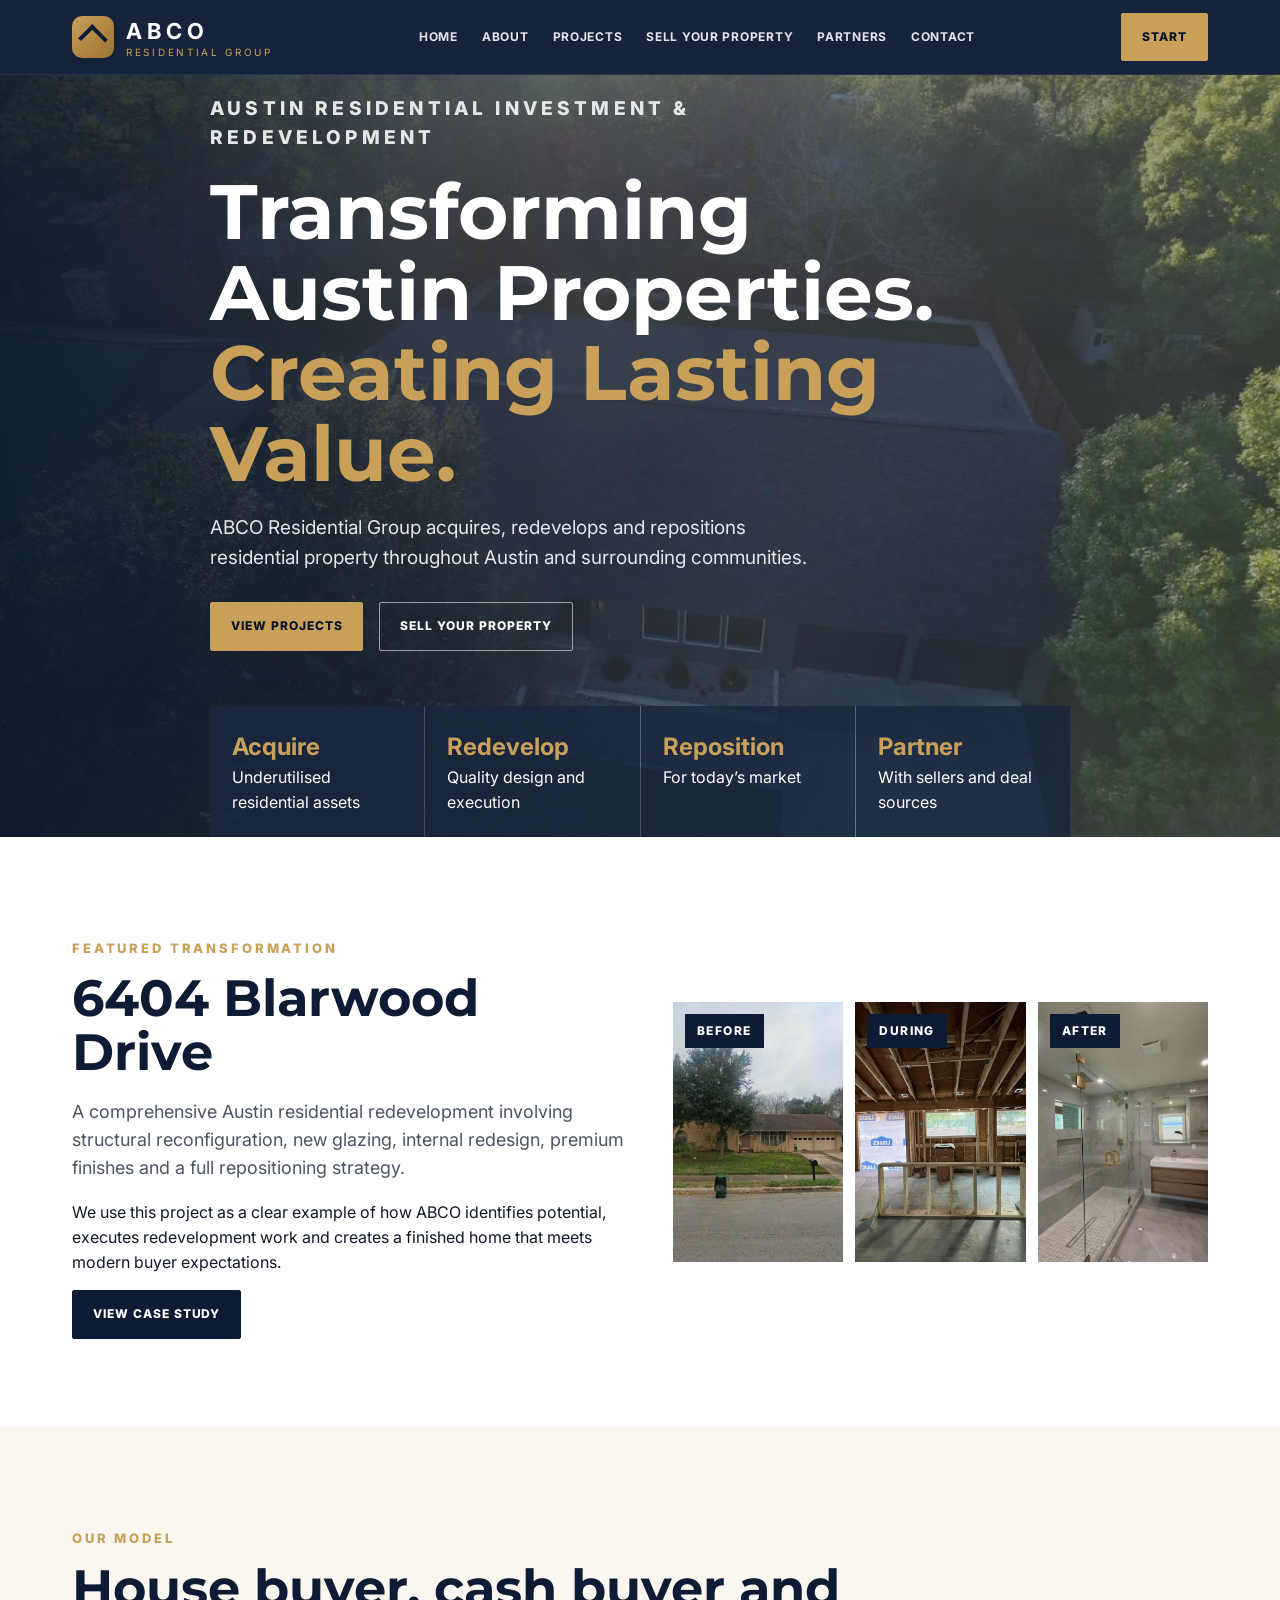
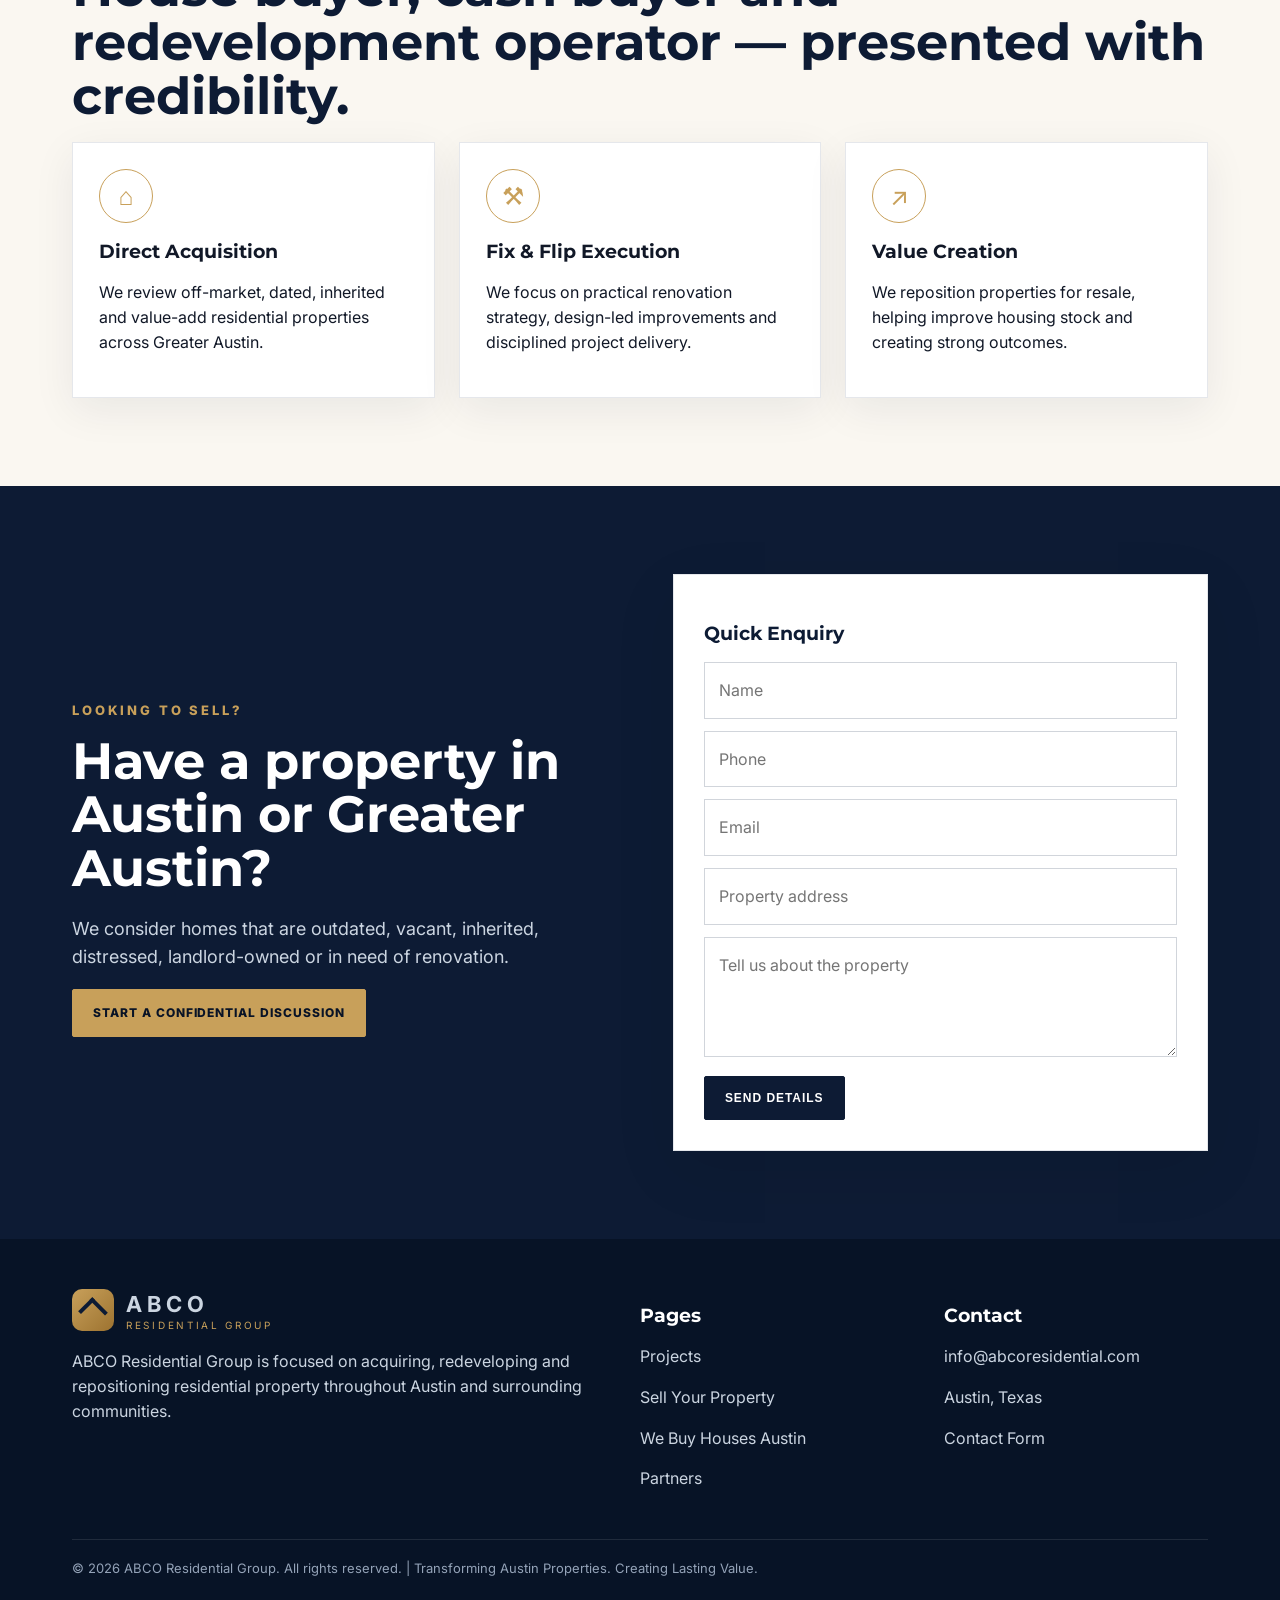
==== index.html @ 1c7a6cf3 "Initial ABCO Website Upload" ====
<!doctype html><html lang="en"><head><meta charset="utf-8"><meta name="viewport" content="width=device-width,initial-scale=1"><title>ABCO Residential Group | Austin Residential Investment & Redevelopment</title><meta name="description" content="ABCO Residential Group acquires, redevelops and repositions residential property throughout Austin and surrounding communities."><meta name="keywords" content="Austin residential redevelopment, Austin real estate investor, Austin property investment company, Austin house buyer"><link rel="canonical" href="https://abcoresidential.com/index.html"><meta property="og:title" content="ABCO Residential Group | Austin Residential Investment & Redevelopment"><meta property="og:description" content="ABCO Residential Group acquires, redevelops and repositions residential property throughout Austin and surrounding communities."><meta property="og:type" content="website"><meta property="og:url" content="https://abcoresidential.com/index.html"><meta property="og:image" content="https://abcoresidential.com/assets/images/drone-poster.jpg"><meta name="twitter:card" content="summary_large_image"><meta name="twitter:title" content="ABCO Residential Group | Austin Residential Investment & Redevelopment"><meta name="twitter:description" content="ABCO Residential Group acquires, redevelops and repositions residential property throughout Austin and surrounding communities."><meta name="theme-color" content="#0D1B34"><link rel="preconnect" href="https://fonts.googleapis.com"><link rel="preconnect" href="https://fonts.gstatic.com" crossorigin><link href="https://fonts.googleapis.com/css2?family=Inter:wght@400;500;700;800;900&family=Montserrat:wght@700;800;900&display=swap" rel="stylesheet"><link rel="stylesheet" href="styles.css"><script async src="https://www.googletagmanager.com/gtag/js?id=G-XXXXXXXXXX"></script><script>window.dataLayer=window.dataLayer||[];function gtag(){dataLayer.push(arguments);}gtag('js',new Date());gtag('config','G-XXXXXXXXXX');</script><script>!function(f,b,e,v,n,t,s){if(f.fbq)return;n=f.fbq=function(){n.callMethod?n.callMethod.apply(n,arguments):n.queue.push(arguments)};if(!f._fbq)f._fbq=n;n.push=n;n.loaded=!0;n.version='2.0';n.queue=[];t=b.createElement(e);t.async=!0;t.src=v;s=b.getElementsByTagName(e)[0];s.parentNode.insertBefore(t,s)}(window,document,'script','https://connect.facebook.net/en_US/fbevents.js');fbq('init','000000000000000');fbq('track','PageView');</script><script type="application/ld+json">{"@context":"https://schema.org","@type":"RealEstateAgent","name":"ABCO Residential Group","url":"https://abcoresidential.com","areaServed":["Austin TX","Round Rock TX","Cedar Park TX","Leander TX","Georgetown TX","Pflugerville TX"],"description":"Residential investment and redevelopment company acquiring, renovating and repositioning homes across Greater Austin.","email":"info@abcoresidential.com"}</script></head><body><header class="nav"><div class="container nav-inner"><a class="logo" href="index.html"><div class="mark"></div><div><strong>ABCO</strong><span>RESIDENTIAL GROUP</span></div></a><nav class="links"><a href="index.html">Home</a><a href="about.html">About</a><a href="projects.html">Projects</a><a href="sell-your-property.html">Sell Your Property</a><a href="partnerships.html">Partners</a><a href="contact.html">Contact</a></nav><a class="btn" href="sell-your-property.html">Start</a></div></header><main><section class="hero"><div class="container"><p class="eyebrow">Austin Residential Investment & Redevelopment</p><h1>Transforming Austin Properties. <span class="gold">Creating Lasting Value.</span></h1><p>ABCO Residential Group acquires, redevelops and repositions residential property throughout Austin and surrounding communities.</p><div class="hero-actions"><a class="btn" href="projects.html">View Projects</a><a class="btn outline" href="sell-your-property.html">Sell Your Property</a></div><div class="kpis"><div class="kpi"><b>Acquire</b><span>Underutilised residential assets</span></div><div class="kpi"><b>Redevelop</b><span>Quality design and execution</span></div><div class="kpi"><b>Reposition</b><span>For today’s market</span></div><div class="kpi"><b>Partner</b><span>With sellers and deal sources</span></div></div></div></section><section class="section"><div class="container split"><div><p class="eyebrow">Featured Transformation</p><h2 class="title">6404 Blarwood Drive</h2><p class="lead">A comprehensive Austin residential redevelopment involving structural reconfiguration, new glazing, internal redesign, premium finishes and a full repositioning strategy.</p><p>We use this project as a clear example of how ABCO identifies potential, executes redevelopment work and creates a finished home that meets modern buyer expectations.</p><a class="btn dark" href="blarwood-case-study.html">View Case Study</a></div><div class="project-strip"><div class="photo"><span class="label">Before</span><img src="assets/images/before-front.jpg" alt="6404 Blarwood Drive before redevelopment"></div><div class="photo"><span class="label">During</span><img src="assets/images/construction-open-plan.jpg" alt="Blarwood Drive during construction and internal reframing"></div><div class="photo"><span class="label">After</span><img src="assets/images/after-bathroom-main.jpg" alt="Finished luxury bathroom at Blarwood redevelopment"></div></div></div></section><section class="section alt"><div class="container"><p class="eyebrow">Our Model</p><h2 class="title">House buyer, cash buyer and redevelopment operator — presented with credibility.</h2><div class="grid-3"><div class="card"><div class="card-body"><div class="icon">⌂</div><h3>Direct Acquisition</h3><p>We review off-market, dated, inherited and value-add residential properties across Greater Austin.</p></div></div><div class="card"><div class="card-body"><div class="icon">⚒</div><h3>Fix & Flip Execution</h3><p>We focus on practical renovation strategy, design-led improvements and disciplined project delivery.</p></div></div><div class="card"><div class="card-body"><div class="icon">↗</div><h3>Value Creation</h3><p>We reposition properties for resale, helping improve housing stock and creating strong outcomes.</p></div></div></div></div></section><section class="section dark-band"><div class="container split"><div><p class="eyebrow">Looking To Sell?</p><h2 class="title">Have a property in Austin or Greater Austin?</h2><p class="lead">We consider homes that are outdated, vacant, inherited, distressed, landlord-owned or in need of renovation.</p><a class="btn" href="sell-your-property.html">Start a Confidential Discussion</a></div><div class="form"><h3 style="color:#0D1B34">Quick Enquiry</h3><form action="mailto:info@abcoresidential.com" method="post" enctype="text/plain"><input name="name" placeholder="Name"><input name="phone" placeholder="Phone"><input name="email" placeholder="Email"><input name="address" placeholder="Property address"><textarea name="details" placeholder="Tell us about the property"></textarea><button class="btn dark" type="submit">Send Details</button></form></div></div></section></main><footer class="footer"><div class="container"><div class="footer-grid"><div><a class="logo" href="index.html"><div class="mark"></div><div><strong>ABCO</strong><span>RESIDENTIAL GROUP</span></div></a><p>ABCO Residential Group is focused on acquiring, redeveloping and repositioning residential property throughout Austin and surrounding communities.</p></div><div><h3>Pages</h3><p><a href="projects.html">Projects</a></p><p><a href="sell-your-property.html">Sell Your Property</a></p><p><a href="we-buy-houses-austin.html">We Buy Houses Austin</a></p><p><a href="partnerships.html">Partners</a></p></div><div><h3>Contact</h3><p>info@abcoresidential.com</p><p>Austin, Texas</p><p><a href="contact.html">Contact Form</a></p></div></div><div class="legal">© 2026 ABCO Residential Group. All rights reserved. | Transforming Austin Properties. Creating Lasting Value.</div></div></footer></body></html>
---- styles.css ----
:root{--navy:#0D1B34;--navy2:#071326;--gold:#C8A05A;--cream:#FAF7F1;--white:#fff;--muted:#6b7280;--line:#e5e7eb;--dark:#0b1220}*{box-sizing:border-box}html{scroll-behavior:smooth}body{margin:0;font-family:Inter,Arial,sans-serif;color:#111827;background:#fff;line-height:1.55}h1,h2,h3,.brand{font-family:Montserrat,Inter,Arial,sans-serif;line-height:1.05}a{color:inherit;text-decoration:none}img,video{max-width:100%;display:block}.container{max-width:1180px;margin:0 auto;padding:0 22px}.nav{position:sticky;top:0;z-index:20;background:rgba(13,27,52,.96);backdrop-filter:blur(10px);color:white;border-bottom:1px solid rgba(255,255,255,.08)}.nav-inner{height:74px;display:flex;align-items:center;justify-content:space-between}.logo{display:flex;align-items:center;gap:12px}.mark{width:42px;height:42px;border-radius:10px;background:linear-gradient(135deg,var(--gold),#9d7330);position:relative}.mark:before{content:"";position:absolute;left:10px;right:10px;top:13px;height:16px;border-left:4px solid var(--navy);border-top:4px solid var(--navy);transform:rotate(45deg)}.logo strong{letter-spacing:5px;font-size:22px}.logo span{display:block;color:var(--gold);font-size:10px;letter-spacing:2.7px;margin-top:-3px}.links{display:flex;gap:24px;align-items:center;font-size:12px;font-weight:700;text-transform:uppercase;letter-spacing:.06em}.links a{opacity:.88}.links a:hover{color:var(--gold);opacity:1}.btn{display:inline-flex;align-items:center;justify-content:center;gap:10px;padding:14px 20px;border-radius:2px;background:var(--gold);color:#091326;font-weight:800;text-transform:uppercase;font-size:12px;letter-spacing:.08em;border:1px solid var(--gold);cursor:pointer}.btn.outline{background:transparent;color:white;border-color:rgba(255,255,255,.55)}.btn.dark{background:var(--navy);color:white;border-color:var(--navy)}.hero{min-height:700px;background:linear-gradient(90deg,rgba(7,19,38,.88),rgba(7,19,38,.35)),url('assets/images/drone-poster.jpg') center/cover no-repeat;color:white;display:flex;align-items:center}.hero h1{font-size:clamp(44px,6vw,78px);max-width:820px;margin:0}.gold{color:var(--gold)}.hero p{max-width:620px;font-size:19px;color:#e5e7eb}.hero-actions{display:flex;gap:16px;flex-wrap:wrap;margin-top:30px}.kpis{display:grid;grid-template-columns:repeat(4,1fr);gap:1px;background:rgba(255,255,255,.18);margin-top:55px;max-width:860px}.kpi{background:rgba(13,27,52,.78);padding:22px}.kpi b{display:block;font-size:24px;color:var(--gold)}.section{padding:88px 0}.section.alt{background:var(--cream)}.eyebrow{color:var(--gold);text-transform:uppercase;letter-spacing:.22em;font-weight:800;font-size:13px}.title{font-size:clamp(34px,4vw,54px);margin:12px 0 20px;color:var(--navy)}.lead{font-size:18px;color:#4b5563;max-width:760px}.grid-3{display:grid;grid-template-columns:repeat(3,1fr);gap:24px}.card{background:#fff;border:1px solid var(--line);box-shadow:0 12px 40px rgba(13,27,52,.07);border-radius:0;overflow:hidden}.card-body{padding:26px}.icon{width:54px;height:54px;border:1px solid var(--gold);border-radius:50%;display:grid;place-items:center;color:var(--gold);font-size:25px;margin-bottom:18px}.split{display:grid;grid-template-columns:1.02fr .98fr;gap:44px;align-items:center}.project-strip{display:grid;grid-template-columns:repeat(3,1fr);gap:12px}.label{position:absolute;top:12px;left:12px;background:var(--navy);color:white;padding:8px 12px;font-size:12px;font-weight:800;letter-spacing:.12em;text-transform:uppercase}.photo{position:relative;min-height:260px;background:#ddd}.photo img{width:100%;height:100%;object-fit:cover;min-height:260px}.dark-band{background:var(--navy);color:white}.dark-band .title{color:white}.dark-band .lead{color:#cbd5e1}.gallery{display:grid;grid-template-columns:repeat(4,1fr);gap:12px}.gallery img{height:210px;width:100%;object-fit:cover}.project-cards{display:grid;grid-template-columns:repeat(4,1fr);gap:18px}.small-card{background:#fff;border:1px solid var(--line);padding:22px;min-height:210px}.form{background:#fff;padding:30px;border:1px solid var(--line);box-shadow:0 20px 60px rgba(0,0,0,.08)}input,textarea,select{width:100%;padding:15px 14px;border:1px solid #d1d5db;margin-bottom:12px;font:inherit}textarea{min-height:120px}.footer{background:var(--navy2);color:white;padding:48px 0}.footer-grid{display:grid;grid-template-columns:2fr 1fr 1fr;gap:40px}.footer a,.footer p{color:#cbd5e1}.legal{border-top:1px solid rgba(255,255,255,.1);margin-top:32px;padding-top:18px;color:#94a3b8;font-size:13px}.page-hero{background:linear-gradient(90deg,rgba(7,19,38,.92),rgba(7,19,38,.55)),url('assets/images/before-front.jpg') center/cover no-repeat;color:white;padding:120px 0}.page-hero h1{font-size:clamp(42px,5vw,70px);margin:0;max-width:900px}.page-hero p{font-size:19px;max-width:700px;color:#e5e7eb}.breadcrumb{font-size:13px;color:var(--gold);text-transform:uppercase;letter-spacing:.16em;margin-bottom:18px}.timeline{border-left:2px solid var(--gold);padding-left:30px}.timeline div{margin-bottom:26px}.timeline h3{color:var(--navy);margin-bottom:6px}.notice{background:#f8fafc;border-left:4px solid var(--gold);padding:18px;color:#475569}.mobile-menu{display:none}@media(max-width:900px){.links{display:none}.mobile-menu{display:block}.hero{min-height:620px}.kpis,.grid-3,.split,.project-strip,.gallery,.project-cards,.footer-grid{grid-template-columns:1fr}.section{padding:62px 0}.gallery img{height:260px}.hero-actions{flex-direction:column}.btn{width:100%}.nav-inner{height:66px}.logo strong{font-size:18px}.logo span{font-size:9px}.mark{width:36px;height:36px}}
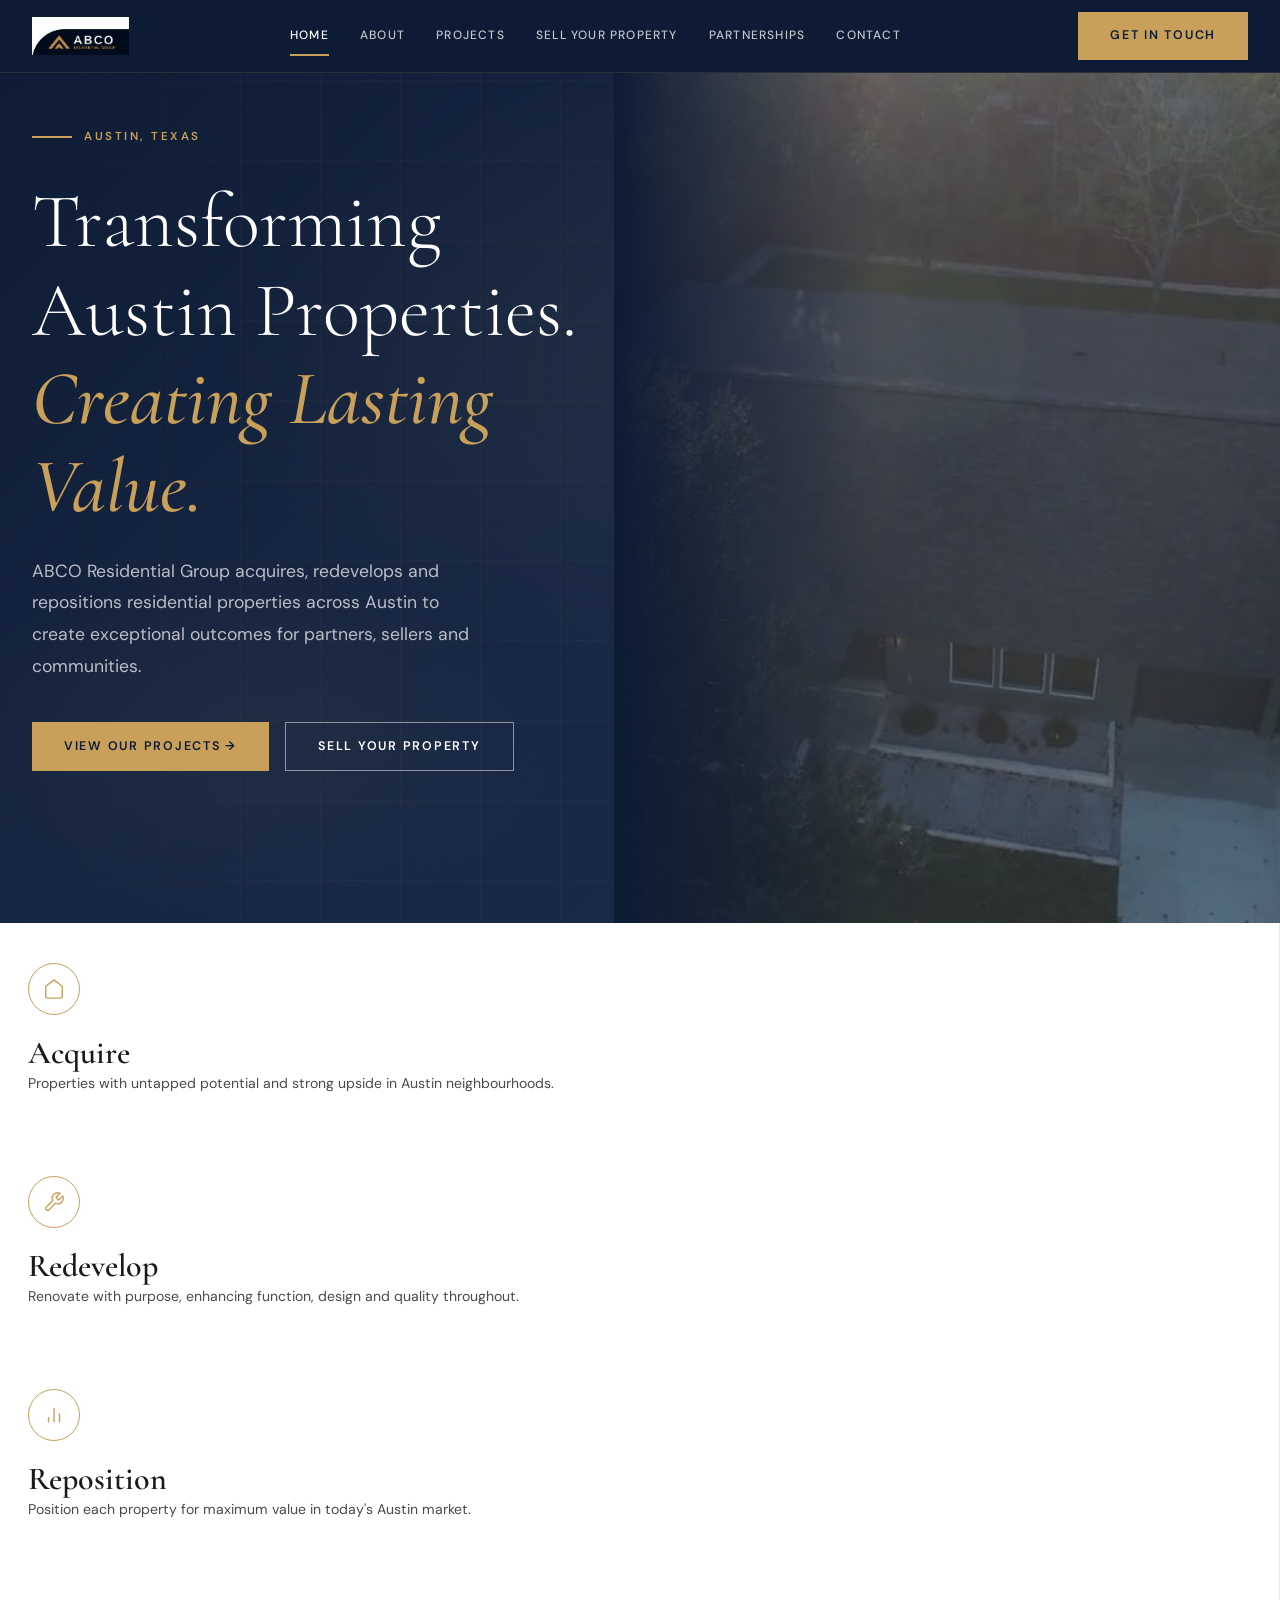
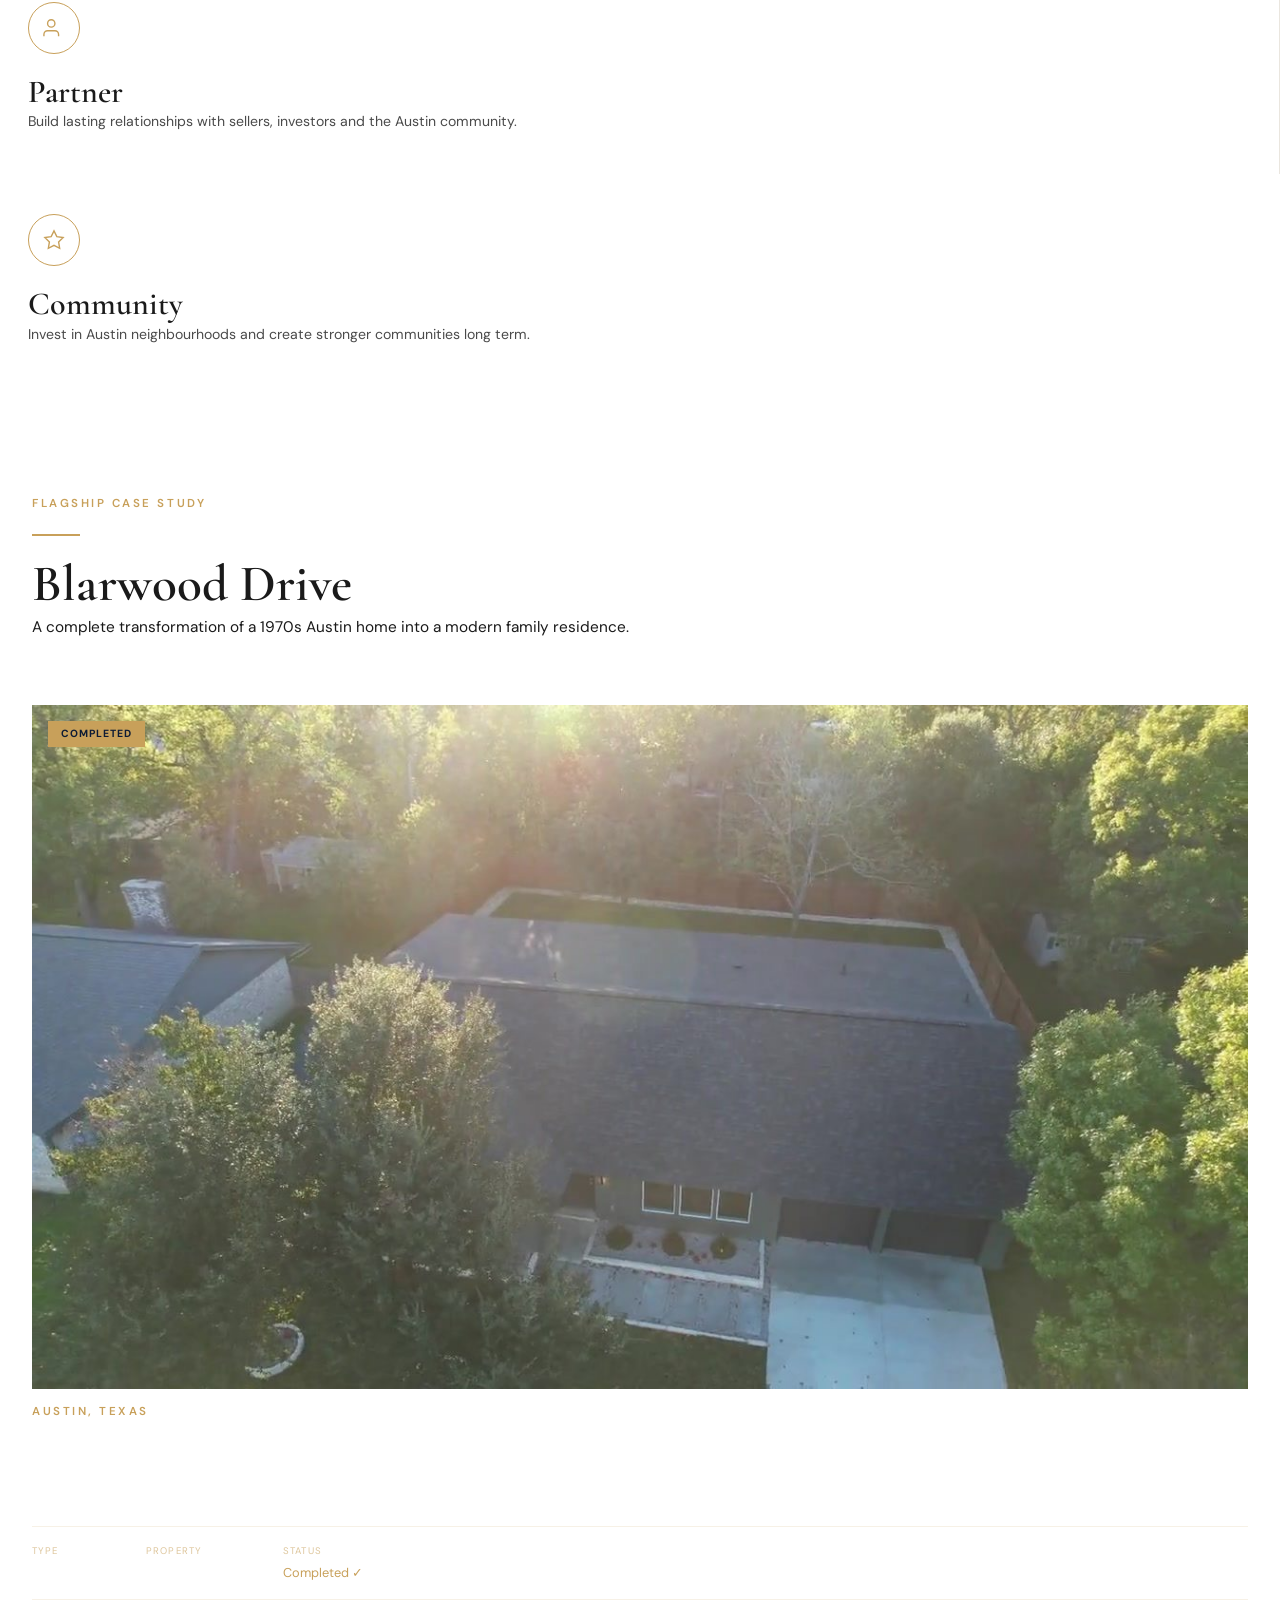
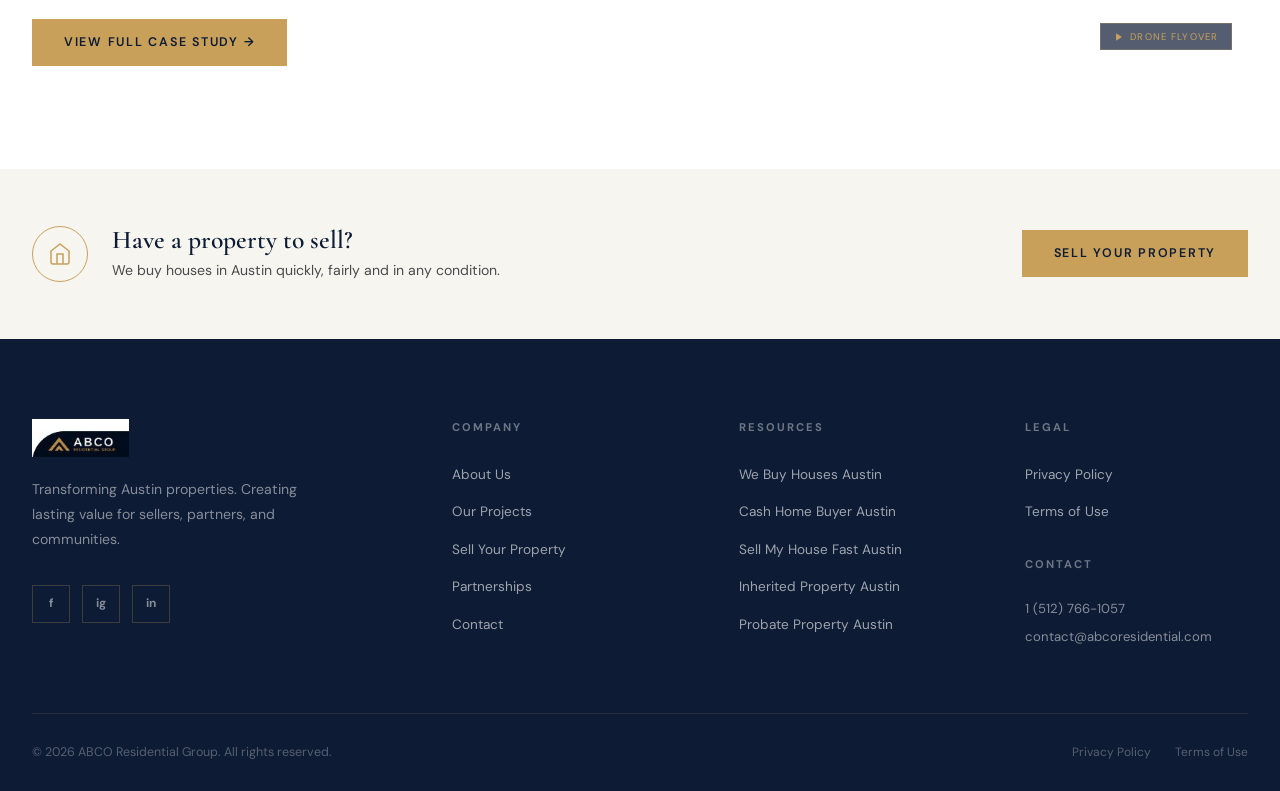
==== commit 99ade7f9: "Add files via upload" ====
--- a/index.html
+++ b/index.html
@@ -1 +1,279 @@
-<!doctype html><html lang="en"><head><meta charset="utf-8"><meta name="viewport" content="width=device-width,initial-scale=1"><title>ABCO Residential Group | Austin Residential Investment & Redevelopment</title><meta name="description" content="ABCO Residential Group acquires, redevelops and repositions residential property throughout Austin and surrounding communities."><meta name="keywords" content="Austin residential redevelopment, Austin real estate investor, Austin property investment company, Austin house buyer"><link rel="canonical" href="https://abcoresidential.com/index.html"><meta property="og:title" content="ABCO Residential Group | Austin Residential Investment & Redevelopment"><meta property="og:description" content="ABCO Residential Group acquires, redevelops and repositions residential property throughout Austin and surrounding communities."><meta property="og:type" content="website"><meta property="og:url" content="https://abcoresidential.com/index.html"><meta property="og:image" content="https://abcoresidential.com/assets/images/drone-poster.jpg"><meta name="twitter:card" content="summary_large_image"><meta name="twitter:title" content="ABCO Residential Group | Austin Residential Investment & Redevelopment"><meta name="twitter:description" content="ABCO Residential Group acquires, redevelops and repositions residential property throughout Austin and surrounding communities."><meta name="theme-color" content="#0D1B34"><link rel="preconnect" href="https://fonts.googleapis.com"><link rel="preconnect" href="https://fonts.gstatic.com" crossorigin><link href="https://fonts.googleapis.com/css2?family=Inter:wght@400;500;700;800;900&family=Montserrat:wght@700;800;900&display=swap" rel="stylesheet"><link rel="stylesheet" href="styles.css"><script async src="https://www.googletagmanager.com/gtag/js?id=G-XXXXXXXXXX"></script><script>window.dataLayer=window.dataLayer||[];function gtag(){dataLayer.push(arguments);}gtag('js',new Date());gtag('config','G-XXXXXXXXXX');</script><script>!function(f,b,e,v,n,t,s){if(f.fbq)return;n=f.fbq=function(){n.callMethod?n.callMethod.apply(n,arguments):n.queue.push(arguments)};if(!f._fbq)f._fbq=n;n.push=n;n.loaded=!0;n.version='2.0';n.queue=[];t=b.createElement(e);t.async=!0;t.src=v;s=b.getElementsByTagName(e)[0];s.parentNode.insertBefore(t,s)}(window,document,'script','https://connect.facebook.net/en_US/fbevents.js');fbq('init','000000000000000');fbq('track','PageView');</script><script type="application/ld+json">{"@context":"https://schema.org","@type":"RealEstateAgent","name":"ABCO Residential Group","url":"https://abcoresidential.com","areaServed":["Austin TX","Round Rock TX","Cedar Park TX","Leander TX","Georgetown TX","Pflugerville TX"],"description":"Residential investment and redevelopment company acquiring, renovating and repositioning homes across Greater Austin.","email":"info@abcoresidential.com"}</script></head><body><header class="nav"><div class="container nav-inner"><a class="logo" href="index.html"><div class="mark"></div><div><strong>ABCO</strong><span>RESIDENTIAL GROUP</span></div></a><nav class="links"><a href="index.html">Home</a><a href="about.html">About</a><a href="projects.html">Projects</a><a href="sell-your-property.html">Sell Your Property</a><a href="partnerships.html">Partners</a><a href="contact.html">Contact</a></nav><a class="btn" href="sell-your-property.html">Start</a></div></header><main><section class="hero"><div class="container"><p class="eyebrow">Austin Residential Investment & Redevelopment</p><h1>Transforming Austin Properties. <span class="gold">Creating Lasting Value.</span></h1><p>ABCO Residential Group acquires, redevelops and repositions residential property throughout Austin and surrounding communities.</p><div class="hero-actions"><a class="btn" href="projects.html">View Projects</a><a class="btn outline" href="sell-your-property.html">Sell Your Property</a></div><div class="kpis"><div class="kpi"><b>Acquire</b><span>Underutilised residential assets</span></div><div class="kpi"><b>Redevelop</b><span>Quality design and execution</span></div><div class="kpi"><b>Reposition</b><span>For today’s market</span></div><div class="kpi"><b>Partner</b><span>With sellers and deal sources</span></div></div></div></section><section class="section"><div class="container split"><div><p class="eyebrow">Featured Transformation</p><h2 class="title">6404 Blarwood Drive</h2><p class="lead">A comprehensive Austin residential redevelopment involving structural reconfiguration, new glazing, internal redesign, premium finishes and a full repositioning strategy.</p><p>We use this project as a clear example of how ABCO identifies potential, executes redevelopment work and creates a finished home that meets modern buyer expectations.</p><a class="btn dark" href="blarwood-case-study.html">View Case Study</a></div><div class="project-strip"><div class="photo"><span class="label">Before</span><img src="assets/images/before-front.jpg" alt="6404 Blarwood Drive before redevelopment"></div><div class="photo"><span class="label">During</span><img src="assets/images/construction-open-plan.jpg" alt="Blarwood Drive during construction and internal reframing"></div><div class="photo"><span class="label">After</span><img src="assets/images/after-bathroom-main.jpg" alt="Finished luxury bathroom at Blarwood redevelopment"></div></div></div></section><section class="section alt"><div class="container"><p class="eyebrow">Our Model</p><h2 class="title">House buyer, cash buyer and redevelopment operator — presented with credibility.</h2><div class="grid-3"><div class="card"><div class="card-body"><div class="icon">⌂</div><h3>Direct Acquisition</h3><p>We review off-market, dated, inherited and value-add residential properties across Greater Austin.</p></div></div><div class="card"><div class="card-body"><div class="icon">⚒</div><h3>Fix & Flip Execution</h3><p>We focus on practical renovation strategy, design-led improvements and disciplined project delivery.</p></div></div><div class="card"><div class="card-body"><div class="icon">↗</div><h3>Value Creation</h3><p>We reposition properties for resale, helping improve housing stock and creating strong outcomes.</p></div></div></div></div></section><section class="section dark-band"><div class="container split"><div><p class="eyebrow">Looking To Sell?</p><h2 class="title">Have a property in Austin or Greater Austin?</h2><p class="lead">We consider homes that are outdated, vacant, inherited, distressed, landlord-owned or in need of renovation.</p><a class="btn" href="sell-your-property.html">Start a Confidential Discussion</a></div><div class="form"><h3 style="color:#0D1B34">Quick Enquiry</h3><form action="mailto:info@abcoresidential.com" method="post" enctype="text/plain"><input name="name" placeholder="Name"><input name="phone" placeholder="Phone"><input name="email" placeholder="Email"><input name="address" placeholder="Property address"><textarea name="details" placeholder="Tell us about the property"></textarea><button class="btn dark" type="submit">Send Details</button></form></div></div></section></main><footer class="footer"><div class="container"><div class="footer-grid"><div><a class="logo" href="index.html"><div class="mark"></div><div><strong>ABCO</strong><span>RESIDENTIAL GROUP</span></div></a><p>ABCO Residential Group is focused on acquiring, redeveloping and repositioning residential property throughout Austin and surrounding communities.</p></div><div><h3>Pages</h3><p><a href="projects.html">Projects</a></p><p><a href="sell-your-property.html">Sell Your Property</a></p><p><a href="we-buy-houses-austin.html">We Buy Houses Austin</a></p><p><a href="partnerships.html">Partners</a></p></div><div><h3>Contact</h3><p>info@abcoresidential.com</p><p>Austin, Texas</p><p><a href="contact.html">Contact Form</a></p></div></div><div class="legal">© 2026 ABCO Residential Group. All rights reserved. | Transforming Austin Properties. Creating Lasting Value.</div></div></footer></body></html>+<!DOCTYPE html>
+<html lang="en">
+<head>
+  <meta charset="UTF-8" />
+  <meta name="viewport" content="width=device-width, initial-scale=1.0" />
+  <title>ABCO Residential Group | Transforming Austin Properties. Creating Lasting Value.</title>
+
+  <!-- Primary SEO -->
+  <meta name="description" content="ABCO Residential Group acquires, redevelops, and repositions residential properties in Austin, TX. Austin real estate investor and direct property buyer. Property enquiries reviewed promptly." />
+  <meta name="keywords" content="we buy houses Austin, sell my house fast Austin, cash home buyer Austin, Austin real estate investor, Austin property investment company, off market property Austin, Austin redevelopment company, ABCO Residential Group" />
+  <meta name="author" content="ABCO Residential Group" />
+  <meta name="robots" content="index, follow" />
+  <link rel="canonical" href="https://abcoresidential.com/" />
+
+  <!-- Geo / Local SEO -->
+  <meta name="geo.region" content="US-TX" />
+  <meta name="geo.placename" content="Austin, Texas" />
+  <meta name="geo.position" content="30.2672;-97.7431" />
+  <meta name="ICBM" content="30.2672, -97.7431" />
+  <meta name="theme-color" content="#0D1B34" />
+
+  <!-- Open Graph / Facebook -->
+  <meta property="og:type" content="website" />
+  <meta property="og:url" content="https://abcoresidential.com/" />
+  <meta property="og:title" content="ABCO Residential Group | Transforming Austin Properties. Creating Lasting Value." />
+  <meta property="og:description" content="ABCO Residential Group acquires, redevelops, and repositions residential properties in Austin, TX. Austin real estate investor and direct property buyer. Property enquiries reviewed promptly." />
+  <meta property="og:image" content="https://abcoresidential.com/assets/images/og-image.jpg" />
+  <meta property="og:image:width" content="1200" />
+  <meta property="og:image:height" content="630" />
+  <meta property="og:site_name" content="ABCO Residential Group" />
+  <meta property="og:locale" content="en_US" />
+
+  <!-- Twitter Card -->
+  <meta name="twitter:card" content="summary_large_image" />
+  <meta name="twitter:url" content="https://abcoresidential.com/" />
+  <meta name="twitter:title" content="ABCO Residential Group | Transforming Austin Properties. Creating Lasting Value." />
+  <meta name="twitter:description" content="ABCO Residential Group acquires, redevelops, and repositions residential properties in Austin, TX. Austin real estate investor and direct property buyer. Property enquiries reviewed promptly." />
+  <meta name="twitter:image" content="https://abcoresidential.com/assets/images/og-image.jpg" />
+
+  <!-- Facebook Domain Verification -->
+  <!-- <meta name="facebook-domain-verification" content="YOUR_CODE_HERE" /> -->
+
+  <!-- Google Search Console -->
+  <!-- <meta name="google-site-verification" content="YOUR_VERIFICATION_CODE" /> -->
+
+  <!-- Favicon -->
+  <link rel="icon" type="image/png" href="assets/logos/logo.png" />
+  <link rel="apple-touch-icon" href="assets/logos/logo.png" />
+
+  <!-- Google Tag Manager -->
+  <!-- ============================================================
+  <script>(function(w,d,s,l,i){w[l]=w[l]||[];w[l].push({'gtm.start':
+  new Date().getTime(),event:'gtm.js'});var f=d.getElementsByTagName(s)[0],
+  j=d.createElement(s),dl=l!='dataLayer'?'&l='+l:'';j.async=true;j.src=
+  'https://www.googletagmanager.com/gtm.js?id='+i+dl;f.parentNode.insertBefore(j,f);
+  })(window,document,'script','dataLayer','GTM-XXXXXXX');</script>
+  ============================================================ -->
+
+  <!-- Meta Pixel -->
+  <!-- ============================================================
+  <script>
+  !function(f,b,e,v,n,t,s){if(f.fbq)return;n=f.fbq=function(){n.callMethod?
+  n.callMethod.apply(n,arguments):n.queue.push(arguments)};if(!f._fbq)f._fbq=n;
+  n.push=n;n.loaded=!0;n.version='2.0';n.queue=[];t=b.createElement(e);t.async=!0;
+  t.src=v;s=b.getElementsByTagName(e)[0];s.parentNode.insertBefore(t,s)}(window,
+  document,'script','https://connect.facebook.net/en_US/fbevents.js');
+  fbq('init', 'YOUR_PIXEL_ID');
+  fbq('track', 'PageView');
+  </script>
+  <noscript><img height="1" width="1" style="display:none"
+  src="https://www.facebook.com/tr?id=YOUR_PIXEL_ID&ev=PageView&noscript=1"/></noscript>
+  ============================================================ -->
+
+  <!-- Fonts -->
+  <link rel="preconnect" href="https://fonts.googleapis.com" />
+  <link rel="preconnect" href="https://fonts.gstatic.com" crossorigin />
+  <link href="https://fonts.googleapis.com/css2?family=Cormorant+Garamond:ital,wght@0,300;0,400;0,500;0,600;0,700;1,400;1,600&family=DM+Sans:wght@300;400;500;600&display=swap" rel="stylesheet" />
+
+  <!-- Stylesheet -->
+  <link rel="stylesheet" href="assets/css/main.css" />
+</head>
+<body>
+<!-- GTM noscript -->
+<!-- ============================================================
+<noscript><iframe src="https://www.googletagmanager.com/ns.html?id=GTM-XXXXXXX"
+height="0" width="0" style="display:none;visibility:hidden"></iframe></noscript>
+============================================================ -->  <!-- Schema.org -->
+  <script type="application/ld+json">
+  {
+    "@context": "https://schema.org",
+    "@type": "RealEstateAgent",
+    "name": "ABCO Residential Group",
+    "url": "https://abcoresidential.com",
+    "logo": "https://abcoresidential.com/assets/logos/logo.png",
+    "description": "ABCO Residential Group acquires, redevelops, and repositions residential properties in Austin, TX.",
+    "address": { "@type": "PostalAddress", "addressLocality": "Austin", "addressRegion": "TX", "addressCountry": "US" },
+    "telephone": "1 (512) 766-1057",
+    "email": "contact@abcoresidential.com",
+    "areaServed": "Austin, Texas",
+    "sameAs": [
+      "https://www.facebook.com/ABCOResidentialGroup",
+      "https://www.instagram.com/ABCOResidential",
+      "https://www.linkedin.com/company/abco-residential-group"
+    ]
+  }
+  </script>
+  <!-- NAVIGATION -->
+  <nav class="nav" id="mainNav" role="navigation" aria-label="Main navigation">
+    <div class="nav-inner">
+      <a href="index.html" class="logo" aria-label="ABCO Residential Group Home">
+        <img src="assets/logos/logo.png" alt="ABCO Residential Group" style="height:38px;width:auto;display:block;" />
+      </a>
+      <div class="nav-links" role="list">
+        <a href="index.html" class="nav-link active">Home</a>
+        <a href="about.html" class="nav-link">About</a>
+        <a href="projects.html" class="nav-link">Projects</a>
+        <a href="sell-your-property.html" class="nav-link">Sell Your Property</a>
+        <a href="partnerships.html" class="nav-link">Partnerships</a>
+        <a href="contact.html" class="nav-link">Contact</a>
+      </div>
+      <a href="sell-your-property.html" class="btn btn-primary nav-cta">Get In Touch</a>
+      <button class="hamburger" id="hamburger" aria-label="Toggle menu" aria-expanded="false">
+        <span></span><span></span><span></span>
+      </button>
+    </div>
+    <div class="mobile-menu" id="mobileMenu" role="menu">
+      <a href="index.html" class="nav-link active">Home</a>
+      <a href="about.html" class="nav-link">About</a>
+      <a href="projects.html" class="nav-link">Projects</a>
+      <a href="sell-your-property.html" class="nav-link">Sell Your Property</a>
+      <a href="partnerships.html" class="nav-link">Partnerships</a>
+      <a href="contact.html" class="nav-link">Contact</a>
+      <a href="sell-your-property.html" class="btn btn-primary">Get In Touch</a>
+    </div>
+  </nav>
+  <main>
+
+    <!-- HERO -->
+    <section class="hero" aria-labelledby="hero-heading">
+      <div class="hero-bg"></div>
+      <div class="hero-grid-overlay" aria-hidden="true"></div>
+      <div class="hero-image-panel" aria-hidden="true">
+        <img src="assets/images/hero-exterior.jpg" alt="Blarwood Drive after renovation" class="hero-img" />
+      </div>
+      <div class="hero-content">
+        <div class="hero-inner">
+          <div class="hero-eyebrow"><div class="hero-eyebrow-line"></div><span class="eyebrow">Austin, Texas</span></div>
+          <h1 id="hero-heading">Transforming<br>Austin Properties.<em>Creating Lasting Value.</em></h1>
+          <p class="hero-sub">ABCO Residential Group acquires, redevelops and repositions residential properties across Austin to create exceptional outcomes for partners, sellers and communities.</p>
+          <div class="hero-actions">
+            <a href="projects.html" class="btn btn-primary">View Our Projects →</a>
+            <a href="sell-your-property.html" class="btn btn-outline">Sell Your Property</a>
+          </div>
+        </div>
+      </div>
+    </section>
+
+    <!-- PILLARS -->
+    <section class="pillars-strip" aria-label="Company pillars">
+      <div class="pillar"><div class="pillar-icon"><svg viewBox="0 0 24 24" fill="none" stroke="currentColor" stroke-width="1.5" aria-hidden="true"><path d="M3 9l9-7 9 7v11a2 2 0 0 1-2 2H5a2 2 0 0 1-2-2z"/></svg></div><h3>Acquire</h3><p>Properties with untapped potential and strong upside in Austin neighbourhoods.</p></div>
+      <div class="pillar"><div class="pillar-icon"><svg viewBox="0 0 24 24" fill="none" stroke="currentColor" stroke-width="1.5" aria-hidden="true"><path d="M14.7 6.3a1 1 0 0 0 0 1.4l1.6 1.6a1 1 0 0 0 1.4 0l3.77-3.77a6 6 0 0 1-7.94 7.94l-6.91 6.91a2.12 2.12 0 0 1-3-3l6.91-6.91a6 6 0 0 1 7.94-7.94l-3.76 3.76z"/></svg></div><h3>Redevelop</h3><p>Renovate with purpose, enhancing function, design and quality throughout.</p></div>
+      <div class="pillar"><div class="pillar-icon"><svg viewBox="0 0 24 24" fill="none" stroke="currentColor" stroke-width="1.5" aria-hidden="true"><line x1="18" y1="20" x2="18" y2="10"/><line x1="12" y1="20" x2="12" y2="4"/><line x1="6" y1="20" x2="6" y2="14"/></svg></div><h3>Reposition</h3><p>Position each property for maximum value in today's Austin market.</p></div>
+      <div class="pillar"><div class="pillar-icon"><svg viewBox="0 0 24 24" fill="none" stroke="currentColor" stroke-width="1.5" aria-hidden="true"><path d="M17 21v-2a4 4 0 0 0-4-4H5a4 4 0 0 0-4 4v2"/><circle cx="9" cy="7" r="4"/></svg></div><h3>Partner</h3><p>Build lasting relationships with sellers, investors and the Austin community.</p></div>
+      <div class="pillar"><div class="pillar-icon"><svg viewBox="0 0 24 24" fill="none" stroke="currentColor" stroke-width="1.5" aria-hidden="true"><polygon points="12 2 15.09 8.26 22 9.27 17 14.14 18.18 21.02 12 17.77 5.82 21.02 7 14.14 2 9.27 8.91 8.26 12 2"/></svg></div><h3>Community</h3><p>Invest in Austin neighbourhoods and create stronger communities long term.</p></div>
+    </section>
+
+    <!-- FLAGSHIP VIDEO SECTION -->
+    <section class="section" aria-labelledby="flagship-heading">
+      <div class="container">
+        <div class="section-header fade-in">
+          <span class="eyebrow" style="color:var(--gold)">Flagship Case Study</span>
+          <div class="divider-line"></div>
+          <h2 id="flagship-heading">Blarwood Drive</h2>
+          <p>A complete transformation of a 1970s Austin home into a modern family residence.</p>
+        </div>
+        <div class="feat-grid fade-in">
+          <div class="feat-img">
+            <video src="assets/video/blarwood-flyover.mp4" autoplay muted loop playsinline
+              poster="assets/images/hero-exterior.jpg"
+              style="width:100%;height:100%;object-fit:cover;"
+              aria-label="Blarwood Drive drone flyover"></video>
+            <div style="position:absolute;top:1rem;left:1rem;background:var(--gold);color:var(--navy);padding:0.3rem 0.8rem;font-size:0.65rem;font-weight:700;letter-spacing:0.1em;text-transform:uppercase;">Completed</div>
+            <div style="position:absolute;bottom:1rem;right:1rem;background:rgba(13,27,52,0.7);border:1px solid rgba(200,160,90,0.3);padding:0.3rem 0.8rem;display:flex;align-items:center;gap:0.4rem;">
+              <svg width="10" height="10" viewBox="0 0 24 24" fill="#C8A05A" aria-hidden="true"><polygon points="5 3 19 12 5 21 5 3"/></svg>
+              <span style="font-size:0.6rem;letter-spacing:0.12em;text-transform:uppercase;color:#C8A05A;">Drone Flyover</span>
+            </div>
+          </div>
+          <div class="feat-panel">
+            <span class="eyebrow" style="color:var(--gold)">Austin, Texas</span>
+            <h3 style="font-family:var(--ff-display);font-size:1.8rem;color:var(--white);margin:0.8rem 0;font-weight:300;">A Complete Reimagining</h3>
+            <p style="color:rgba(255,255,255,0.6);font-size:0.9rem;line-height:1.8;margin-bottom:1.2rem;">Full interior renovation, new roof, windows and HVAC, open-concept living design and premium finishes throughout every room.</p>
+            <div style="display:flex;gap:1.5rem;padding:1rem 0;border-top:1px solid rgba(200,160,90,0.15);border-bottom:1px solid rgba(200,160,90,0.15);margin-bottom:1.2rem;">
+              <div><div style="font-size:0.6rem;letter-spacing:.12em;text-transform:uppercase;color:rgba(200,160,90,0.6);margin-bottom:0.25rem;">Type</div><div style="color:var(--white);font-size:0.8rem;">Full Renovation</div></div>
+              <div><div style="font-size:0.6rem;letter-spacing:.12em;text-transform:uppercase;color:rgba(200,160,90,0.6);margin-bottom:0.25rem;">Property</div><div style="color:var(--white);font-size:0.8rem;">1970s Family Home</div></div>
+              <div><div style="font-size:0.6rem;letter-spacing:.12em;text-transform:uppercase;color:rgba(200,160,90,0.6);margin-bottom:0.25rem;">Status</div><div style="color:var(--gold);font-size:0.8rem;">Completed ✓</div></div>
+            </div>
+            <a href="blarwood-case-study.html" class="btn btn-primary" style="display:inline-block;">View Full Case Study →</a>
+          </div>
+        </div>
+      </div>
+    </section>
+
+    <!-- SELL CTA BAND -->
+    <div class="cta-band">
+      <div class="cta-band-inner">
+        <div class="cta-band-left">
+          <div class="cta-band-icon"><svg viewBox="0 0 24 24" fill="none" stroke="currentColor" aria-hidden="true"><path d="M3 9l9-7 9 7v11a2 2 0 0 1-2 2H5a2 2 0 0 1-2-2z"/><polyline points="9 22 9 12 15 12 15 22"/></svg></div>
+          <div><h3>Have a property to sell?</h3><p>We buy houses in Austin quickly, fairly and in any condition.</p></div>
+        </div>
+        <a href="sell-your-property.html" class="btn btn-primary">Sell Your Property</a>
+      </div>
+    </div>
+
+  </main>
+
+  <!-- FOOTER -->
+  <footer class="footer" role="contentinfo">
+    <div class="footer-top">
+      <div class="footer-brand">
+        <a href="index.html" class="logo" aria-label="ABCO Residential Group Home">
+          <img src="assets/logos/logo.png" alt="ABCO Residential Group" style="height:38px;width:auto;display:block;" />
+        </a>
+        <p>Transforming Austin properties. Creating lasting value for sellers, partners, and communities.</p>
+        <div class="footer-social">
+          <a href="https://www.facebook.com/ABCOResidentialGroup" class="social-btn" aria-label="Facebook" target="_blank" rel="noopener noreferrer">f</a>
+          <a href="https://www.instagram.com/ABCOResidential" class="social-btn" aria-label="Instagram" target="_blank" rel="noopener noreferrer">ig</a>
+          <a href="https://www.linkedin.com/company/abco-residential-group" class="social-btn" aria-label="LinkedIn" target="_blank" rel="noopener noreferrer">in</a>
+        </div>
+      </div>
+      <div class="footer-col">
+        <h5>Company</h5>
+        <ul>
+          <li><a href="about.html">About Us</a></li>
+          <li><a href="projects.html">Our Projects</a></li>
+          <li><a href="sell-your-property.html">Sell Your Property</a></li>
+          <li><a href="partnerships.html">Partnerships</a></li>
+          <li><a href="contact.html">Contact</a></li>
+        </ul>
+      </div>
+      <div class="footer-col">
+        <h5>Resources</h5>
+        <ul>
+          <li><a href="sell-your-property.html">We Buy Houses Austin</a></li>
+          <li><a href="sell-your-property.html">Cash Home Buyer Austin</a></li>
+          <li><a href="sell-your-property.html">Sell My House Fast Austin</a></li>
+          <li><a href="sell-your-property.html">Inherited Property Austin</a></li>
+          <li><a href="sell-your-property.html">Probate Property Austin</a></li>
+        </ul>
+      </div>
+      <div class="footer-col">
+        <h5>Legal</h5>
+        <ul>
+          <li><a href="privacy-policy.html">Privacy Policy</a></li>
+          <li><a href="terms-of-use.html">Terms of Use</a></li>
+        </ul>
+        <div style="margin-top:2rem;">
+          <h5>Contact</h5>
+          <p style="font-size:0.82rem;color:rgba(255,255,255,0.5);margin-top:0.5rem;">
+            <a href="tel:+15127661057" style="color:rgba(255,255,255,0.5);" onmouseover="this.style.color='var(--gold)'" onmouseout="this.style.color='rgba(255,255,255,0.5)'">1 (512) 766-1057</a>
+          </p>
+          <p style="font-size:0.82rem;color:rgba(255,255,255,0.5);margin-top:0.3rem;">
+            <a href="mailto:contact@abcoresidential.com" style="color:rgba(255,255,255,0.5);" onmouseover="this.style.color='var(--gold)'" onmouseout="this.style.color='rgba(255,255,255,0.5)'">contact@abcoresidential.com</a>
+          </p>
+        </div>
+      </div>
+    </div>
+    <div class="footer-bottom">
+      <p>&copy; 2026 ABCO Residential Group. All rights reserved.</p>
+      <div class="footer-legal">
+        <a href="privacy-policy.html">Privacy Policy</a>
+        <a href="terms-of-use.html">Terms of Use</a>
+      </div>
+    </div>
+  </footer>
+
+  <!-- JS -->
+  <script src="assets/js/main.js"></script>
+</body>
+</html>
--- a/assets/css/main.css
+++ b/assets/css/main.css
@@ -0,0 +1,1167 @@
+/* ============================================================
+   ABCO RESIDENTIAL GROUP — main.css
+   Version: 1.0 | June 2025
+============================================================ */
+    /* ============================================================
+       CSS CUSTOM PROPERTIES
+    ============================================================ */
+    :root {
+      --navy:      #0D1B34;
+      --navy-mid:  #162540;
+      --navy-light:#1E3053;
+      --gold:      #C8A05A;
+      --gold-light:#D4B472;
+      --gold-dark: #A8823C;
+      --white:     #FFFFFF;
+      --off-white: #F7F5F0;
+      --warm-gray: #EAE6DF;
+      --text-dark: #1A1A1A;
+      --text-mid:  #4A4A4A;
+      --text-light:#7A7A7A;
+
+      --ff-display: 'Cormorant Garamond', Georgia, serif;
+      --ff-body:    'DM Sans', system-ui, sans-serif;
+
+      --transition: 0.3s cubic-bezier(0.4, 0, 0.2, 1);
+      --shadow-sm: 0 2px 8px rgba(13,27,52,0.08);
+      --shadow-md: 0 8px 32px rgba(13,27,52,0.14);
+      --shadow-lg: 0 20px 60px rgba(13,27,52,0.22);
+    }
+
+    /* ============================================================
+       RESET & BASE
+    ============================================================ */
+    *, *::before, *::after { box-sizing: border-box; margin: 0; padding: 0; }
+    html { scroll-behavior: smooth; font-size: 16px; }
+    body {
+      font-family: var(--ff-body);
+      color: var(--text-dark);
+      background: var(--white);
+      line-height: 1.6;
+      overflow-x: hidden;
+    }
+    img { max-width: 100%; height: auto; display: block; }
+    a { text-decoration: none; color: inherit; }
+    ul { list-style: none; }
+    button { cursor: pointer; border: none; background: none; font-family: inherit; }
+
+    /* ============================================================
+       PAGE SYSTEM — show/hide
+    ============================================================ */
+    .page { display: none; }
+    .page.active { display: block; }
+
+    /* ============================================================
+       TYPOGRAPHY
+    ============================================================ */
+    h1, h2, h3, h4 { font-family: var(--ff-display); font-weight: 600; line-height: 1.15; }
+    h1 { font-size: clamp(2.8rem, 6vw, 5.5rem); }
+    h2 { font-size: clamp(2rem, 4vw, 3.4rem); }
+    h3 { font-size: clamp(1.4rem, 2.5vw, 2rem); }
+    h4 { font-size: clamp(1.1rem, 1.8vw, 1.4rem); }
+    p  { font-size: clamp(0.9rem, 1.2vw, 1.05rem); line-height: 1.75; }
+    .eyebrow {
+      font-family: var(--ff-body);
+      font-size: 0.72rem;
+      font-weight: 600;
+      letter-spacing: 0.22em;
+      text-transform: uppercase;
+      color: var(--gold);
+    }
+    .gold { color: var(--gold); }
+    .white { color: var(--white); }
+
+    /* ============================================================
+       BUTTONS
+    ============================================================ */
+    .btn {
+      display: inline-flex;
+      align-items: center;
+      gap: 0.5rem;
+      padding: 0.85rem 2rem;
+      font-family: var(--ff-body);
+      font-size: 0.78rem;
+      font-weight: 600;
+      letter-spacing: 0.14em;
+      text-transform: uppercase;
+      transition: var(--transition);
+      cursor: pointer;
+    }
+    .btn-primary {
+      background: var(--gold);
+      color: var(--navy);
+    }
+    .btn-primary:hover { background: var(--gold-light); transform: translateY(-1px); box-shadow: 0 8px 24px rgba(200,160,90,0.35); }
+    .btn-outline {
+      background: transparent;
+      color: var(--white);
+      border: 1.5px solid rgba(255,255,255,0.5);
+    }
+    .btn-outline:hover { border-color: var(--gold); color: var(--gold); }
+    .btn-outline-dark {
+      background: transparent;
+      color: var(--navy);
+      border: 1.5px solid var(--navy);
+    }
+    .btn-outline-dark:hover { background: var(--navy); color: var(--white); }
+    .btn-arrow::after { content: '→'; font-family: var(--ff-body); font-size: 1em; transition: transform 0.2s; }
+    .btn-arrow:hover::after { transform: translateX(4px); }
+
+    /* ============================================================
+       NAVIGATION
+    ============================================================ */
+    .nav {
+      position: fixed;
+      top: 0; left: 0; right: 0;
+      z-index: 1000;
+      background: var(--navy);
+      border-bottom: 1px solid rgba(200,160,90,0.15);
+      transition: var(--transition);
+    }
+    .nav.scrolled {
+      background: rgba(13,27,52,0.97);
+      backdrop-filter: blur(12px);
+      -webkit-backdrop-filter: blur(12px);
+      box-shadow: var(--shadow-md);
+    }
+    .nav-inner {
+      max-width: 1320px;
+      margin: 0 auto;
+      padding: 0 2rem;
+      display: flex;
+      align-items: center;
+      justify-content: space-between;
+      height: 72px;
+    }
+    .logo {
+      display: flex;
+      align-items: center;
+      gap: 0.75rem;
+      cursor: pointer;
+    }
+    .logo-mark {
+      width: 38px; height: 38px;
+    }
+    .logo-text { display: flex; flex-direction: column; line-height: 1; }
+    .logo-name {
+      font-family: var(--ff-display);
+      font-size: 1.4rem;
+      font-weight: 700;
+      color: var(--white);
+      letter-spacing: 0.06em;
+    }
+    .logo-sub {
+      font-size: 0.58rem;
+      font-weight: 600;
+      letter-spacing: 0.28em;
+      text-transform: uppercase;
+      color: var(--gold);
+    }
+    .nav-links {
+      display: flex;
+      align-items: center;
+      gap: 0.25rem;
+    }
+    .nav-link {
+      padding: 0.5rem 0.85rem;
+      font-size: 0.75rem;
+      font-weight: 500;
+      letter-spacing: 0.1em;
+      text-transform: uppercase;
+      color: rgba(255,255,255,0.75);
+      transition: var(--transition);
+      position: relative;
+      cursor: pointer;
+    }
+    .nav-link::after {
+      content: '';
+      position: absolute;
+      bottom: -2px; left: 50%; right: 50%;
+      height: 1.5px;
+      background: var(--gold);
+      transition: var(--transition);
+    }
+    .nav-link:hover, .nav-link.active { color: var(--white); }
+    .nav-link:hover::after, .nav-link.active::after { left: 0.85rem; right: 0.85rem; }
+    .nav-cta { margin-left: 1rem; }
+
+    /* Hamburger */
+    .hamburger {
+      display: none;
+      flex-direction: column;
+      gap: 5px;
+      padding: 0.5rem;
+      cursor: pointer;
+    }
+    .hamburger span {
+      display: block;
+      width: 24px; height: 2px;
+      background: var(--white);
+      transition: var(--transition);
+    }
+    .hamburger.open span:nth-child(1) { transform: translateY(7px) rotate(45deg); }
+    .hamburger.open span:nth-child(2) { opacity: 0; }
+    .hamburger.open span:nth-child(3) { transform: translateY(-7px) rotate(-45deg); }
+
+    /* Mobile menu */
+    .mobile-menu {
+      display: none;
+      position: fixed;
+      top: 72px; left: 0; right: 0;
+      background: var(--navy);
+      border-top: 1px solid rgba(200,160,90,0.15);
+      padding: 1.5rem 2rem 2rem;
+      z-index: 999;
+      flex-direction: column;
+      gap: 0.5rem;
+    }
+    .mobile-menu.open { display: flex; }
+    .mobile-menu .nav-link {
+      padding: 0.75rem 0;
+      font-size: 0.85rem;
+      border-bottom: 1px solid rgba(255,255,255,0.06);
+    }
+    .mobile-menu .btn { margin-top: 1rem; text-align: center; justify-content: center; }
+
+    /* ============================================================
+       HERO
+    ============================================================ */
+    .hero {
+      position: relative;
+      min-height: 100vh;
+      display: flex;
+      align-items: center;
+      overflow: hidden;
+      background: var(--navy);
+    }
+    .hero-bg {
+      position: absolute;
+      inset: 0;
+      background: linear-gradient(135deg, #0D1B34 0%, #162540 40%, #1a2e50 100%);
+    }
+    /* Geometric overlay */
+    .hero-bg::before {
+      content: '';
+      position: absolute;
+      inset: 0;
+      background:
+        radial-gradient(ellipse 80% 60% at 65% 40%, rgba(200,160,90,0.08) 0%, transparent 60%),
+        radial-gradient(ellipse 50% 40% at 20% 80%, rgba(200,160,90,0.05) 0%, transparent 50%);
+    }
+    .hero-grid-overlay {
+      position: absolute;
+      inset: 0;
+      background-image:
+        linear-gradient(rgba(200,160,90,0.04) 1px, transparent 1px),
+        linear-gradient(90deg, rgba(200,160,90,0.04) 1px, transparent 1px);
+      background-size: 80px 80px;
+      mask-image: linear-gradient(to right, transparent, black 20%, black 80%, transparent);
+    }
+    .hero-image-panel {
+      position: absolute;
+      right: 0; top: 0; bottom: 0;
+      width: 52%;
+      overflow: hidden;
+    }
+    .hero-image-panel::before {
+      content: '';
+      position: absolute;
+      inset: 0;
+      background: linear-gradient(to right, var(--navy) 0%, rgba(13,27,52,0.3) 40%, rgba(13,27,52,0.15) 100%);
+      z-index: 1;
+    }
+    .hero-img {
+      width: 100%; height: 100%;
+      object-fit: cover;
+      object-position: center;
+      filter: brightness(0.7) saturate(0.9);
+    }
+    /* Placeholder gradient for hero when no image */
+    .hero-img-placeholder {
+      width: 100%; height: 100%;
+      background: linear-gradient(145deg, #1a3060 0%, #0d2040 50%, #162535 100%);
+    }
+    .hero-content {
+      position: relative;
+      z-index: 2;
+      max-width: 1320px;
+      margin: 0 auto;
+      padding: 8rem 2rem 6rem;
+      width: 100%;
+    }
+    .hero-inner { max-width: 640px; }
+    .hero-eyebrow {
+      display: flex;
+      align-items: center;
+      gap: 0.75rem;
+      margin-bottom: 2rem;
+    }
+    .hero-eyebrow-line {
+      width: 40px; height: 1.5px;
+      background: var(--gold);
+    }
+    .hero h1 {
+      color: var(--white);
+      margin-bottom: 0.3rem;
+      font-weight: 300;
+    }
+    .hero h1 em {
+      display: block;
+      color: var(--gold);
+      font-style: italic;
+      font-weight: 500;
+    }
+    .hero-sub {
+      color: rgba(255,255,255,0.7);
+      font-size: clamp(0.95rem, 1.4vw, 1.1rem);
+      max-width: 460px;
+      margin: 1.5rem 0 2.5rem;
+      line-height: 1.8;
+    }
+    .hero-actions {
+      display: flex;
+      flex-wrap: wrap;
+      gap: 1rem;
+      margin-bottom: 3.5rem;
+    }
+    .hero-stats {
+      display: flex;
+      gap: 2.5rem;
+      padding-top: 2.5rem;
+      border-top: 1px solid rgba(200,160,90,0.2);
+    }
+    .hero-stat-value {
+      font-family: var(--ff-display);
+      font-size: 2rem;
+      font-weight: 600;
+      color: var(--gold);
+      line-height: 1;
+    }
+    .hero-stat-label {
+      font-size: 0.72rem;
+      font-weight: 500;
+      letter-spacing: 0.1em;
+      text-transform: uppercase;
+      color: rgba(255,255,255,0.5);
+      margin-top: 0.35rem;
+    }
+
+    /* Scroll indicator */
+    .scroll-indicator {
+      position: absolute;
+      bottom: 2.5rem;
+      left: 50%;
+      transform: translateX(-50%);
+      display: flex;
+      flex-direction: column;
+      align-items: center;
+      gap: 0.5rem;
+      z-index: 2;
+    }
+    .scroll-indicator span {
+      font-size: 0.65rem;
+      letter-spacing: 0.2em;
+      text-transform: uppercase;
+      color: rgba(255,255,255,0.35);
+    }
+    .scroll-line {
+      width: 1px; height: 40px;
+      background: linear-gradient(to bottom, var(--gold), transparent);
+      animation: scrollPulse 2s infinite;
+    }
+    @keyframes scrollPulse {
+      0%, 100% { opacity: 0.3; transform: scaleY(1); }
+      50% { opacity: 1; transform: scaleY(1.2); }
+    }
+
+    /* ============================================================
+       SECTION LAYOUTS
+    ============================================================ */
+    .section {
+      padding: clamp(4rem, 8vw, 8rem) 2rem;
+    }
+    .container {
+      max-width: 1320px;
+      margin: 0 auto;
+    }
+    .section-header { max-width: 680px; margin-bottom: 4rem; }
+    .section-header.center { margin: 0 auto 4rem; text-align: center; }
+    .divider-line {
+      width: 48px; height: 2px;
+      background: var(--gold);
+      margin: 1.2rem 0;
+    }
+    .divider-line.center { margin: 1.2rem auto; }
+
+    /* ============================================================
+       PILLARS / WHAT WE DO
+    ============================================================ */
+    .pillars-grid {
+      display: grid;
+      grid-template-columns: repeat(5, 1fr);
+      gap: 0;
+      border: 1px solid var(--warm-gray);
+    }
+    .pillar {
+      padding: 2.5rem 1.75rem;
+      border-right: 1px solid var(--warm-gray);
+      transition: var(--transition);
+    }
+    .pillar:last-child { border-right: none; }
+    .pillar:hover { background: var(--off-white); }
+    .pillar-icon {
+      width: 52px; height: 52px;
+      border: 1.5px solid var(--gold);
+      border-radius: 50%;
+      display: flex;
+      align-items: center;
+      justify-content: center;
+      margin-bottom: 1.25rem;
+    }
+    .pillar-icon svg { width: 22px; height: 22px; stroke: var(--gold); fill: none; stroke-width: 1.5; }
+    .pillar h4 {
+      font-family: var(--ff-body);
+      font-size: 0.72rem;
+      font-weight: 700;
+      letter-spacing: 0.15em;
+      text-transform: uppercase;
+      color: var(--navy);
+      margin-bottom: 0.75rem;
+    }
+    .pillar p { font-size: 0.88rem; color: var(--text-mid); line-height: 1.7; }
+
+    /* ============================================================
+       DARK STATS BAND
+    ============================================================ */
+    .stats-band {
+      background: var(--navy);
+      padding: 5rem 2rem;
+      position: relative;
+      overflow: hidden;
+    }
+    .stats-band::before {
+      content: '';
+      position: absolute;
+      inset: 0;
+      background: radial-gradient(ellipse 60% 80% at 80% 50%, rgba(200,160,90,0.07) 0%, transparent 60%);
+    }
+    .stats-band-inner {
+      max-width: 1320px;
+      margin: 0 auto;
+      display: grid;
+      grid-template-columns: 1.4fr 1px 1fr 1px 1fr 1px 1fr;
+      gap: 0;
+      align-items: center;
+    }
+    .stats-divider {
+      width: 1px; height: 80px;
+      background: rgba(200,160,90,0.2);
+      justify-self: center;
+    }
+    .stat-block { padding: 0 3rem; }
+    .stat-block:first-child { padding-left: 0; }
+    .stat-headline {
+      font-family: var(--ff-display);
+      font-size: clamp(1.6rem, 2vw, 2rem);
+      font-weight: 500;
+      color: var(--white);
+      line-height: 1.2;
+      margin-bottom: 0.5rem;
+    }
+    .stat-headline em { color: var(--gold); font-style: italic; display: block; }
+    .stat-headline p { color: rgba(255,255,255,0.6); font-size: 0.88rem; font-family: var(--ff-body); font-weight: 400; margin-top: 0.75rem; }
+    .stat-number {
+      font-family: var(--ff-display);
+      font-size: clamp(2.8rem, 4vw, 4rem);
+      font-weight: 600;
+      color: var(--gold);
+      line-height: 1;
+    }
+    .stat-label {
+      font-size: 0.7rem;
+      font-weight: 600;
+      letter-spacing: 0.16em;
+      text-transform: uppercase;
+      color: var(--gold);
+      margin-top: 0.3rem;
+    }
+    .stat-desc {
+      font-size: 0.82rem;
+      color: rgba(255,255,255,0.5);
+      margin-top: 0.5rem;
+    }
+
+    /* ============================================================
+       CTA BAND
+    ============================================================ */
+    .cta-band {
+      background: var(--off-white);
+      padding: 3.5rem 2rem;
+    }
+    .cta-band-inner {
+      max-width: 1320px;
+      margin: 0 auto;
+      display: flex;
+      align-items: center;
+      justify-content: space-between;
+      gap: 2rem;
+      flex-wrap: wrap;
+    }
+    .cta-band-left { display: flex; align-items: center; gap: 1.5rem; }
+    .cta-band-icon {
+      width: 56px; height: 56px;
+      border: 1.5px solid var(--gold);
+      border-radius: 50%;
+      display: flex;
+      align-items: center;
+      justify-content: center;
+      flex-shrink: 0;
+    }
+    .cta-band-icon svg { width: 24px; height: 24px; stroke: var(--gold); fill: none; stroke-width: 1.5; }
+    .cta-band-left h3 {
+      font-family: var(--ff-display);
+      font-size: 1.6rem;
+      font-weight: 600;
+      color: var(--navy);
+    }
+    .cta-band-left p { font-size: 0.88rem; color: var(--text-mid); margin-top: 0.25rem; }
+
+    /* ============================================================
+       PROJECTS PAGE
+    ============================================================ */
+    .projects-header-section {
+      background: var(--navy);
+      padding: 10rem 2rem 5rem;
+      position: relative;
+      overflow: hidden;
+    }
+    .projects-header-section::before {
+      content: '';
+      position: absolute;
+      inset: 0;
+      background-image:
+        linear-gradient(rgba(200,160,90,0.04) 1px, transparent 1px),
+        linear-gradient(90deg, rgba(200,160,90,0.04) 1px, transparent 1px);
+      background-size: 60px 60px;
+    }
+    .filter-bar {
+      display: flex;
+      gap: 0.5rem;
+      flex-wrap: wrap;
+      margin-bottom: 3rem;
+    }
+    .filter-btn {
+      padding: 0.6rem 1.4rem;
+      font-size: 0.75rem;
+      font-weight: 600;
+      letter-spacing: 0.1em;
+      text-transform: uppercase;
+      border: 1.5px solid var(--warm-gray);
+      color: var(--text-mid);
+      background: var(--white);
+      transition: var(--transition);
+      cursor: pointer;
+    }
+    .filter-btn.active, .filter-btn:hover {
+      background: var(--navy);
+      color: var(--white);
+      border-color: var(--navy);
+    }
+    .projects-grid {
+      display: grid;
+      grid-template-columns: repeat(3, 1fr);
+      gap: 2px;
+    }
+    .project-card {
+      background: var(--white);
+      overflow: hidden;
+      cursor: pointer;
+      transition: var(--transition);
+      border: 1px solid var(--warm-gray);
+    }
+    .project-card:hover { transform: translateY(-4px); box-shadow: var(--shadow-lg); }
+    .project-card-img {
+      aspect-ratio: 4/3;
+      overflow: hidden;
+      background: var(--warm-gray);
+      position: relative;
+    }
+    .project-card-img img { width: 100%; height: 100%; object-fit: cover; transition: transform 0.6s ease; }
+    .project-card:hover .project-card-img img { transform: scale(1.05); }
+    .project-status-badge {
+      position: absolute;
+      top: 1rem; right: 1rem;
+      padding: 0.3rem 0.8rem;
+      font-size: 0.65rem;
+      font-weight: 700;
+      letter-spacing: 0.12em;
+      text-transform: uppercase;
+      background: var(--navy);
+      color: var(--gold);
+    }
+    .project-card-body { padding: 1.75rem; }
+    .project-card-body h4 {
+      font-family: var(--ff-display);
+      font-size: 1.3rem;
+      color: var(--navy);
+      margin-bottom: 0.25rem;
+    }
+    .project-location {
+      font-size: 0.78rem;
+      color: var(--gold);
+      font-weight: 500;
+      letter-spacing: 0.06em;
+      margin-bottom: 0.75rem;
+    }
+    .project-card-body p { font-size: 0.88rem; color: var(--text-mid); }
+    .project-link {
+      display: inline-flex;
+      align-items: center;
+      gap: 0.4rem;
+      margin-top: 1.25rem;
+      font-size: 0.75rem;
+      font-weight: 600;
+      letter-spacing: 0.1em;
+      text-transform: uppercase;
+      color: var(--gold);
+      transition: var(--transition);
+      cursor: pointer;
+    }
+    .project-link:hover { gap: 0.7rem; }
+    .project-link::after { content: '→'; }
+
+    /* ============================================================
+       CASE STUDY — BLARWOOD
+    ============================================================ */
+    .cs-hero {
+      background: var(--navy);
+      padding: 10rem 2rem 5rem;
+      position: relative;
+    }
+    .cs-hero::before {
+      content: '';
+      position: absolute;
+      inset: 0;
+      background: radial-gradient(ellipse 50% 60% at 80% 50%, rgba(200,160,90,0.08) 0%, transparent 60%);
+    }
+    .cs-meta {
+      display: flex;
+      align-items: center;
+      justify-content: space-between;
+      margin-bottom: 1.5rem;
+      flex-wrap: wrap;
+      gap: 1rem;
+    }
+    .cs-badge {
+      padding: 0.4rem 1rem;
+      background: rgba(200,160,90,0.15);
+      border: 1px solid rgba(200,160,90,0.3);
+      font-size: 0.7rem;
+      font-weight: 600;
+      letter-spacing: 0.14em;
+      text-transform: uppercase;
+      color: var(--gold);
+    }
+
+    /* Before/During/After tabs */
+    .bda-section { background: var(--navy); padding: 0 2rem 4rem; }
+    .bda-tabs {
+      display: grid;
+      grid-template-columns: repeat(3, 1fr);
+      max-width: 1320px;
+      margin: 0 auto;
+    }
+    .bda-tab-header {
+      padding: 1.25rem 2rem;
+      text-align: center;
+      font-size: 0.75rem;
+      font-weight: 700;
+      letter-spacing: 0.18em;
+      text-transform: uppercase;
+      background: rgba(255,255,255,0.05);
+      border: 1px solid rgba(200,160,90,0.15);
+      color: rgba(255,255,255,0.5);
+      transition: var(--transition);
+    }
+    .bda-tab-header.before { background: rgba(255,255,255,0.03); }
+    .bda-tab-header.during { background: rgba(200,160,90,0.08); }
+    .bda-tab-header.after  { background: rgba(200,160,90,0.15); color: var(--gold); border-color: var(--gold); }
+
+    .bda-image-row {
+      display: grid;
+      grid-template-columns: repeat(3, 1fr);
+      max-width: 1320px;
+      margin: 0 auto;
+      gap: 2px;
+    }
+    .bda-image {
+      aspect-ratio: 4/3;
+      overflow: hidden;
+      background: var(--navy-light);
+      position: relative;
+    }
+    .bda-image img { width: 100%; height: 100%; object-fit: cover; }
+    .bda-image-placeholder {
+      width: 100%; height: 100%;
+      display: flex;
+      align-items: center;
+      justify-content: center;
+      flex-direction: column;
+      gap: 0.5rem;
+    }
+    .bda-image-placeholder svg { width: 40px; height: 40px; stroke: rgba(200,160,90,0.3); fill: none; }
+    .bda-image-placeholder span { font-size: 0.7rem; color: rgba(200,160,90,0.3); letter-spacing: 0.1em; text-transform: uppercase; }
+
+    /* CS detail grid */
+    .cs-detail-grid {
+      display: grid;
+      grid-template-columns: 1fr 1fr 0.8fr;
+      gap: 2px;
+      max-width: 1320px;
+      margin: 4rem auto 0;
+    }
+    .cs-detail-panel {
+      padding: 2.5rem;
+      background: var(--off-white);
+    }
+    .cs-detail-panel.dark {
+      background: var(--navy);
+      color: var(--white);
+    }
+    .cs-detail-panel h4 {
+      font-family: var(--ff-body);
+      font-size: 0.7rem;
+      font-weight: 700;
+      letter-spacing: 0.18em;
+      text-transform: uppercase;
+      color: var(--gold);
+      margin-bottom: 1rem;
+    }
+    .cs-detail-panel h3 {
+      font-family: var(--ff-display);
+      font-size: 1.6rem;
+      margin-bottom: 1rem;
+    }
+    .cs-detail-panel.dark h3 { color: var(--white); }
+    .cs-bullet-list { display: flex; flex-direction: column; gap: 0.6rem; margin-top: 1rem; }
+    .cs-bullet {
+      display: flex;
+      align-items: flex-start;
+      gap: 0.6rem;
+      font-size: 0.85rem;
+    }
+    .cs-bullet-icon {
+      width: 18px; height: 18px;
+      flex-shrink: 0;
+      margin-top: 0.1rem;
+    }
+    .cs-bullet-icon.check svg { stroke: var(--gold); }
+    .result-badges { display: flex; flex-direction: column; gap: 0.75rem; margin-top: 1.25rem; }
+    .result-badge {
+      display: flex;
+      align-items: center;
+      gap: 0.75rem;
+      padding: 0.75rem 1rem;
+      background: rgba(200,160,90,0.1);
+      border-left: 3px solid var(--gold);
+      font-size: 0.85rem;
+      font-weight: 500;
+      color: var(--white);
+    }
+    .result-badge svg { width: 16px; height: 16px; stroke: var(--gold); fill: none; flex-shrink: 0; }
+
+    /* ============================================================
+       SELL YOUR PROPERTY
+    ============================================================ */
+    .syp-layout {
+      display: grid;
+      grid-template-columns: 1fr 480px;
+      gap: 5rem;
+      align-items: start;
+    }
+    .benefits-list { display: flex; flex-direction: column; gap: 2rem; margin-top: 2.5rem; }
+    .benefit-item { display: flex; gap: 1.25rem; align-items: flex-start; }
+    .benefit-icon {
+      width: 44px; height: 44px;
+      border: 1.5px solid var(--gold);
+      border-radius: 50%;
+      display: flex;
+      align-items: center;
+      justify-content: center;
+      flex-shrink: 0;
+    }
+    .benefit-icon svg { width: 18px; height: 18px; stroke: var(--gold); fill: none; stroke-width: 1.5; }
+    .benefit-item h4 {
+      font-family: var(--ff-body);
+      font-size: 0.88rem;
+      font-weight: 600;
+      color: var(--navy);
+      margin-bottom: 0.25rem;
+    }
+    .benefit-item p { font-size: 0.85rem; color: var(--text-mid); }
+
+    /* Form card */
+    .form-card {
+      background: var(--navy);
+      padding: 2.75rem;
+      position: sticky;
+      top: 100px;
+    }
+    .form-card h3 {
+      font-family: var(--ff-display);
+      font-size: 1.5rem;
+      color: var(--white);
+      margin-bottom: 0.5rem;
+    }
+    .form-card > p { font-size: 0.85rem; color: rgba(255,255,255,0.6); margin-bottom: 2rem; }
+    .form-group { margin-bottom: 1.25rem; }
+    .form-row { display: grid; grid-template-columns: 1fr 1fr; gap: 1rem; }
+    .form-group label {
+      display: block;
+      font-size: 0.72rem;
+      font-weight: 600;
+      letter-spacing: 0.1em;
+      text-transform: uppercase;
+      color: rgba(255,255,255,0.5);
+      margin-bottom: 0.4rem;
+    }
+    .form-group input,
+    .form-group select,
+    .form-group textarea {
+      width: 100%;
+      padding: 0.85rem 1rem;
+      background: rgba(255,255,255,0.06);
+      border: 1px solid rgba(255,255,255,0.12);
+      color: var(--white);
+      font-family: var(--ff-body);
+      font-size: 0.88rem;
+      transition: var(--transition);
+      outline: none;
+      appearance: none;
+    }
+    .form-group input:focus,
+    .form-group select:focus,
+    .form-group textarea:focus {
+      border-color: var(--gold);
+      background: rgba(200,160,90,0.06);
+    }
+    .form-group input::placeholder,
+    .form-group textarea::placeholder { color: rgba(255,255,255,0.25); }
+    .form-group select option { background: var(--navy); color: var(--white); }
+    .form-group textarea { resize: none; }
+    .form-submit {
+      width: 100%;
+      padding: 1rem;
+      background: var(--gold);
+      color: var(--navy);
+      font-family: var(--ff-body);
+      font-size: 0.78rem;
+      font-weight: 700;
+      letter-spacing: 0.16em;
+      text-transform: uppercase;
+      border: none;
+      cursor: pointer;
+      transition: var(--transition);
+      margin-top: 0.5rem;
+    }
+    .form-submit:hover { background: var(--gold-light); }
+    .phone-bar {
+      background: var(--navy);
+      padding: 1.75rem 2rem;
+      margin-top: 2px;
+    }
+    .phone-bar-inner {
+      max-width: 1320px;
+      margin: 0 auto;
+      display: flex;
+      align-items: center;
+      gap: 1.25rem;
+    }
+    .phone-bar-icon { width: 44px; height: 44px; border: 1.5px solid rgba(200,160,90,0.3); border-radius: 50%; display: flex; align-items: center; justify-content: center; }
+    .phone-bar-icon svg { width: 18px; height: 18px; stroke: var(--gold); fill: none; }
+    .phone-bar p { font-size: 0.85rem; color: rgba(255,255,255,0.6); }
+    .phone-bar a { color: var(--white); font-weight: 600; font-size: 1rem; }
+    .phone-bar a:hover { color: var(--gold); }
+
+    /* ============================================================
+       PARTNERSHIPS
+    ============================================================ */
+    .partnership-cards {
+      display: grid;
+      grid-template-columns: repeat(3, 1fr);
+      gap: 2px;
+      margin-top: 4rem;
+    }
+    .partnership-card {
+      padding: 3rem 2.5rem;
+      background: var(--off-white);
+      border-top: 3px solid transparent;
+      transition: var(--transition);
+      cursor: pointer;
+    }
+    .partnership-card:hover {
+      background: var(--white);
+      border-top-color: var(--gold);
+      box-shadow: var(--shadow-md);
+      transform: translateY(-4px);
+    }
+    .partnership-card-icon {
+      width: 60px; height: 60px;
+      border: 1.5px solid var(--gold);
+      border-radius: 50%;
+      display: flex;
+      align-items: center;
+      justify-content: center;
+      margin-bottom: 1.75rem;
+    }
+    .partnership-card-icon svg { width: 26px; height: 26px; stroke: var(--gold); fill: none; stroke-width: 1.5; }
+    .partnership-card h3 { color: var(--navy); margin-bottom: 1rem; }
+    .partnership-card p { font-size: 0.88rem; color: var(--text-mid); line-height: 1.8; }
+    .partnership-learn {
+      display: inline-flex;
+      align-items: center;
+      gap: 0.4rem;
+      margin-top: 1.5rem;
+      font-size: 0.75rem;
+      font-weight: 600;
+      letter-spacing: 0.1em;
+      text-transform: uppercase;
+      color: var(--gold);
+    }
+    .partnership-learn::after { content: '→'; transition: transform 0.2s; }
+    .partnership-card:hover .partnership-learn::after { transform: translateX(4px); }
+
+    /* ============================================================
+       CONTACT
+    ============================================================ */
+    .contact-layout {
+      display: grid;
+      grid-template-columns: 1fr 1.4fr;
+      gap: 5rem;
+      align-items: start;
+    }
+    .contact-info { display: flex; flex-direction: column; gap: 2rem; margin-top: 2rem; }
+    .contact-info-item { display: flex; gap: 1rem; align-items: flex-start; }
+    .contact-info-icon {
+      width: 44px; height: 44px;
+      background: var(--off-white);
+      display: flex; align-items: center; justify-content: center;
+      flex-shrink: 0;
+    }
+    .contact-info-icon svg { width: 18px; height: 18px; stroke: var(--gold); fill: none; }
+    .contact-info-item h4 { font-size: 0.72rem; font-weight: 700; letter-spacing: 0.1em; text-transform: uppercase; color: var(--text-light); margin-bottom: 0.3rem; }
+    .contact-info-item p, .contact-info-item a { font-size: 0.92rem; color: var(--navy); font-weight: 500; }
+    .contact-info-item a:hover { color: var(--gold); }
+    .contact-form-card {
+      background: var(--off-white);
+      padding: 3rem;
+    }
+    .contact-form-card h3 { font-family: var(--ff-display); font-size: 2rem; color: var(--navy); margin-bottom: 0.5rem; }
+    .contact-form-card > p { font-size: 0.88rem; color: var(--text-mid); margin-bottom: 2rem; }
+    .contact-form-group { margin-bottom: 1.25rem; }
+    .contact-form-group label { display: block; font-size: 0.72rem; font-weight: 600; letter-spacing: 0.1em; text-transform: uppercase; color: var(--text-mid); margin-bottom: 0.4rem; }
+    .contact-form-group input,
+    .contact-form-group textarea {
+      width: 100%;
+      padding: 0.9rem 1rem;
+      background: var(--white);
+      border: 1px solid var(--warm-gray);
+      color: var(--navy);
+      font-family: var(--ff-body);
+      font-size: 0.88rem;
+      outline: none;
+      transition: var(--transition);
+    }
+    .contact-form-group input:focus,
+    .contact-form-group textarea:focus { border-color: var(--gold); }
+    .contact-form-group input::placeholder,
+    .contact-form-group textarea::placeholder { color: var(--text-light); }
+    .contact-form-group textarea { resize: none; }
+
+    /* Map placeholder */
+    .map-section {
+      background: var(--warm-gray);
+      height: 300px;
+      display: flex;
+      align-items: center;
+      justify-content: center;
+      position: relative;
+      overflow: hidden;
+    }
+    .map-overlay {
+      text-align: center;
+      z-index: 1;
+    }
+    .map-overlay span { display: block; font-size: 0.75rem; letter-spacing: 0.1em; text-transform: uppercase; color: var(--text-mid); }
+    .map-overlay p { font-family: var(--ff-display); font-size: 1.5rem; color: var(--navy); margin-top: 0.25rem; }
+
+    /* ============================================================
+       FOOTER
+    ============================================================ */
+    .footer {
+      background: var(--navy);
+      padding: 5rem 2rem 0;
+    }
+    .footer-top {
+      max-width: 1320px;
+      margin: 0 auto;
+      display: grid;
+      grid-template-columns: 1.6fr 1fr 1fr 1fr;
+      gap: 4rem;
+      padding-bottom: 4rem;
+      border-bottom: 1px solid rgba(200,160,90,0.12);
+    }
+    .footer-brand p {
+      font-size: 0.88rem;
+      color: rgba(255,255,255,0.5);
+      max-width: 280px;
+      margin: 1.25rem 0 2rem;
+      line-height: 1.8;
+    }
+    .footer-social { display: flex; gap: 0.75rem; }
+    .social-btn {
+      width: 38px; height: 38px;
+      border: 1px solid rgba(200,160,90,0.25);
+      display: flex; align-items: center; justify-content: center;
+      color: rgba(255,255,255,0.5);
+      font-size: 0.75rem;
+      font-weight: 700;
+      transition: var(--transition);
+      cursor: pointer;
+    }
+    .social-btn:hover { border-color: var(--gold); color: var(--gold); }
+    .footer-col h5 {
+      font-family: var(--ff-body);
+      font-size: 0.7rem;
+      font-weight: 700;
+      letter-spacing: 0.18em;
+      text-transform: uppercase;
+      color: rgba(255,255,255,0.4);
+      margin-bottom: 1.5rem;
+    }
+    .footer-col ul { display: flex; flex-direction: column; gap: 0.75rem; }
+    .footer-col ul li a, .footer-col ul li button {
+      font-size: 0.85rem;
+      color: rgba(255,255,255,0.6);
+      background: none;
+      border: none;
+      cursor: pointer;
+      transition: var(--transition);
+      text-align: left;
+      font-family: var(--ff-body);
+    }
+    .footer-col ul li a:hover, .footer-col ul li button:hover { color: var(--gold); }
+    .footer-bottom {
+      max-width: 1320px;
+      margin: 0 auto;
+      padding: 1.75rem 0;
+      display: flex;
+      align-items: center;
+      justify-content: space-between;
+      gap: 1rem;
+      flex-wrap: wrap;
+    }
+    .footer-bottom p { font-size: 0.78rem; color: rgba(255,255,255,0.3); }
+    .footer-legal { display: flex; gap: 1.5rem; }
+    .footer-legal a { font-size: 0.75rem; color: rgba(255,255,255,0.3); transition: var(--transition); }
+    .footer-legal a:hover { color: var(--gold); }
+
+    /* ============================================================
+       ABOUT PAGE
+    ============================================================ */
+    .about-header { background: var(--navy); padding: 10rem 2rem 5rem; position: relative; overflow: hidden; }
+    .about-header::before {
+      content: '';
+      position: absolute;
+      inset: 0;
+      background-image: linear-gradient(rgba(200,160,90,0.04) 1px, transparent 1px),
+        linear-gradient(90deg, rgba(200,160,90,0.04) 1px, transparent 1px);
+      background-size: 60px 60px;
+    }
+    .about-values {
+      display: grid;
+      grid-template-columns: repeat(3, 1fr);
+      gap: 2px;
+      margin-top: 4rem;
+    }
+    .value-card {
+      padding: 3rem 2.5rem;
+      background: var(--off-white);
+    }
+    .value-card:hover { background: var(--white); }
+    .value-number {
+      font-family: var(--ff-display);
+      font-size: 4rem;
+      font-weight: 300;
+      color: rgba(200,160,90,0.2);
+      line-height: 1;
+      margin-bottom: 0.5rem;
+    }
+    .value-card h3 { color: var(--navy); margin-bottom: 1rem; }
+    .value-card p { font-size: 0.88rem; color: var(--text-mid); line-height: 1.8; }
+
+    /* ============================================================
+       ANIMATIONS
+    ============================================================ */
+    .fade-in {
+      opacity: 0;
+      transform: translateY(20px);
+      transition: opacity 0.7s ease, transform 0.7s ease;
+    }
+    .fade-in.visible {
+      opacity: 1;
+      transform: translateY(0);
+    }
+
+    /* ============================================================
+       RESPONSIVE
+    ============================================================ */
+    @media (max-width: 1100px) {
+      .stats-band-inner { grid-template-columns: 1fr; gap: 2rem; }
+      .stats-divider { display: none; }
+      .stat-block { padding: 0; }
+      .pillars-grid { grid-template-columns: repeat(3, 1fr); }
+      .cs-detail-grid { grid-template-columns: 1fr 1fr; }
+      .projects-grid { grid-template-columns: repeat(2, 1fr); }
+      .syp-layout { grid-template-columns: 1fr; }
+      .form-card { position: static; }
+      .contact-layout { grid-template-columns: 1fr; }
+      .footer-top { grid-template-columns: 1fr 1fr; gap: 2.5rem; }
+    }
+    @media (max-width: 768px) {
+      .nav-links, .nav-cta { display: none; }
+      .hamburger { display: flex; }
+      .hero-image-panel { width: 100%; opacity: 0.3; }
+      .hero-stats { gap: 1.5rem; flex-wrap: wrap; }
+      .pillars-grid { grid-template-columns: 1fr 1fr; }
+      .pillar { border-right: 1px solid var(--warm-gray); }
+      .pillar:nth-child(2n) { border-right: none; }
+      .bda-image-row { grid-template-columns: 1fr; }
+      .bda-tabs { grid-template-columns: 1fr; }
+      .cs-detail-grid { grid-template-columns: 1fr; }
+      .partnership-cards { grid-template-columns: 1fr; }
+      .projects-grid { grid-template-columns: 1fr; }
+      .about-values { grid-template-columns: 1fr; }
+      .footer-top { grid-template-columns: 1fr; gap: 2rem; }
+      .cta-band-inner { flex-direction: column; text-align: center; }
+      .cta-band-left { flex-direction: column; text-align: center; }
+      .form-row { grid-template-columns: 1fr; }
+    }
+    @media (max-width: 480px) {
+      .pillars-grid { grid-template-columns: 1fr; }
+      .pillar { border-right: none; border-bottom: 1px solid var(--warm-gray); }
+      h1 { font-size: 2.4rem; }
+    }
+
+    /* Success message */
+    .form-success {
+      display: none;
+      padding: 1.25rem;
+      background: rgba(200,160,90,0.1);
+      border: 1px solid rgba(200,160,90,0.3);
+      color: var(--gold);
+      font-size: 0.88rem;
+      text-align: center;
+      margin-top: 1rem;
+    }
+    .form-success.show { display: block; }
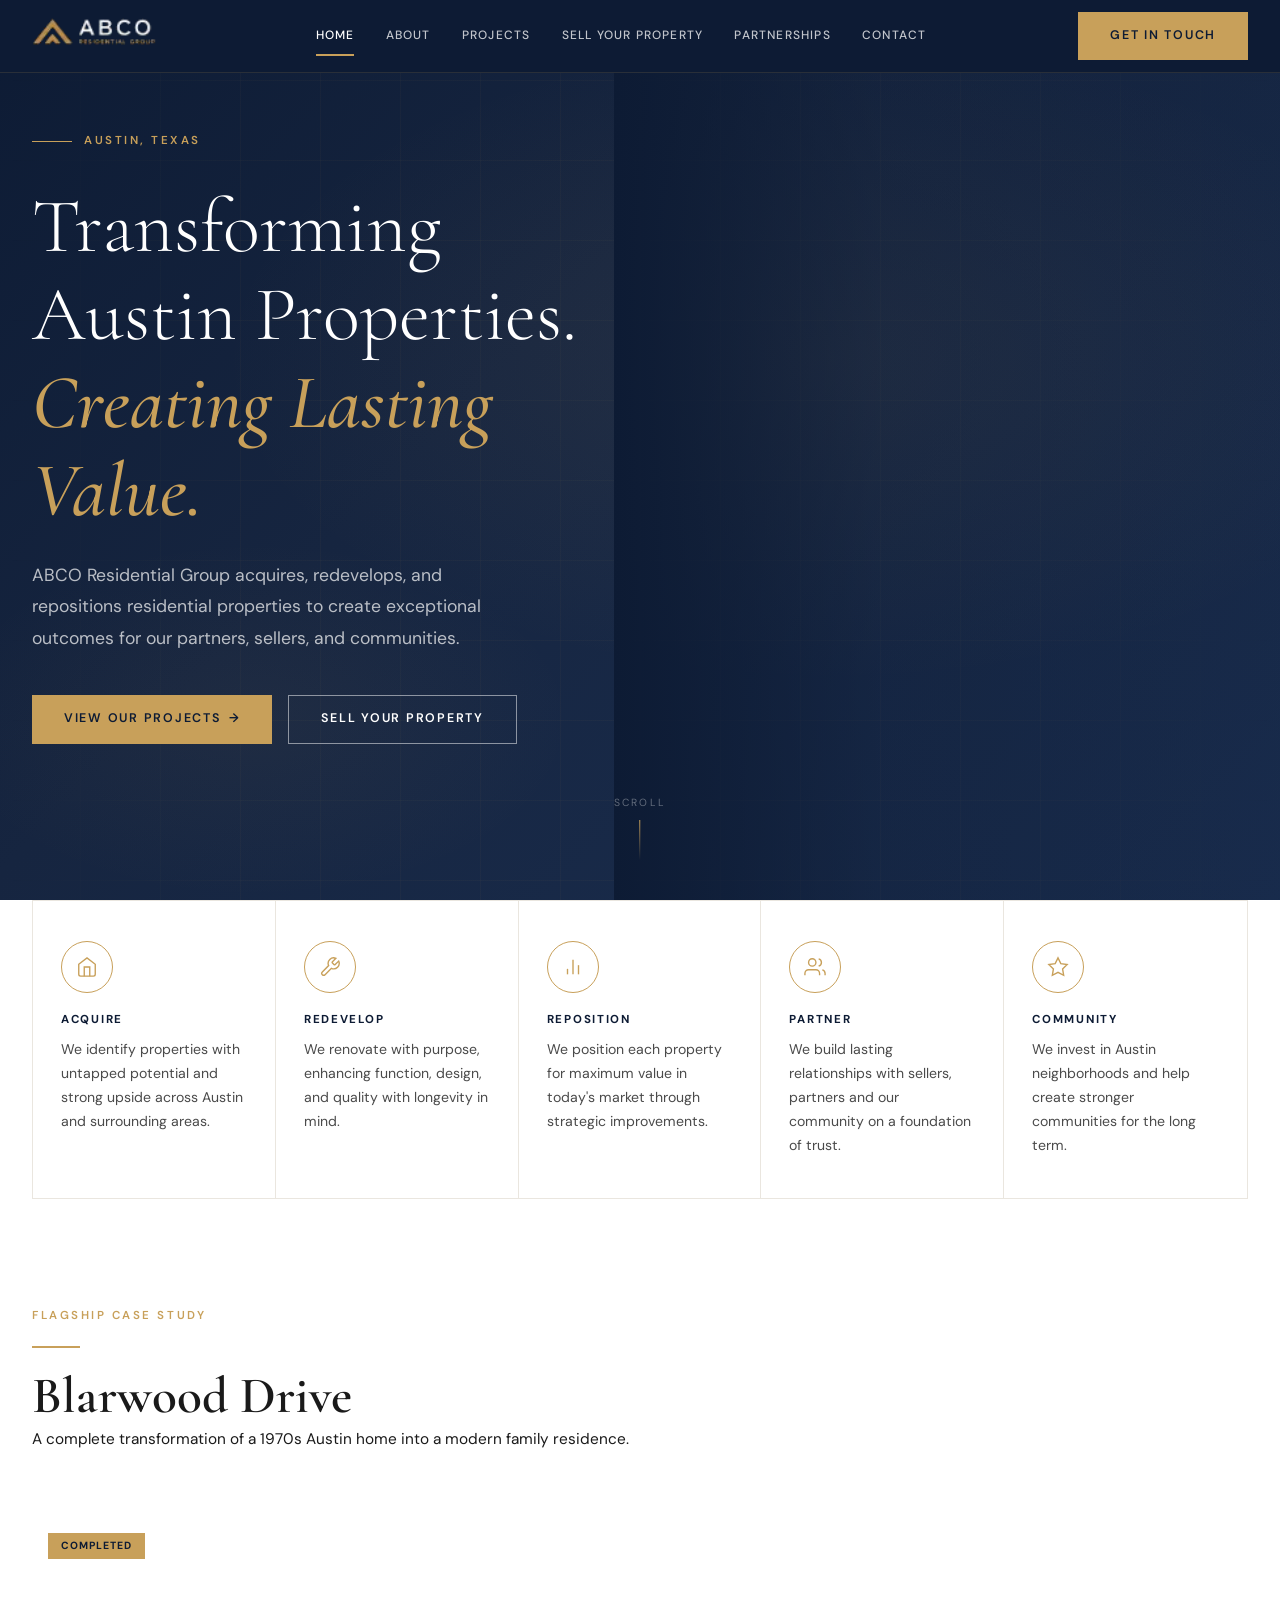
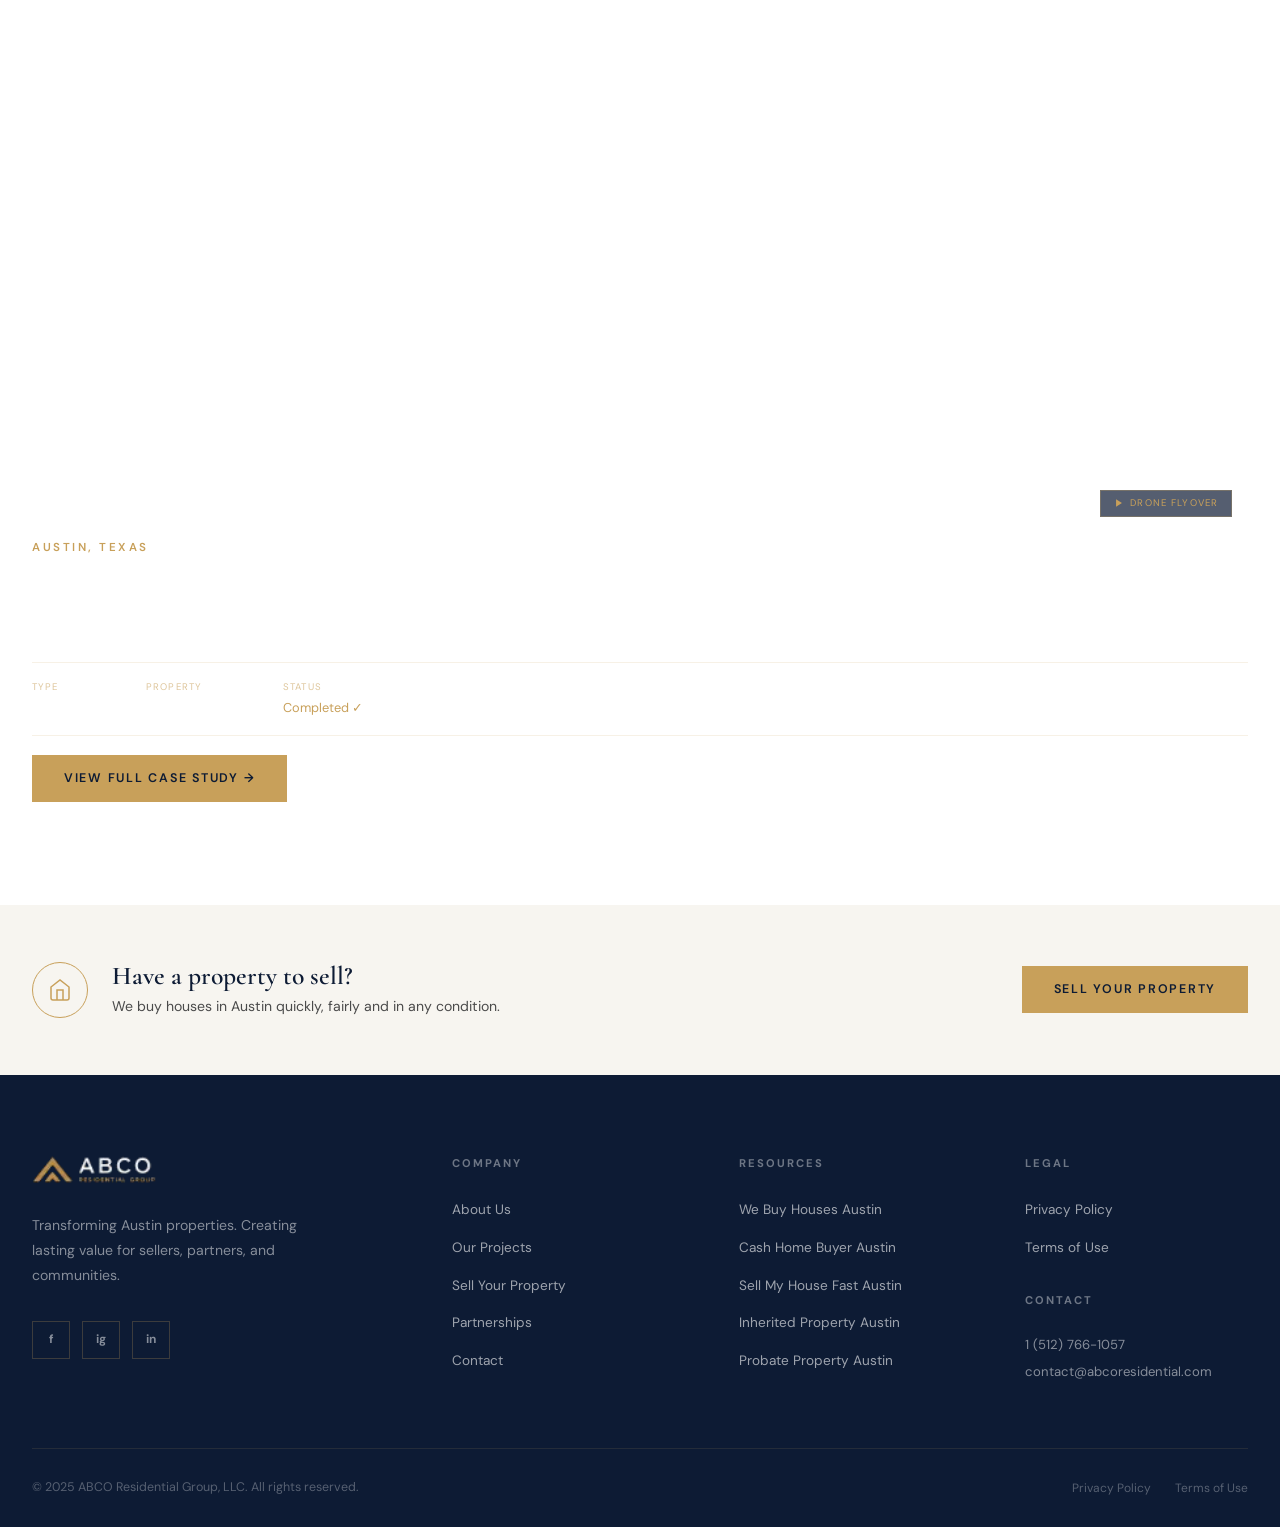
==== commit ddfe15b5: "Add files via upload Website final hopefully" ====
--- a/index.html
+++ b/index.html
@@ -4,87 +4,49 @@
   <meta charset="UTF-8" />
   <meta name="viewport" content="width=device-width, initial-scale=1.0" />
   <title>ABCO Residential Group | Transforming Austin Properties. Creating Lasting Value.</title>
-
-  <!-- Primary SEO -->
-  <meta name="description" content="ABCO Residential Group acquires, redevelops, and repositions residential properties in Austin, TX. Austin real estate investor and direct property buyer. Property enquiries reviewed promptly." />
+  <meta name="description" content="ABCO Residential Group acquires, redevelops, and repositions residential properties in Austin, TX. Austin real estate investor and direct property buyer. Cash offers within 24 hours." />
   <meta name="keywords" content="we buy houses Austin, sell my house fast Austin, cash home buyer Austin, Austin real estate investor, Austin property investment company, off market property Austin, Austin redevelopment company, ABCO Residential Group" />
   <meta name="author" content="ABCO Residential Group" />
   <meta name="robots" content="index, follow" />
   <link rel="canonical" href="https://abcoresidential.com/" />
-
-  <!-- Geo / Local SEO -->
   <meta name="geo.region" content="US-TX" />
   <meta name="geo.placename" content="Austin, Texas" />
   <meta name="geo.position" content="30.2672;-97.7431" />
   <meta name="ICBM" content="30.2672, -97.7431" />
   <meta name="theme-color" content="#0D1B34" />
-
-  <!-- Open Graph / Facebook -->
   <meta property="og:type" content="website" />
   <meta property="og:url" content="https://abcoresidential.com/" />
   <meta property="og:title" content="ABCO Residential Group | Transforming Austin Properties. Creating Lasting Value." />
-  <meta property="og:description" content="ABCO Residential Group acquires, redevelops, and repositions residential properties in Austin, TX. Austin real estate investor and direct property buyer. Property enquiries reviewed promptly." />
+  <meta property="og:description" content="ABCO Residential Group acquires, redevelops, and repositions residential properties in Austin, TX. Austin real estate investor and direct property buyer. Cash offers within 24 hours." />
   <meta property="og:image" content="https://abcoresidential.com/assets/images/og-image.jpg" />
   <meta property="og:image:width" content="1200" />
   <meta property="og:image:height" content="630" />
   <meta property="og:site_name" content="ABCO Residential Group" />
   <meta property="og:locale" content="en_US" />
-
-  <!-- Twitter Card -->
   <meta name="twitter:card" content="summary_large_image" />
   <meta name="twitter:url" content="https://abcoresidential.com/" />
   <meta name="twitter:title" content="ABCO Residential Group | Transforming Austin Properties. Creating Lasting Value." />
-  <meta name="twitter:description" content="ABCO Residential Group acquires, redevelops, and repositions residential properties in Austin, TX. Austin real estate investor and direct property buyer. Property enquiries reviewed promptly." />
+  <meta name="twitter:description" content="ABCO Residential Group acquires, redevelops, and repositions residential properties in Austin, TX. Austin real estate investor and direct property buyer. Cash offers within 24 hours." />
   <meta name="twitter:image" content="https://abcoresidential.com/assets/images/og-image.jpg" />
-
-  <!-- Facebook Domain Verification -->
   <!-- <meta name="facebook-domain-verification" content="YOUR_CODE_HERE" /> -->
-
-  <!-- Google Search Console -->
   <!-- <meta name="google-site-verification" content="YOUR_VERIFICATION_CODE" /> -->
-
-  <!-- Favicon -->
   <link rel="icon" type="image/png" href="assets/logos/logo.png" />
   <link rel="apple-touch-icon" href="assets/logos/logo.png" />
-
-  <!-- Google Tag Manager -->
-  <!-- ============================================================
-  <script>(function(w,d,s,l,i){w[l]=w[l]||[];w[l].push({'gtm.start':
-  new Date().getTime(),event:'gtm.js'});var f=d.getElementsByTagName(s)[0],
-  j=d.createElement(s),dl=l!='dataLayer'?'&l='+l:'';j.async=true;j.src=
-  'https://www.googletagmanager.com/gtm.js?id='+i+dl;f.parentNode.insertBefore(j,f);
-  })(window,document,'script','dataLayer','GTM-XXXXXXX');</script>
-  ============================================================ -->
-
-  <!-- Meta Pixel -->
-  <!-- ============================================================
-  <script>
-  !function(f,b,e,v,n,t,s){if(f.fbq)return;n=f.fbq=function(){n.callMethod?
-  n.callMethod.apply(n,arguments):n.queue.push(arguments)};if(!f._fbq)f._fbq=n;
-  n.push=n;n.loaded=!0;n.version='2.0';n.queue=[];t=b.createElement(e);t.async=!0;
-  t.src=v;s=b.getElementsByTagName(e)[0];s.parentNode.insertBefore(t,s)}(window,
-  document,'script','https://connect.facebook.net/en_US/fbevents.js');
-  fbq('init', 'YOUR_PIXEL_ID');
-  fbq('track', 'PageView');
-  </script>
-  <noscript><img height="1" width="1" style="display:none"
-  src="https://www.facebook.com/tr?id=YOUR_PIXEL_ID&ev=PageView&noscript=1"/></noscript>
-  ============================================================ -->
-
-  <!-- Fonts -->
+  <!-- GTM: replace GTM-XXXXXXX and remove comment wrappers to activate
+  <script>(function(w,d,s,l,i){w[l]=w[l]||[];w[l].push({'gtm.start':new Date().getTime(),event:'gtm.js'});var f=d.getElementsByTagName(s)[0],j=d.createElement(s),dl=l!='dataLayer'?'&l='+l:'';j.async=true;j.src='https://www.googletagmanager.com/gtm.js?id='+i+dl;f.parentNode.insertBefore(j,f);})(window,document,'script','dataLayer','GTM-XXXXXXX');</script>
+  -->
+  <!-- Meta Pixel: replace YOUR_PIXEL_ID and remove comment wrappers to activate
+  <script>!function(f,b,e,v,n,t,s){if(f.fbq)return;n=f.fbq=function(){n.callMethod?n.callMethod.apply(n,arguments):n.queue.push(arguments)};if(!f._fbq)f._fbq=n;n.push=n;n.loaded=!0;n.version='2.0';n.queue=[];t=b.createElement(e);t.async=!0;t.src=v;s=b.getElementsByTagName(e)[0];s.parentNode.insertBefore(t,s)}(window,document,'script','https://connect.facebook.net/en_US/fbevents.js');fbq('init','YOUR_PIXEL_ID');fbq('track','PageView');</script>
+  -->
   <link rel="preconnect" href="https://fonts.googleapis.com" />
   <link rel="preconnect" href="https://fonts.gstatic.com" crossorigin />
   <link href="https://fonts.googleapis.com/css2?family=Cormorant+Garamond:ital,wght@0,300;0,400;0,500;0,600;0,700;1,400;1,600&family=DM+Sans:wght@300;400;500;600&display=swap" rel="stylesheet" />
-
-  <!-- Stylesheet -->
   <link rel="stylesheet" href="assets/css/main.css" />
 </head>
 <body>
-<!-- GTM noscript -->
-<!-- ============================================================
-<noscript><iframe src="https://www.googletagmanager.com/ns.html?id=GTM-XXXXXXX"
-height="0" width="0" style="display:none;visibility:hidden"></iframe></noscript>
-============================================================ -->  <!-- Schema.org -->
+<!-- GTM noscript: replace GTM-XXXXXXX and remove comment wrappers to activate
+<noscript><iframe src="https://www.googletagmanager.com/ns.html?id=GTM-XXXXXXX" height="0" width="0" style="display:none;visibility:hidden"></iframe></noscript>
+-->
   <script type="application/ld+json">
   {
     "@context": "https://schema.org",
@@ -104,7 +66,7 @@
     ]
   }
   </script>
-  <!-- NAVIGATION -->
+
   <nav class="nav" id="mainNav" role="navigation" aria-label="Main navigation">
     <div class="nav-inner">
       <a href="index.html" class="logo" aria-label="ABCO Residential Group Home">
@@ -130,51 +92,89 @@
       <a href="sell-your-property.html" class="nav-link">Sell Your Property</a>
       <a href="partnerships.html" class="nav-link">Partnerships</a>
       <a href="contact.html" class="nav-link">Contact</a>
-      <a href="sell-your-property.html" class="btn btn-primary">Get In Touch</a>
+      <a href="sell-your-property.html" class="btn btn-primary" style="margin-top:1rem;">Get In Touch</a>
     </div>
   </nav>
   <main>
 
-    <!-- HERO -->
-    <section class="hero" aria-labelledby="hero-heading">
+    <section class="hero" aria-label="Hero section">
       <div class="hero-bg"></div>
       <div class="hero-grid-overlay" aria-hidden="true"></div>
       <div class="hero-image-panel" aria-hidden="true">
-        <img src="assets/images/hero-exterior.jpg" alt="Blarwood Drive after renovation" class="hero-img" />
+        <img src="assets/images/hero-exterior.jpg" alt="Blarwood Drive after renovation — exterior" class="hero-img" />
       </div>
       <div class="hero-content">
         <div class="hero-inner">
-          <div class="hero-eyebrow"><div class="hero-eyebrow-line"></div><span class="eyebrow">Austin, Texas</span></div>
-          <h1 id="hero-heading">Transforming<br>Austin Properties.<em>Creating Lasting Value.</em></h1>
-          <p class="hero-sub">ABCO Residential Group acquires, redevelops and repositions residential properties across Austin to create exceptional outcomes for partners, sellers and communities.</p>
+          <div class="hero-eyebrow">
+            <div class="hero-eyebrow-line"></div>
+            <span class="eyebrow">Austin, Texas</span>
+          </div>
+          <h1>Transforming<br>Austin Properties.
+            <em>Creating Lasting Value.</em>
+          </h1>
+          <p class="hero-sub">ABCO Residential Group acquires, redevelops, and repositions residential properties to create exceptional outcomes for our partners, sellers, and communities.</p>
           <div class="hero-actions">
-            <a href="projects.html" class="btn btn-primary">View Our Projects →</a>
+            <a href="projects.html" class="btn btn-primary btn-arrow">View Our Projects</a>
             <a href="sell-your-property.html" class="btn btn-outline">Sell Your Property</a>
           </div>
         </div>
       </div>
+      <div class="scroll-indicator" aria-hidden="true">
+        <span>Scroll</span>
+        <div class="scroll-line"></div>
+      </div>
     </section>
 
-    <!-- PILLARS -->
-    <section class="pillars-strip" aria-label="Company pillars">
-      <div class="pillar"><div class="pillar-icon"><svg viewBox="0 0 24 24" fill="none" stroke="currentColor" stroke-width="1.5" aria-hidden="true"><path d="M3 9l9-7 9 7v11a2 2 0 0 1-2 2H5a2 2 0 0 1-2-2z"/></svg></div><h3>Acquire</h3><p>Properties with untapped potential and strong upside in Austin neighbourhoods.</p></div>
-      <div class="pillar"><div class="pillar-icon"><svg viewBox="0 0 24 24" fill="none" stroke="currentColor" stroke-width="1.5" aria-hidden="true"><path d="M14.7 6.3a1 1 0 0 0 0 1.4l1.6 1.6a1 1 0 0 0 1.4 0l3.77-3.77a6 6 0 0 1-7.94 7.94l-6.91 6.91a2.12 2.12 0 0 1-3-3l6.91-6.91a6 6 0 0 1 7.94-7.94l-3.76 3.76z"/></svg></div><h3>Redevelop</h3><p>Renovate with purpose, enhancing function, design and quality throughout.</p></div>
-      <div class="pillar"><div class="pillar-icon"><svg viewBox="0 0 24 24" fill="none" stroke="currentColor" stroke-width="1.5" aria-hidden="true"><line x1="18" y1="20" x2="18" y2="10"/><line x1="12" y1="20" x2="12" y2="4"/><line x1="6" y1="20" x2="6" y2="14"/></svg></div><h3>Reposition</h3><p>Position each property for maximum value in today's Austin market.</p></div>
-      <div class="pillar"><div class="pillar-icon"><svg viewBox="0 0 24 24" fill="none" stroke="currentColor" stroke-width="1.5" aria-hidden="true"><path d="M17 21v-2a4 4 0 0 0-4-4H5a4 4 0 0 0-4 4v2"/><circle cx="9" cy="7" r="4"/></svg></div><h3>Partner</h3><p>Build lasting relationships with sellers, investors and the Austin community.</p></div>
-      <div class="pillar"><div class="pillar-icon"><svg viewBox="0 0 24 24" fill="none" stroke="currentColor" stroke-width="1.5" aria-hidden="true"><polygon points="12 2 15.09 8.26 22 9.27 17 14.14 18.18 21.02 12 17.77 5.82 21.02 7 14.14 2 9.27 8.91 8.26 12 2"/></svg></div><h3>Community</h3><p>Invest in Austin neighbourhoods and create stronger communities long term.</p></div>
+    <section class="section" style="padding-top: 0; padding-bottom: 0;" aria-label="Our approach">
+      <div class="pillars-grid" role="list">
+        <div class="pillar fade-in" role="listitem">
+          <div class="pillar-icon">
+            <svg viewBox="0 0 24 24" aria-hidden="true"><path d="M3 9l9-7 9 7v11a2 2 0 0 1-2 2H5a2 2 0 0 1-2-2z"/><polyline points="9 22 9 12 15 12 15 22"/></svg>
+          </div>
+          <h4>Acquire</h4>
+          <p>We identify properties with untapped potential and strong upside across Austin and surrounding areas.</p>
+        </div>
+        <div class="pillar fade-in" role="listitem">
+          <div class="pillar-icon">
+            <svg viewBox="0 0 24 24" aria-hidden="true"><path d="M14.7 6.3a1 1 0 0 0 0 1.4l1.6 1.6a1 1 0 0 0 1.4 0l3.77-3.77a6 6 0 0 1-7.94 7.94l-6.91 6.91a2.12 2.12 0 0 1-3-3l6.91-6.91a6 6 0 0 1 7.94-7.94l-3.76 3.76z"/></svg>
+          </div>
+          <h4>Redevelop</h4>
+          <p>We renovate with purpose, enhancing function, design, and quality with longevity in mind.</p>
+        </div>
+        <div class="pillar fade-in" role="listitem">
+          <div class="pillar-icon">
+            <svg viewBox="0 0 24 24" aria-hidden="true"><line x1="18" y1="20" x2="18" y2="10"/><line x1="12" y1="20" x2="12" y2="4"/><line x1="6" y1="20" x2="6" y2="14"/></svg>
+          </div>
+          <h4>Reposition</h4>
+          <p>We position each property for maximum value in today's market through strategic improvements.</p>
+        </div>
+        <div class="pillar fade-in" role="listitem">
+          <div class="pillar-icon">
+            <svg viewBox="0 0 24 24" aria-hidden="true"><path d="M17 21v-2a4 4 0 0 0-4-4H5a4 4 0 0 0-4 4v2"/><circle cx="9" cy="7" r="4"/><path d="M23 21v-2a4 4 0 0 0-3-3.87"/><path d="M16 3.13a4 4 0 0 1 0 7.75"/></svg>
+          </div>
+          <h4>Partner</h4>
+          <p>We build lasting relationships with sellers, partners and our community on a foundation of trust.</p>
+        </div>
+        <div class="pillar fade-in" role="listitem">
+          <div class="pillar-icon">
+            <svg viewBox="0 0 24 24" aria-hidden="true"><polygon points="12 2 15.09 8.26 22 9.27 17 14.14 18.18 21.02 12 17.77 5.82 21.02 7 14.14 2 9.27 8.91 8.26 12 2"/></svg>
+          </div>
+          <h4>Community</h4>
+          <p>We invest in Austin neighborhoods and help create stronger communities for the long term.</p>
+        </div>
+      </div>
     </section>
 
-    <!-- FLAGSHIP VIDEO SECTION -->
-    <section class="section" aria-labelledby="flagship-heading">
+    <section class="section" aria-labelledby="featured-heading">
       <div class="container">
-        <div class="section-header fade-in">
-          <span class="eyebrow" style="color:var(--gold)">Flagship Case Study</span>
+        <div class="section-header">
+          <span class="eyebrow">Flagship Case Study</span>
           <div class="divider-line"></div>
-          <h2 id="flagship-heading">Blarwood Drive</h2>
+          <h2 id="featured-heading">Blarwood Drive</h2>
           <p>A complete transformation of a 1970s Austin home into a modern family residence.</p>
         </div>
         <div class="feat-grid fade-in">
-          <div class="feat-img">
+          <div class="feat-img" style="position:relative;">
             <video src="assets/video/blarwood-flyover.mp4" autoplay muted loop playsinline
               poster="assets/images/hero-exterior.jpg"
               style="width:100%;height:100%;object-fit:cover;"
@@ -200,20 +200,21 @@
       </div>
     </section>
 
-    <!-- SELL CTA BAND -->
     <div class="cta-band">
       <div class="cta-band-inner">
         <div class="cta-band-left">
-          <div class="cta-band-icon"><svg viewBox="0 0 24 24" fill="none" stroke="currentColor" aria-hidden="true"><path d="M3 9l9-7 9 7v11a2 2 0 0 1-2 2H5a2 2 0 0 1-2-2z"/><polyline points="9 22 9 12 15 12 15 22"/></svg></div>
-          <div><h3>Have a property to sell?</h3><p>We buy houses in Austin quickly, fairly and in any condition.</p></div>
+          <div class="cta-band-icon">
+            <svg viewBox="0 0 24 24" fill="none" stroke="currentColor" aria-hidden="true"><path d="M3 9l9-7 9 7v11a2 2 0 0 1-2 2H5a2 2 0 0 1-2-2z"/><polyline points="9 22 9 12 15 12 15 22"/></svg>
+          </div>
+          <div>
+            <h3>Have a property to sell?</h3>
+            <p>We buy houses in Austin quickly, fairly and in any condition.</p>
+          </div>
         </div>
         <a href="sell-your-property.html" class="btn btn-primary">Sell Your Property</a>
       </div>
     </div>
-
   </main>
-
-  <!-- FOOTER -->
   <footer class="footer" role="contentinfo">
     <div class="footer-top">
       <div class="footer-brand">
@@ -250,8 +251,8 @@
       <div class="footer-col">
         <h5>Legal</h5>
         <ul>
-          <li><a href="privacy-policy.html">Privacy Policy</a></li>
-          <li><a href="terms-of-use.html">Terms of Use</a></li>
+          <li><a href="#">Privacy Policy</a></li>
+          <li><a href="#">Terms of Use</a></li>
         </ul>
         <div style="margin-top:2rem;">
           <h5>Contact</h5>
@@ -265,15 +266,13 @@
       </div>
     </div>
     <div class="footer-bottom">
-      <p>&copy; 2026 ABCO Residential Group. All rights reserved.</p>
+      <p>&copy; 2025 ABCO Residential Group, LLC. All rights reserved.</p>
       <div class="footer-legal">
-        <a href="privacy-policy.html">Privacy Policy</a>
-        <a href="terms-of-use.html">Terms of Use</a>
+        <a href="#">Privacy Policy</a>
+        <a href="#">Terms of Use</a>
       </div>
     </div>
   </footer>
-
-  <!-- JS -->
   <script src="assets/js/main.js"></script>
 </body>
 </html>
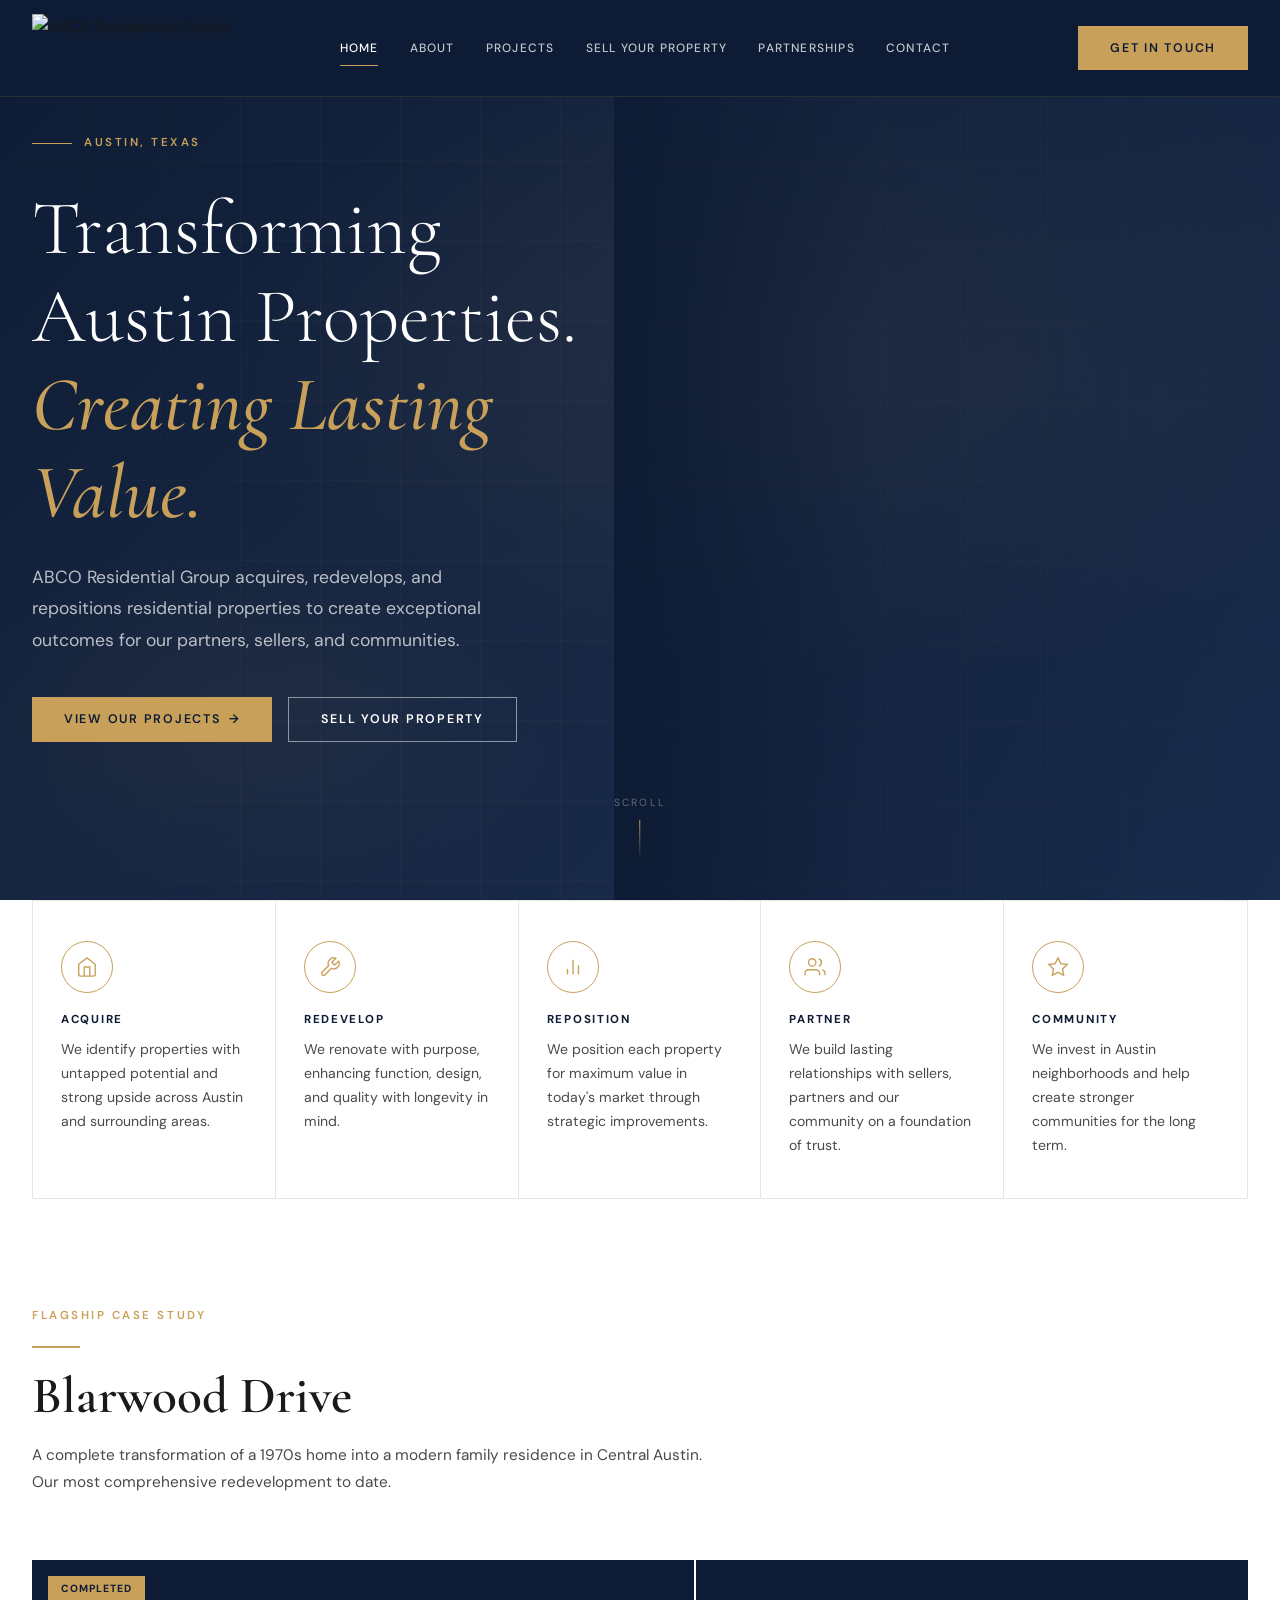
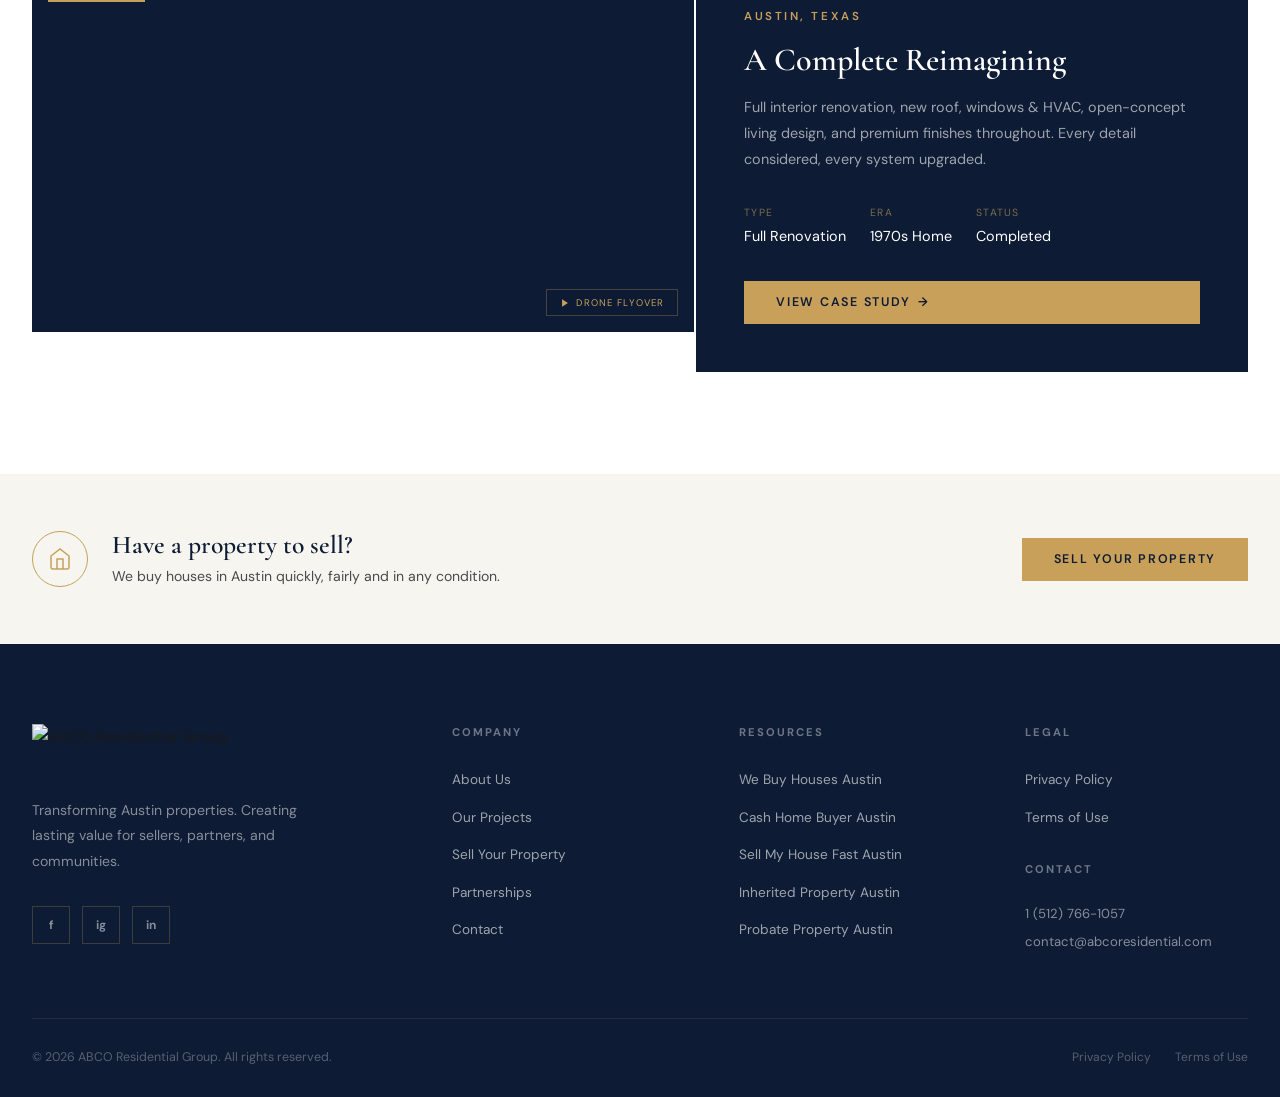
==== commit 5bdbf1ef: "Add files via upload" ====
--- a/index.html
+++ b/index.html
@@ -4,58 +4,50 @@
   <meta charset="UTF-8" />
   <meta name="viewport" content="width=device-width, initial-scale=1.0" />
   <title>ABCO Residential Group | Transforming Austin Properties. Creating Lasting Value.</title>
-  <meta name="description" content="ABCO Residential Group acquires, redevelops, and repositions residential properties in Austin, TX. Austin real estate investor and direct property buyer. Cash offers within 24 hours." />
-  <meta name="keywords" content="we buy houses Austin, sell my house fast Austin, cash home buyer Austin, Austin real estate investor, Austin property investment company, off market property Austin, Austin redevelopment company, ABCO Residential Group" />
+
+  <!-- Primary SEO Meta Tags -->
+  <meta name="description" content="ABCO Residential Group acquires, redevelops, and repositions residential properties in Austin, TX. We buy houses fast, fair and hassle-free. Cash offers within 24 hours." />
+  <meta name="keywords" content="we buy houses Austin, sell my house fast Austin, cash home buyer Austin, Austin real estate investment, residential redevelopment Austin, inherited property Austin, probate property Austin, sell house as-is Austin, ABCO Residential Group" />
   <meta name="author" content="ABCO Residential Group" />
   <meta name="robots" content="index, follow" />
   <link rel="canonical" href="https://abcoresidential.com/" />
-  <meta name="geo.region" content="US-TX" />
-  <meta name="geo.placename" content="Austin, Texas" />
-  <meta name="geo.position" content="30.2672;-97.7431" />
-  <meta name="ICBM" content="30.2672, -97.7431" />
-  <meta name="theme-color" content="#0D1B34" />
+
+  <!-- Open Graph / Facebook -->
   <meta property="og:type" content="website" />
   <meta property="og:url" content="https://abcoresidential.com/" />
-  <meta property="og:title" content="ABCO Residential Group | Transforming Austin Properties. Creating Lasting Value." />
-  <meta property="og:description" content="ABCO Residential Group acquires, redevelops, and repositions residential properties in Austin, TX. Austin real estate investor and direct property buyer. Cash offers within 24 hours." />
-  <meta property="og:image" content="https://abcoresidential.com/assets/images/og-image.jpg" />
+  <meta property="og:title" content="ABCO Residential Group | Transforming Austin Properties" />
+  <meta property="og:description" content="We acquire, redevelop, and reposition residential properties in Austin. Sell your house fast — cash offers within 24 hours." />
+  <meta property="og:image" content="https://abcoresidential.com/images/og-image.jpg" />
   <meta property="og:image:width" content="1200" />
   <meta property="og:image:height" content="630" />
   <meta property="og:site_name" content="ABCO Residential Group" />
   <meta property="og:locale" content="en_US" />
+
+  <!-- Twitter Card -->
   <meta name="twitter:card" content="summary_large_image" />
   <meta name="twitter:url" content="https://abcoresidential.com/" />
-  <meta name="twitter:title" content="ABCO Residential Group | Transforming Austin Properties. Creating Lasting Value." />
-  <meta name="twitter:description" content="ABCO Residential Group acquires, redevelops, and repositions residential properties in Austin, TX. Austin real estate investor and direct property buyer. Cash offers within 24 hours." />
-  <meta name="twitter:image" content="https://abcoresidential.com/assets/images/og-image.jpg" />
+  <meta name="twitter:title" content="ABCO Residential Group | Transforming Austin Properties" />
+  <meta name="twitter:description" content="We acquire, redevelop, and reposition residential properties in Austin. Cash offers within 24 hours." />
+  <meta name="twitter:image" content="https://abcoresidential.com/images/og-image.jpg" />
+
+  <!-- Facebook Domain Verification (replace with your actual code) -->
   <!-- <meta name="facebook-domain-verification" content="YOUR_CODE_HERE" /> -->
-  <!-- <meta name="google-site-verification" content="YOUR_VERIFICATION_CODE" /> -->
-  <link rel="icon" type="image/png" href="assets/logos/logo.png" />
-  <link rel="apple-touch-icon" href="assets/logos/logo.png" />
-  <!-- GTM: replace GTM-XXXXXXX and remove comment wrappers to activate
-  <script>(function(w,d,s,l,i){w[l]=w[l]||[];w[l].push({'gtm.start':new Date().getTime(),event:'gtm.js'});var f=d.getElementsByTagName(s)[0],j=d.createElement(s),dl=l!='dataLayer'?'&l='+l:'';j.async=true;j.src='https://www.googletagmanager.com/gtm.js?id='+i+dl;f.parentNode.insertBefore(j,f);})(window,document,'script','dataLayer','GTM-XXXXXXX');</script>
-  -->
-  <!-- Meta Pixel: replace YOUR_PIXEL_ID and remove comment wrappers to activate
-  <script>!function(f,b,e,v,n,t,s){if(f.fbq)return;n=f.fbq=function(){n.callMethod?n.callMethod.apply(n,arguments):n.queue.push(arguments)};if(!f._fbq)f._fbq=n;n.push=n;n.loaded=!0;n.version='2.0';n.queue=[];t=b.createElement(e);t.async=!0;t.src=v;s=b.getElementsByTagName(e)[0];s.parentNode.insertBefore(t,s)}(window,document,'script','https://connect.facebook.net/en_US/fbevents.js');fbq('init','YOUR_PIXEL_ID');fbq('track','PageView');</script>
-  -->
-  <link rel="preconnect" href="https://fonts.googleapis.com" />
-  <link rel="preconnect" href="https://fonts.gstatic.com" crossorigin />
-  <link href="https://fonts.googleapis.com/css2?family=Cormorant+Garamond:ital,wght@0,300;0,400;0,500;0,600;0,700;1,400;1,600&family=DM+Sans:wght@300;400;500;600&display=swap" rel="stylesheet" />
-  <link rel="stylesheet" href="assets/css/main.css" />
-</head>
-<body>
-<!-- GTM noscript: replace GTM-XXXXXXX and remove comment wrappers to activate
-<noscript><iframe src="https://www.googletagmanager.com/ns.html?id=GTM-XXXXXXX" height="0" width="0" style="display:none;visibility:hidden"></iframe></noscript>
--->
+
+  <!-- Structured Data / Schema.org -->
   <script type="application/ld+json">
   {
     "@context": "https://schema.org",
     "@type": "RealEstateAgent",
     "name": "ABCO Residential Group",
     "url": "https://abcoresidential.com",
-    "logo": "https://abcoresidential.com/assets/logos/logo.png",
-    "description": "ABCO Residential Group acquires, redevelops, and repositions residential properties in Austin, TX.",
-    "address": { "@type": "PostalAddress", "addressLocality": "Austin", "addressRegion": "TX", "addressCountry": "US" },
+    "logo": "https://abcoresidential.com/images/logo.png",
+    "description": "ABCO Residential Group acquires, redevelops, and repositions residential properties in Austin, TX to create exceptional outcomes for partners, sellers, and communities.",
+    "address": {
+      "@type": "PostalAddress",
+      "addressLocality": "Austin",
+      "addressRegion": "TX",
+      "addressCountry": "US"
+    },
     "telephone": "1 (512) 766-1057",
     "email": "contact@abcoresidential.com",
     "areaServed": "Austin, Texas",
@@ -67,41 +59,1266 @@
   }
   </script>
 
+  <!-- Favicon -->
+  <link rel="icon" type="image/png" href="images/logo.png" />
+  <link rel="apple-touch-icon" href="images/logo.png" />
+
+  <!-- Additional SEO -->
+  <meta name="geo.region" content="US-TX" />
+  <meta name="geo.placename" content="Austin, Texas" />
+  <meta name="geo.position" content="30.2672;-97.7431" />
+  <meta name="ICBM" content="30.2672, -97.7431" />
+  <meta name="theme-color" content="#0D1B34" />
+
+  <!-- Google Tag Manager — replace GTM-XXXXXXX with your real ID -->
+  <!-- ============================================================
+  <script>(function(w,d,s,l,i){w[l]=w[l]||[];w[l].push({'gtm.start':
+  new Date().getTime(),event:'gtm.js'});var f=d.getElementsByTagName(s)[0],
+  j=d.createElement(s),dl=l!='dataLayer'?'&l='+l:'';j.async=true;j.src=
+  'https://www.googletagmanager.com/gtm.js?id='+i+dl;f.parentNode.insertBefore(j,f);
+  })(window,document,'script','dataLayer','GTM-XXXXXXX');</script>
+  ============================================================ -->
+
+  <!-- Meta Pixel — replace YOUR_PIXEL_ID with your real Pixel ID -->
+  <!-- ============================================================
+  <script>
+  !function(f,b,e,v,n,t,s){if(f.fbq)return;n=f.fbq=function(){n.callMethod?
+  n.callMethod.apply(n,arguments):n.queue.push(arguments)};if(!f._fbq)f._fbq=n;
+  n.push=n;n.loaded=!0;n.version='2.0';n.queue=[];t=b.createElement(e);t.async=!0;
+  t.src=v;s=b.getElementsByTagName(e)[0];s.parentNode.insertBefore(t,s)}(window,
+  document,'script','https://connect.facebook.net/en_US/fbevents.js');
+  fbq('init', 'YOUR_PIXEL_ID');
+  fbq('track', 'PageView');
+  </script>
+  <noscript><img height="1" width="1" style="display:none"
+  src="https://www.facebook.com/tr?id=YOUR_PIXEL_ID&ev=PageView&noscript=1"/></noscript>
+  ============================================================ -->
+
+  <!-- Google Search Console verification — replace content with your real code -->
+  <!-- <meta name="google-site-verification" content="YOUR_VERIFICATION_CODE" /> -->
+
+  <!-- Fonts -->
+  <link rel="preconnect" href="https://fonts.googleapis.com" />
+  <link rel="preconnect" href="https://fonts.gstatic.com" crossorigin />
+  <link href="https://fonts.googleapis.com/css2?family=Cormorant+Garamond:ital,wght@0,300;0,400;0,500;0,600;0,700;1,400;1,600&family=DM+Sans:wght@300;400;500;600&display=swap" rel="stylesheet" />
+
+  <style>
+    /* ============================================================
+       CSS CUSTOM PROPERTIES
+    ============================================================ */
+    :root {
+      --navy:      #0D1B34;
+      --navy-mid:  #162540;
+      --navy-light:#1E3053;
+      --gold:      #C8A05A;
+      --gold-light:#D4B472;
+      --gold-dark: #A8823C;
+      --white:     #FFFFFF;
+      --off-white: #F7F5F0;
+      --warm-gray: #EAE6DF;
+      --text-dark: #1A1A1A;
+      --text-mid:  #4A4A4A;
+      --text-light:#7A7A7A;
+
+      --ff-display: 'Cormorant Garamond', Georgia, serif;
+      --ff-body:    'DM Sans', system-ui, sans-serif;
+
+      --transition: 0.3s cubic-bezier(0.4, 0, 0.2, 1);
+      --shadow-sm: 0 2px 8px rgba(13,27,52,0.08);
+      --shadow-md: 0 8px 32px rgba(13,27,52,0.14);
+      --shadow-lg: 0 20px 60px rgba(13,27,52,0.22);
+    }
+
+    /* ============================================================
+       RESET & BASE
+    ============================================================ */
+    *, *::before, *::after { box-sizing: border-box; margin: 0; padding: 0; }
+    html { scroll-behavior: smooth; font-size: 16px; }
+    body {
+      font-family: var(--ff-body);
+      color: var(--text-dark);
+      background: var(--white);
+      line-height: 1.6;
+      overflow-x: hidden;
+    }
+    img { max-width: 100%; height: auto; display: block; }
+    a { text-decoration: none; color: inherit; }
+    ul { list-style: none; }
+    button { cursor: pointer; border: none; background: none; font-family: inherit; }
+
+    /* ============================================================
+       PAGE SYSTEM — show/hide
+    ============================================================ */
+    .page { display: none; }
+    .page.active { display: block; }
+
+    /* ============================================================
+       TYPOGRAPHY
+    ============================================================ */
+    h1, h2, h3, h4 { font-family: var(--ff-display); font-weight: 600; line-height: 1.15; }
+    h1 { font-size: clamp(2.8rem, 6vw, 5.5rem); }
+    h2 { font-size: clamp(2rem, 4vw, 3.4rem); }
+    h3 { font-size: clamp(1.4rem, 2.5vw, 2rem); }
+    h4 { font-size: clamp(1.1rem, 1.8vw, 1.4rem); }
+    p  { font-size: clamp(0.9rem, 1.2vw, 1.05rem); line-height: 1.75; }
+    .eyebrow {
+      font-family: var(--ff-body);
+      font-size: 0.72rem;
+      font-weight: 600;
+      letter-spacing: 0.22em;
+      text-transform: uppercase;
+      color: var(--gold);
+    }
+    .gold { color: var(--gold); }
+    .white { color: var(--white); }
+
+    /* ============================================================
+       BUTTONS
+    ============================================================ */
+    .btn {
+      display: inline-flex;
+      align-items: center;
+      gap: 0.5rem;
+      padding: 0.85rem 2rem;
+      font-family: var(--ff-body);
+      font-size: 0.78rem;
+      font-weight: 600;
+      letter-spacing: 0.14em;
+      text-transform: uppercase;
+      transition: var(--transition);
+      cursor: pointer;
+    }
+    .btn-primary {
+      background: var(--gold);
+      color: var(--navy);
+    }
+    .btn-primary:hover { background: var(--gold-light); transform: translateY(-1px); box-shadow: 0 8px 24px rgba(200,160,90,0.35); }
+    .btn-outline {
+      background: transparent;
+      color: var(--white);
+      border: 1.5px solid rgba(255,255,255,0.5);
+    }
+    .btn-outline:hover { border-color: var(--gold); color: var(--gold); }
+    .btn-outline-dark {
+      background: transparent;
+      color: var(--navy);
+      border: 1.5px solid var(--navy);
+    }
+    .btn-outline-dark:hover { background: var(--navy); color: var(--white); }
+    .btn-arrow::after { content: '→'; font-family: var(--ff-body); font-size: 1em; transition: transform 0.2s; }
+    .btn-arrow:hover::after { transform: translateX(4px); }
+
+    /* ============================================================
+       NAVIGATION
+    ============================================================ */
+    .nav {
+      position: fixed;
+      top: 0; left: 0; right: 0;
+      z-index: 1000;
+      background: var(--navy);
+      border-bottom: 1px solid rgba(200,160,90,0.15);
+      transition: var(--transition);
+    }
+    .nav.scrolled {
+      background: rgba(13,27,52,0.97);
+      backdrop-filter: blur(12px);
+      -webkit-backdrop-filter: blur(12px);
+      box-shadow: var(--shadow-md);
+    }
+    .nav-inner {
+      max-width: 1320px;
+      margin: 0 auto;
+      padding: 0 2rem;
+      display: flex;
+      align-items: center;
+      justify-content: space-between;
+      height: 96px;
+    }
+    .logo {
+      display: flex;
+      align-items: center;
+      gap: 0.75rem;
+      cursor: pointer;
+    }
+    .logo-mark {
+      width: 38px; height: 38px;
+    }
+    .logo-text { display: flex; flex-direction: column; line-height: 1; }
+    .logo-name {
+      font-family: var(--ff-display);
+      font-size: 1.4rem;
+      font-weight: 700;
+      color: var(--white);
+      letter-spacing: 0.06em;
+    }
+    .logo-sub {
+      font-size: 0.58rem;
+      font-weight: 600;
+      letter-spacing: 0.28em;
+      text-transform: uppercase;
+      color: var(--gold);
+    }
+    .nav-links {
+      display: flex;
+      align-items: center;
+      gap: 0.25rem;
+    }
+    .nav-link {
+      padding: 0.5rem 0.85rem;
+      font-size: 0.75rem;
+      font-weight: 500;
+      letter-spacing: 0.1em;
+      text-transform: uppercase;
+      color: rgba(255,255,255,0.75);
+      transition: var(--transition);
+      position: relative;
+      cursor: pointer;
+    }
+    .nav-link::after {
+      content: '';
+      position: absolute;
+      bottom: -2px; left: 50%; right: 50%;
+      height: 1.5px;
+      background: var(--gold);
+      transition: var(--transition);
+    }
+    .nav-link:hover, .nav-link.active { color: var(--white); }
+    .nav-link:hover::after, .nav-link.active::after { left: 0.85rem; right: 0.85rem; }
+    .nav-cta { margin-left: 1rem; }
+
+    /* Hamburger */
+    .hamburger {
+      display: none;
+      flex-direction: column;
+      gap: 5px;
+      padding: 0.5rem;
+      cursor: pointer;
+    }
+    .hamburger span {
+      display: block;
+      width: 24px; height: 2px;
+      background: var(--white);
+      transition: var(--transition);
+    }
+    .hamburger.open span:nth-child(1) { transform: translateY(7px) rotate(45deg); }
+    .hamburger.open span:nth-child(2) { opacity: 0; }
+    .hamburger.open span:nth-child(3) { transform: translateY(-7px) rotate(-45deg); }
+
+    /* Mobile menu */
+    .mobile-menu {
+      display: none;
+      position: fixed;
+      top: 96px; left: 0; right: 0;
+      background: var(--navy);
+      border-top: 1px solid rgba(200,160,90,0.15);
+      padding: 1.5rem 2rem 2rem;
+      z-index: 999;
+      flex-direction: column;
+      gap: 0.5rem;
+    }
+    .mobile-menu.open { display: flex; }
+    .mobile-menu .nav-link {
+      padding: 0.75rem 0;
+      font-size: 0.85rem;
+      border-bottom: 1px solid rgba(255,255,255,0.06);
+    }
+    .mobile-menu .btn { margin-top: 1rem; text-align: center; justify-content: center; }
+
+    /* ============================================================
+       HERO
+    ============================================================ */
+    .hero {
+      position: relative;
+      min-height: 100vh;
+      display: flex;
+      align-items: center;
+      overflow: hidden;
+      background: var(--navy);
+    }
+    .hero-bg {
+      position: absolute;
+      inset: 0;
+      background: linear-gradient(135deg, #0D1B34 0%, #162540 40%, #1a2e50 100%);
+    }
+    /* Geometric overlay */
+    .hero-bg::before {
+      content: '';
+      position: absolute;
+      inset: 0;
+      background:
+        radial-gradient(ellipse 80% 60% at 65% 40%, rgba(200,160,90,0.08) 0%, transparent 60%),
+        radial-gradient(ellipse 50% 40% at 20% 80%, rgba(200,160,90,0.05) 0%, transparent 50%);
+    }
+    .hero-grid-overlay {
+      position: absolute;
+      inset: 0;
+      background-image:
+        linear-gradient(rgba(200,160,90,0.04) 1px, transparent 1px),
+        linear-gradient(90deg, rgba(200,160,90,0.04) 1px, transparent 1px);
+      background-size: 80px 80px;
+      mask-image: linear-gradient(to right, transparent, black 20%, black 80%, transparent);
+    }
+    .hero-image-panel {
+      position: absolute;
+      right: 0; top: 0; bottom: 0;
+      width: 52%;
+      overflow: hidden;
+    }
+    .hero-image-panel::before {
+      content: '';
+      position: absolute;
+      inset: 0;
+      background: linear-gradient(to right, var(--navy) 0%, rgba(13,27,52,0.3) 40%, rgba(13,27,52,0.15) 100%);
+      z-index: 1;
+    }
+    .hero-img {
+      width: 100%; height: 100%;
+      object-fit: cover;
+      object-position: center;
+      filter: brightness(0.7) saturate(0.9);
+    }
+    /* Placeholder gradient for hero when no image */
+    .hero-img-placeholder {
+      width: 100%; height: 100%;
+      background: linear-gradient(145deg, #1a3060 0%, #0d2040 50%, #162535 100%);
+    }
+    .hero-content {
+      position: relative;
+      z-index: 2;
+      max-width: 1320px;
+      margin: 0 auto;
+      padding: 8rem 2rem 6rem;
+      width: 100%;
+    }
+    .hero-inner { max-width: 640px; }
+    .hero-eyebrow {
+      display: flex;
+      align-items: center;
+      gap: 0.75rem;
+      margin-bottom: 2rem;
+    }
+    .hero-eyebrow-line {
+      width: 40px; height: 1.5px;
+      background: var(--gold);
+    }
+    .hero h1 {
+      color: var(--white);
+      margin-bottom: 0.3rem;
+      font-weight: 300;
+    }
+    .hero h1 em {
+      display: block;
+      color: var(--gold);
+      font-style: italic;
+      font-weight: 500;
+    }
+    .hero-sub {
+      color: rgba(255,255,255,0.7);
+      font-size: clamp(0.95rem, 1.4vw, 1.1rem);
+      max-width: 460px;
+      margin: 1.5rem 0 2.5rem;
+      line-height: 1.8;
+    }
+    .hero-actions {
+      display: flex;
+      flex-wrap: wrap;
+      gap: 1rem;
+      margin-bottom: 3.5rem;
+    }
+    .hero-stats {
+      display: flex;
+      gap: 2.5rem;
+      padding-top: 2.5rem;
+      border-top: 1px solid rgba(200,160,90,0.2);
+    }
+    .hero-stat-value {
+      font-family: var(--ff-display);
+      font-size: 2rem;
+      font-weight: 600;
+      color: var(--gold);
+      line-height: 1;
+    }
+    .hero-stat-label {
+      font-size: 0.72rem;
+      font-weight: 500;
+      letter-spacing: 0.1em;
+      text-transform: uppercase;
+      color: rgba(255,255,255,0.5);
+      margin-top: 0.35rem;
+    }
+
+    /* Scroll indicator */
+    .scroll-indicator {
+      position: absolute;
+      bottom: 2.5rem;
+      left: 50%;
+      transform: translateX(-50%);
+      display: flex;
+      flex-direction: column;
+      align-items: center;
+      gap: 0.5rem;
+      z-index: 2;
+    }
+    .scroll-indicator span {
+      font-size: 0.65rem;
+      letter-spacing: 0.2em;
+      text-transform: uppercase;
+      color: rgba(255,255,255,0.35);
+    }
+    .scroll-line {
+      width: 1px; height: 40px;
+      background: linear-gradient(to bottom, var(--gold), transparent);
+      animation: scrollPulse 2s infinite;
+    }
+    @keyframes scrollPulse {
+      0%, 100% { opacity: 0.3; transform: scaleY(1); }
+      50% { opacity: 1; transform: scaleY(1.2); }
+    }
+
+    /* ============================================================
+       SECTION LAYOUTS
+    ============================================================ */
+    .section {
+      padding: clamp(4rem, 8vw, 8rem) 2rem;
+    }
+    .container {
+      max-width: 1320px;
+      margin: 0 auto;
+    }
+    .section-header { max-width: 680px; margin-bottom: 4rem; }
+    .section-header.center { margin: 0 auto 4rem; text-align: center; }
+    .divider-line {
+      width: 48px; height: 2px;
+      background: var(--gold);
+      margin: 1.2rem 0;
+    }
+    .divider-line.center { margin: 1.2rem auto; }
+
+    /* ============================================================
+       PILLARS / WHAT WE DO
+    ============================================================ */
+    .pillars-grid {
+      display: grid;
+      grid-template-columns: repeat(5, 1fr);
+      gap: 0;
+      border: 1px solid var(--warm-gray);
+    }
+    .pillar {
+      padding: 2.5rem 1.75rem;
+      border-right: 1px solid var(--warm-gray);
+      transition: var(--transition);
+    }
+    .pillar:last-child { border-right: none; }
+    .pillar:hover { background: var(--off-white); }
+    .pillar-icon {
+      width: 52px; height: 52px;
+      border: 1.5px solid var(--gold);
+      border-radius: 50%;
+      display: flex;
+      align-items: center;
+      justify-content: center;
+      margin-bottom: 1.25rem;
+    }
+    .pillar-icon svg { width: 22px; height: 22px; stroke: var(--gold); fill: none; stroke-width: 1.5; }
+    .pillar h4 {
+      font-family: var(--ff-body);
+      font-size: 0.72rem;
+      font-weight: 700;
+      letter-spacing: 0.15em;
+      text-transform: uppercase;
+      color: var(--navy);
+      margin-bottom: 0.75rem;
+    }
+    .pillar p { font-size: 0.88rem; color: var(--text-mid); line-height: 1.7; }
+
+    /* ============================================================
+       DARK STATS BAND
+    ============================================================ */
+    .stats-band {
+      background: var(--navy);
+      padding: 5rem 2rem;
+      position: relative;
+      overflow: hidden;
+    }
+    .stats-band::before {
+      content: '';
+      position: absolute;
+      inset: 0;
+      background: radial-gradient(ellipse 60% 80% at 80% 50%, rgba(200,160,90,0.07) 0%, transparent 60%);
+    }
+    .stats-band-inner {
+      max-width: 1320px;
+      margin: 0 auto;
+      display: grid;
+      grid-template-columns: 1.4fr 1px 1fr 1px 1fr 1px 1fr;
+      gap: 0;
+      align-items: center;
+    }
+    .stats-divider {
+      width: 1px; height: 80px;
+      background: rgba(200,160,90,0.2);
+      justify-self: center;
+    }
+    .stat-block { padding: 0 3rem; }
+    .stat-block:first-child { padding-left: 0; }
+    .stat-headline {
+      font-family: var(--ff-display);
+      font-size: clamp(1.6rem, 2vw, 2rem);
+      font-weight: 500;
+      color: var(--white);
+      line-height: 1.2;
+      margin-bottom: 0.5rem;
+    }
+    .stat-headline em { color: var(--gold); font-style: italic; display: block; }
+    .stat-headline p { color: rgba(255,255,255,0.6); font-size: 0.88rem; font-family: var(--ff-body); font-weight: 400; margin-top: 0.75rem; }
+    .stat-number {
+      font-family: var(--ff-display);
+      font-size: clamp(2.8rem, 4vw, 4rem);
+      font-weight: 600;
+      color: var(--gold);
+      line-height: 1;
+    }
+    .stat-label {
+      font-size: 0.7rem;
+      font-weight: 600;
+      letter-spacing: 0.16em;
+      text-transform: uppercase;
+      color: var(--gold);
+      margin-top: 0.3rem;
+    }
+    .stat-desc {
+      font-size: 0.82rem;
+      color: rgba(255,255,255,0.5);
+      margin-top: 0.5rem;
+    }
+
+    /* ============================================================
+       CTA BAND
+    ============================================================ */
+    .cta-band {
+      background: var(--off-white);
+      padding: 3.5rem 2rem;
+    }
+    .cta-band-inner {
+      max-width: 1320px;
+      margin: 0 auto;
+      display: flex;
+      align-items: center;
+      justify-content: space-between;
+      gap: 2rem;
+      flex-wrap: wrap;
+    }
+    .cta-band-left { display: flex; align-items: center; gap: 1.5rem; }
+    .cta-band-icon {
+      width: 56px; height: 56px;
+      border: 1.5px solid var(--gold);
+      border-radius: 50%;
+      display: flex;
+      align-items: center;
+      justify-content: center;
+      flex-shrink: 0;
+    }
+    .cta-band-icon svg { width: 24px; height: 24px; stroke: var(--gold); fill: none; stroke-width: 1.5; }
+    .cta-band-left h3 {
+      font-family: var(--ff-display);
+      font-size: 1.6rem;
+      font-weight: 600;
+      color: var(--navy);
+    }
+    .cta-band-left p { font-size: 0.88rem; color: var(--text-mid); margin-top: 0.25rem; }
+
+    /* ============================================================
+       PROJECTS PAGE
+    ============================================================ */
+    .projects-header-section {
+      background: var(--navy);
+      padding: 10rem 2rem 5rem;
+      position: relative;
+      overflow: hidden;
+    }
+    .projects-header-section::before {
+      content: '';
+      position: absolute;
+      inset: 0;
+      background-image:
+        linear-gradient(rgba(200,160,90,0.04) 1px, transparent 1px),
+        linear-gradient(90deg, rgba(200,160,90,0.04) 1px, transparent 1px);
+      background-size: 60px 60px;
+    }
+    .filter-bar {
+      display: flex;
+      gap: 0.5rem;
+      flex-wrap: wrap;
+      margin-bottom: 3rem;
+    }
+    .filter-btn {
+      padding: 0.6rem 1.4rem;
+      font-size: 0.75rem;
+      font-weight: 600;
+      letter-spacing: 0.1em;
+      text-transform: uppercase;
+      border: 1.5px solid var(--warm-gray);
+      color: var(--text-mid);
+      background: var(--white);
+      transition: var(--transition);
+      cursor: pointer;
+    }
+    .filter-btn.active, .filter-btn:hover {
+      background: var(--navy);
+      color: var(--white);
+      border-color: var(--navy);
+    }
+    .projects-grid {
+      display: grid;
+      grid-template-columns: repeat(3, 1fr);
+      gap: 2px;
+    }
+    .project-card {
+      background: var(--white);
+      overflow: hidden;
+      cursor: pointer;
+      transition: var(--transition);
+      border: 1px solid var(--warm-gray);
+    }
+    .project-card:hover { transform: translateY(-4px); box-shadow: var(--shadow-lg); }
+    .project-card-img {
+      aspect-ratio: 4/3;
+      overflow: hidden;
+      background: var(--warm-gray);
+      position: relative;
+    }
+    .project-card-img img { width: 100%; height: 100%; object-fit: cover; transition: transform 0.6s ease; }
+    .project-card:hover .project-card-img img { transform: scale(1.05); }
+    .project-status-badge {
+      position: absolute;
+      top: 1rem; right: 1rem;
+      padding: 0.3rem 0.8rem;
+      font-size: 0.65rem;
+      font-weight: 700;
+      letter-spacing: 0.12em;
+      text-transform: uppercase;
+      background: var(--navy);
+      color: var(--gold);
+    }
+    .project-card-body { padding: 1.75rem; }
+    .project-card-body h4 {
+      font-family: var(--ff-display);
+      font-size: 1.3rem;
+      color: var(--navy);
+      margin-bottom: 0.25rem;
+    }
+    .project-location {
+      font-size: 0.78rem;
+      color: var(--gold);
+      font-weight: 500;
+      letter-spacing: 0.06em;
+      margin-bottom: 0.75rem;
+    }
+    .project-card-body p { font-size: 0.88rem; color: var(--text-mid); }
+    .project-link {
+      display: inline-flex;
+      align-items: center;
+      gap: 0.4rem;
+      margin-top: 1.25rem;
+      font-size: 0.75rem;
+      font-weight: 600;
+      letter-spacing: 0.1em;
+      text-transform: uppercase;
+      color: var(--gold);
+      transition: var(--transition);
+      cursor: pointer;
+    }
+    .project-link:hover { gap: 0.7rem; }
+    .project-link::after { content: '→'; }
+
+    /* ============================================================
+       CASE STUDY — BLARWOOD
+    ============================================================ */
+    .cs-hero {
+      background: var(--navy);
+      padding: 10rem 2rem 5rem;
+      position: relative;
+    }
+    .cs-hero::before {
+      content: '';
+      position: absolute;
+      inset: 0;
+      background: radial-gradient(ellipse 50% 60% at 80% 50%, rgba(200,160,90,0.08) 0%, transparent 60%);
+    }
+    .cs-meta {
+      display: flex;
+      align-items: center;
+      justify-content: space-between;
+      margin-bottom: 1.5rem;
+      flex-wrap: wrap;
+      gap: 1rem;
+    }
+    .cs-badge {
+      padding: 0.4rem 1rem;
+      background: rgba(200,160,90,0.15);
+      border: 1px solid rgba(200,160,90,0.3);
+      font-size: 0.7rem;
+      font-weight: 600;
+      letter-spacing: 0.14em;
+      text-transform: uppercase;
+      color: var(--gold);
+    }
+
+    /* Before/During/After tabs */
+    .bda-section { background: var(--navy); padding: 0 2rem 4rem; }
+    .bda-tabs {
+      display: grid;
+      grid-template-columns: repeat(3, 1fr);
+      max-width: 1320px;
+      margin: 0 auto;
+    }
+    .bda-tab-header {
+      padding: 1.25rem 2rem;
+      text-align: center;
+      font-size: 0.75rem;
+      font-weight: 700;
+      letter-spacing: 0.18em;
+      text-transform: uppercase;
+      background: rgba(255,255,255,0.05);
+      border: 1px solid rgba(200,160,90,0.15);
+      color: rgba(255,255,255,0.5);
+      transition: var(--transition);
+    }
+    .bda-tab-header.before { background: rgba(255,255,255,0.03); }
+    .bda-tab-header.during { background: rgba(200,160,90,0.08); }
+    .bda-tab-header.after  { background: rgba(200,160,90,0.15); color: var(--gold); border-color: var(--gold); }
+
+    .bda-image-row {
+      display: grid;
+      grid-template-columns: repeat(3, 1fr);
+      max-width: 1320px;
+      margin: 0 auto;
+      gap: 2px;
+    }
+    .bda-image {
+      aspect-ratio: 4/3;
+      overflow: hidden;
+      background: var(--navy-light);
+      position: relative;
+    }
+    .bda-image img { width: 100%; height: 100%; object-fit: cover; }
+    .bda-image-placeholder {
+      width: 100%; height: 100%;
+      display: flex;
+      align-items: center;
+      justify-content: center;
+      flex-direction: column;
+      gap: 0.5rem;
+    }
+    .bda-image-placeholder svg { width: 40px; height: 40px; stroke: rgba(200,160,90,0.3); fill: none; }
+    .bda-image-placeholder span { font-size: 0.7rem; color: rgba(200,160,90,0.3); letter-spacing: 0.1em; text-transform: uppercase; }
+
+    /* CS detail grid */
+    .cs-detail-grid {
+      display: grid;
+      grid-template-columns: 1fr 1fr 0.8fr;
+      gap: 2px;
+      max-width: 1320px;
+      margin: 4rem auto 0;
+    }
+    .cs-detail-panel {
+      padding: 2.5rem;
+      background: var(--off-white);
+    }
+    .cs-detail-panel.dark {
+      background: var(--navy);
+      color: var(--white);
+    }
+    .cs-detail-panel h4 {
+      font-family: var(--ff-body);
+      font-size: 0.7rem;
+      font-weight: 700;
+      letter-spacing: 0.18em;
+      text-transform: uppercase;
+      color: var(--gold);
+      margin-bottom: 1rem;
+    }
+    .cs-detail-panel h3 {
+      font-family: var(--ff-display);
+      font-size: 1.6rem;
+      margin-bottom: 1rem;
+    }
+    .cs-detail-panel.dark h3 { color: var(--white); }
+    .cs-bullet-list { display: flex; flex-direction: column; gap: 0.6rem; margin-top: 1rem; }
+    .cs-bullet {
+      display: flex;
+      align-items: flex-start;
+      gap: 0.6rem;
+      font-size: 0.85rem;
+    }
+    .cs-bullet-icon {
+      width: 18px; height: 18px;
+      flex-shrink: 0;
+      margin-top: 0.1rem;
+    }
+    .cs-bullet-icon.check svg { stroke: var(--gold); }
+    .result-badges { display: flex; flex-direction: column; gap: 0.75rem; margin-top: 1.25rem; }
+    .result-badge {
+      display: flex;
+      align-items: center;
+      gap: 0.75rem;
+      padding: 0.75rem 1rem;
+      background: rgba(200,160,90,0.1);
+      border-left: 3px solid var(--gold);
+      font-size: 0.85rem;
+      font-weight: 500;
+      color: var(--white);
+    }
+    .result-badge svg { width: 16px; height: 16px; stroke: var(--gold); fill: none; flex-shrink: 0; }
+
+    /* ============================================================
+       SELL YOUR PROPERTY
+    ============================================================ */
+    .syp-layout {
+      display: grid;
+      grid-template-columns: 1fr 480px;
+      gap: 5rem;
+      align-items: start;
+    }
+    .benefits-list { display: flex; flex-direction: column; gap: 2rem; margin-top: 2.5rem; }
+    .benefit-item { display: flex; gap: 1.25rem; align-items: flex-start; }
+    .benefit-icon {
+      width: 44px; height: 44px;
+      border: 1.5px solid var(--gold);
+      border-radius: 50%;
+      display: flex;
+      align-items: center;
+      justify-content: center;
+      flex-shrink: 0;
+    }
+    .benefit-icon svg { width: 18px; height: 18px; stroke: var(--gold); fill: none; stroke-width: 1.5; }
+    .benefit-item h4 {
+      font-family: var(--ff-body);
+      font-size: 0.88rem;
+      font-weight: 600;
+      color: var(--navy);
+      margin-bottom: 0.25rem;
+    }
+    .benefit-item p { font-size: 0.85rem; color: var(--text-mid); }
+
+    /* Form card */
+    .form-card {
+      background: var(--navy);
+      padding: 2.75rem;
+      position: sticky;
+      top: 100px;
+    }
+    .form-card h3 {
+      font-family: var(--ff-display);
+      font-size: 1.5rem;
+      color: var(--white);
+      margin-bottom: 0.5rem;
+    }
+    .form-card > p { font-size: 0.85rem; color: rgba(255,255,255,0.6); margin-bottom: 2rem; }
+    .form-group { margin-bottom: 1.25rem; }
+    .form-row { display: grid; grid-template-columns: 1fr 1fr; gap: 1rem; }
+    .form-group label {
+      display: block;
+      font-size: 0.72rem;
+      font-weight: 600;
+      letter-spacing: 0.1em;
+      text-transform: uppercase;
+      color: rgba(255,255,255,0.5);
+      margin-bottom: 0.4rem;
+    }
+    .form-group input,
+    .form-group select,
+    .form-group textarea {
+      width: 100%;
+      padding: 0.85rem 1rem;
+      background: rgba(255,255,255,0.06);
+      border: 1px solid rgba(255,255,255,0.12);
+      color: var(--white);
+      font-family: var(--ff-body);
+      font-size: 0.88rem;
+      transition: var(--transition);
+      outline: none;
+      appearance: none;
+    }
+    .form-group input:focus,
+    .form-group select:focus,
+    .form-group textarea:focus {
+      border-color: var(--gold);
+      background: rgba(200,160,90,0.06);
+    }
+    .form-group input::placeholder,
+    .form-group textarea::placeholder { color: rgba(255,255,255,0.25); }
+    .form-group select option { background: var(--navy); color: var(--white); }
+    .form-group textarea { resize: none; }
+    .form-submit {
+      width: 100%;
+      padding: 1rem;
+      background: var(--gold);
+      color: var(--navy);
+      font-family: var(--ff-body);
+      font-size: 0.78rem;
+      font-weight: 700;
+      letter-spacing: 0.16em;
+      text-transform: uppercase;
+      border: none;
+      cursor: pointer;
+      transition: var(--transition);
+      margin-top: 0.5rem;
+    }
+    .form-submit:hover { background: var(--gold-light); }
+    .phone-bar {
+      background: var(--navy);
+      padding: 1.75rem 2rem;
+      margin-top: 2px;
+    }
+    .phone-bar-inner {
+      max-width: 1320px;
+      margin: 0 auto;
+      display: flex;
+      align-items: center;
+      gap: 1.25rem;
+    }
+    .phone-bar-icon { width: 44px; height: 44px; border: 1.5px solid rgba(200,160,90,0.3); border-radius: 50%; display: flex; align-items: center; justify-content: center; }
+    .phone-bar-icon svg { width: 18px; height: 18px; stroke: var(--gold); fill: none; }
+    .phone-bar p { font-size: 0.85rem; color: rgba(255,255,255,0.6); }
+    .phone-bar a { color: var(--white); font-weight: 600; font-size: 1rem; }
+    .phone-bar a:hover { color: var(--gold); }
+
+    /* ============================================================
+       PARTNERSHIPS
+    ============================================================ */
+    .partnership-cards {
+      display: grid;
+      grid-template-columns: repeat(3, 1fr);
+      gap: 2px;
+      margin-top: 4rem;
+    }
+    .partnership-card {
+      padding: 3rem 2.5rem;
+      background: var(--off-white);
+      border-top: 3px solid transparent;
+      transition: var(--transition);
+      cursor: pointer;
+    }
+    .partnership-card:hover {
+      background: var(--white);
+      border-top-color: var(--gold);
+      box-shadow: var(--shadow-md);
+      transform: translateY(-4px);
+    }
+    .partnership-card-icon {
+      width: 60px; height: 60px;
+      border: 1.5px solid var(--gold);
+      border-radius: 50%;
+      display: flex;
+      align-items: center;
+      justify-content: center;
+      margin-bottom: 1.75rem;
+    }
+    .partnership-card-icon svg { width: 26px; height: 26px; stroke: var(--gold); fill: none; stroke-width: 1.5; }
+    .partnership-card h3 { color: var(--navy); margin-bottom: 1rem; }
+    .partnership-card p { font-size: 0.88rem; color: var(--text-mid); line-height: 1.8; }
+    .partnership-learn {
+      display: inline-flex;
+      align-items: center;
+      gap: 0.4rem;
+      margin-top: 1.5rem;
+      font-size: 0.75rem;
+      font-weight: 600;
+      letter-spacing: 0.1em;
+      text-transform: uppercase;
+      color: var(--gold);
+    }
+    .partnership-learn::after { content: '→'; transition: transform 0.2s; }
+    .partnership-card:hover .partnership-learn::after { transform: translateX(4px); }
+
+    /* ============================================================
+       CONTACT
+    ============================================================ */
+    .contact-layout {
+      display: grid;
+      grid-template-columns: 1fr 1.4fr;
+      gap: 5rem;
+      align-items: start;
+    }
+    .contact-info { display: flex; flex-direction: column; gap: 2rem; margin-top: 2rem; }
+    .contact-info-item { display: flex; gap: 1rem; align-items: flex-start; }
+    .contact-info-icon {
+      width: 44px; height: 44px;
+      background: var(--off-white);
+      display: flex; align-items: center; justify-content: center;
+      flex-shrink: 0;
+    }
+    .contact-info-icon svg { width: 18px; height: 18px; stroke: var(--gold); fill: none; }
+    .contact-info-item h4 { font-size: 0.72rem; font-weight: 700; letter-spacing: 0.1em; text-transform: uppercase; color: var(--text-light); margin-bottom: 0.3rem; }
+    .contact-info-item p, .contact-info-item a { font-size: 0.92rem; color: var(--navy); font-weight: 500; }
+    .contact-info-item a:hover { color: var(--gold); }
+    .contact-form-card {
+      background: var(--off-white);
+      padding: 3rem;
+    }
+    .contact-form-card h3 { font-family: var(--ff-display); font-size: 2rem; color: var(--navy); margin-bottom: 0.5rem; }
+    .contact-form-card > p { font-size: 0.88rem; color: var(--text-mid); margin-bottom: 2rem; }
+    .contact-form-group { margin-bottom: 1.25rem; }
+    .contact-form-group label { display: block; font-size: 0.72rem; font-weight: 600; letter-spacing: 0.1em; text-transform: uppercase; color: var(--text-mid); margin-bottom: 0.4rem; }
+    .contact-form-group input,
+    .contact-form-group textarea {
+      width: 100%;
+      padding: 0.9rem 1rem;
+      background: var(--white);
+      border: 1px solid var(--warm-gray);
+      color: var(--navy);
+      font-family: var(--ff-body);
+      font-size: 0.88rem;
+      outline: none;
+      transition: var(--transition);
+    }
+    .contact-form-group input:focus,
+    .contact-form-group textarea:focus { border-color: var(--gold); }
+    .contact-form-group input::placeholder,
+    .contact-form-group textarea::placeholder { color: var(--text-light); }
+    .contact-form-group textarea { resize: none; }
+
+    /* Map placeholder */
+    .map-section {
+      background: var(--warm-gray);
+      height: 300px;
+      display: flex;
+      align-items: center;
+      justify-content: center;
+      position: relative;
+      overflow: hidden;
+    }
+    .map-overlay {
+      text-align: center;
+      z-index: 1;
+    }
+    .map-overlay span { display: block; font-size: 0.75rem; letter-spacing: 0.1em; text-transform: uppercase; color: var(--text-mid); }
+    .map-overlay p { font-family: var(--ff-display); font-size: 1.5rem; color: var(--navy); margin-top: 0.25rem; }
+
+    /* ============================================================
+       FOOTER
+    ============================================================ */
+    .footer {
+      background: var(--navy);
+      padding: 5rem 2rem 0;
+    }
+    .footer-top {
+      max-width: 1320px;
+      margin: 0 auto;
+      display: grid;
+      grid-template-columns: 1.6fr 1fr 1fr 1fr;
+      gap: 4rem;
+      padding-bottom: 4rem;
+      border-bottom: 1px solid rgba(200,160,90,0.12);
+    }
+    .footer-brand p {
+      font-size: 0.88rem;
+      color: rgba(255,255,255,0.5);
+      max-width: 280px;
+      margin: 1.25rem 0 2rem;
+      line-height: 1.8;
+    }
+    .footer-social { display: flex; gap: 0.75rem; }
+    .social-btn {
+      width: 38px; height: 38px;
+      border: 1px solid rgba(200,160,90,0.25);
+      display: flex; align-items: center; justify-content: center;
+      color: rgba(255,255,255,0.5);
+      font-size: 0.75rem;
+      font-weight: 700;
+      transition: var(--transition);
+      cursor: pointer;
+    }
+    .social-btn:hover { border-color: var(--gold); color: var(--gold); }
+    .footer-col h5 {
+      font-family: var(--ff-body);
+      font-size: 0.7rem;
+      font-weight: 700;
+      letter-spacing: 0.18em;
+      text-transform: uppercase;
+      color: rgba(255,255,255,0.4);
+      margin-bottom: 1.5rem;
+    }
+    .footer-col ul { display: flex; flex-direction: column; gap: 0.75rem; }
+    .footer-col ul li a, .footer-col ul li button {
+      font-size: 0.85rem;
+      color: rgba(255,255,255,0.6);
+      background: none;
+      border: none;
+      cursor: pointer;
+      transition: var(--transition);
+      text-align: left;
+      font-family: var(--ff-body);
+    }
+    .footer-col ul li a:hover, .footer-col ul li button:hover { color: var(--gold); }
+    .footer-bottom {
+      max-width: 1320px;
+      margin: 0 auto;
+      padding: 1.75rem 0;
+      display: flex;
+      align-items: center;
+      justify-content: space-between;
+      gap: 1rem;
+      flex-wrap: wrap;
+    }
+    .footer-bottom p { font-size: 0.78rem; color: rgba(255,255,255,0.3); }
+    .footer-legal { display: flex; gap: 1.5rem; }
+    .footer-legal a { font-size: 0.75rem; color: rgba(255,255,255,0.3); transition: var(--transition); }
+    .footer-legal a:hover { color: var(--gold); }
+
+    /* ============================================================
+       ABOUT PAGE
+    ============================================================ */
+    .about-header { background: var(--navy); padding: 10rem 2rem 5rem; position: relative; overflow: hidden; }
+    .about-header::before {
+      content: '';
+      position: absolute;
+      inset: 0;
+      background-image: linear-gradient(rgba(200,160,90,0.04) 1px, transparent 1px),
+        linear-gradient(90deg, rgba(200,160,90,0.04) 1px, transparent 1px);
+      background-size: 60px 60px;
+    }
+    .about-values {
+      display: grid;
+      grid-template-columns: repeat(3, 1fr);
+      gap: 2px;
+      margin-top: 4rem;
+    }
+    .value-card {
+      padding: 3rem 2.5rem;
+      background: var(--off-white);
+    }
+    .value-card:hover { background: var(--white); }
+    .value-number {
+      font-family: var(--ff-display);
+      font-size: 4rem;
+      font-weight: 300;
+      color: rgba(200,160,90,0.2);
+      line-height: 1;
+      margin-bottom: 0.5rem;
+    }
+    .value-card h3 { color: var(--navy); margin-bottom: 1rem; }
+    .value-card p { font-size: 0.88rem; color: var(--text-mid); line-height: 1.8; }
+
+    /* ============================================================
+       ANIMATIONS
+    ============================================================ */
+    .fade-in {
+      opacity: 0;
+      transform: translateY(20px);
+      transition: opacity 0.7s ease, transform 0.7s ease;
+    }
+    .fade-in.visible {
+      opacity: 1;
+      transform: translateY(0);
+    }
+
+    /* ============================================================
+       RESPONSIVE
+    ============================================================ */
+    @media (max-width: 1100px) {
+      .stats-band-inner { grid-template-columns: 1fr; gap: 2rem; }
+      .stats-divider { display: none; }
+      .stat-block { padding: 0; }
+      .pillars-grid { grid-template-columns: repeat(3, 1fr); }
+      .cs-detail-grid { grid-template-columns: 1fr 1fr; }
+      .projects-grid { grid-template-columns: repeat(2, 1fr); }
+      .syp-layout { grid-template-columns: 1fr; }
+      .form-card { position: static; }
+      .contact-layout { grid-template-columns: 1fr; }
+      .footer-top { grid-template-columns: 1fr 1fr; gap: 2.5rem; }
+    }
+    @media (max-width: 768px) {
+      .nav-links, .nav-cta { display: none; }
+      .hamburger { display: flex; }
+      .hero-image-panel { width: 100%; opacity: 0.3; }
+      .hero-stats { gap: 1.5rem; flex-wrap: wrap; }
+      .pillars-grid { grid-template-columns: 1fr 1fr; }
+      .pillar { border-right: 1px solid var(--warm-gray); }
+      .pillar:nth-child(2n) { border-right: none; }
+      .bda-image-row { grid-template-columns: 1fr; }
+      .bda-tabs { grid-template-columns: 1fr; }
+      .cs-detail-grid { grid-template-columns: 1fr; }
+      .partnership-cards { grid-template-columns: 1fr; }
+      .projects-grid { grid-template-columns: 1fr; }
+      .about-values { grid-template-columns: 1fr; }
+      .footer-top { grid-template-columns: 1fr; gap: 2rem; }
+      .cta-band-inner { flex-direction: column; text-align: center; }
+      .cta-band-left { flex-direction: column; text-align: center; }
+      .form-row { grid-template-columns: 1fr; }
+    }
+    @media (max-width: 480px) {
+      .pillars-grid { grid-template-columns: 1fr; }
+      .pillar { border-right: none; border-bottom: 1px solid var(--warm-gray); }
+      h1 { font-size: 2.4rem; }
+    }
+
+    /* Success message */
+    .form-success {
+      display: none;
+      padding: 1.25rem;
+      background: rgba(200,160,90,0.1);
+      border: 1px solid rgba(200,160,90,0.3);
+      color: var(--gold);
+      font-size: 0.88rem;
+      text-align: center;
+      margin-top: 1rem;
+    }
+    .form-success.show { display: block; }
+  </style>
+</head>
+<body>
+<!-- Google Tag Manager (noscript) — replace GTM-XXXXXXX with your real ID -->
+<!-- ============================================================
+<noscript><iframe src="https://www.googletagmanager.com/ns.html?id=GTM-XXXXXXX"
+height="0" width="0" style="display:none;visibility:hidden"></iframe></noscript>
+============================================================ -->
+
+  <!-- ============================================================
+       NAVIGATION
+  ============================================================ -->
   <nav class="nav" id="mainNav" role="navigation" aria-label="Main navigation">
     <div class="nav-inner">
-      <a href="index.html" class="logo" aria-label="ABCO Residential Group Home">
-        <img src="assets/logos/logo.png" alt="ABCO Residential Group" style="height:38px;width:auto;display:block;" />
-      </a>
+      <div class="logo" onclick="showPage('home')" role="button" aria-label="ABCO Residential Group Home">
+        <img src="images/logo.png" alt="ABCO Residential Group" style="height:68px;width:auto;display:block;" />
+      </div>
       <div class="nav-links" role="list">
-        <a href="index.html" class="nav-link active">Home</a>
-        <a href="about.html" class="nav-link">About</a>
-        <a href="projects.html" class="nav-link">Projects</a>
-        <a href="sell-your-property.html" class="nav-link">Sell Your Property</a>
-        <a href="partnerships.html" class="nav-link">Partnerships</a>
-        <a href="contact.html" class="nav-link">Contact</a>
-      </div>
-      <a href="sell-your-property.html" class="btn btn-primary nav-cta">Get In Touch</a>
+        <button class="nav-link active" onclick="showPage('home')" role="listitem">Home</button>
+        <button class="nav-link" onclick="showPage('about')" role="listitem">About</button>
+        <button class="nav-link" onclick="showPage('projects')" role="listitem">Projects</button>
+        <button class="nav-link" onclick="showPage('sell')" role="listitem">Sell Your Property</button>
+        <button class="nav-link" onclick="showPage('partnerships')" role="listitem">Partnerships</button>
+        <button class="nav-link" onclick="showPage('contact')" role="listitem">Contact</button>
+      </div>
+      <button class="btn btn-primary nav-cta" onclick="showPage('sell')" aria-label="Get in touch about selling your property">Get In Touch</button>
       <button class="hamburger" id="hamburger" aria-label="Toggle menu" aria-expanded="false">
         <span></span><span></span><span></span>
       </button>
     </div>
     <div class="mobile-menu" id="mobileMenu" role="menu">
-      <a href="index.html" class="nav-link active">Home</a>
-      <a href="about.html" class="nav-link">About</a>
-      <a href="projects.html" class="nav-link">Projects</a>
-      <a href="sell-your-property.html" class="nav-link">Sell Your Property</a>
-      <a href="partnerships.html" class="nav-link">Partnerships</a>
-      <a href="contact.html" class="nav-link">Contact</a>
-      <a href="sell-your-property.html" class="btn btn-primary" style="margin-top:1rem;">Get In Touch</a>
+      <button class="nav-link" onclick="showPage('home');closeMobileMenu()" role="menuitem">Home</button>
+      <button class="nav-link" onclick="showPage('about');closeMobileMenu()" role="menuitem">About</button>
+      <button class="nav-link" onclick="showPage('projects');closeMobileMenu()" role="menuitem">Projects</button>
+      <button class="nav-link" onclick="showPage('sell');closeMobileMenu()" role="menuitem">Sell Your Property</button>
+      <button class="nav-link" onclick="showPage('partnerships');closeMobileMenu()" role="menuitem">Partnerships</button>
+      <button class="nav-link" onclick="showPage('contact');closeMobileMenu()" role="menuitem">Contact</button>
+      <button class="btn btn-primary" onclick="showPage('sell');closeMobileMenu()">Get In Touch</button>
     </div>
   </nav>
+
+  <!-- ============================================================
+       HOME PAGE
+  ============================================================ -->
   <main>
-
+  <div id="page-home" class="page active">
+
+    <!-- HERO -->
     <section class="hero" aria-label="Hero section">
       <div class="hero-bg"></div>
       <div class="hero-grid-overlay" aria-hidden="true"></div>
       <div class="hero-image-panel" aria-hidden="true">
-        <img src="assets/images/hero-exterior.jpg" alt="Blarwood Drive after renovation — exterior" class="hero-img" />
+        <img src="images/hero-exterior.jpg" alt="Blarwood Drive after renovation — exterior" class="hero-img" />
       </div>
       <div class="hero-content">
         <div class="hero-inner">
@@ -114,9 +1331,10 @@
           </h1>
           <p class="hero-sub">ABCO Residential Group acquires, redevelops, and repositions residential properties to create exceptional outcomes for our partners, sellers, and communities.</p>
           <div class="hero-actions">
-            <a href="projects.html" class="btn btn-primary btn-arrow">View Our Projects</a>
-            <a href="sell-your-property.html" class="btn btn-outline">Sell Your Property</a>
-          </div>
+            <button class="btn btn-primary btn-arrow" onclick="showPage('projects')">View Our Projects</button>
+            <button class="btn btn-outline" onclick="showPage('sell')">Sell Your Property</button>
+          </div>
+
         </div>
       </div>
       <div class="scroll-indicator" aria-hidden="true">
@@ -125,6 +1343,7 @@
       </div>
     </section>
 
+    <!-- PILLARS -->
     <section class="section" style="padding-top: 0; padding-bottom: 0;" aria-label="Our approach">
       <div class="pillars-grid" role="list">
         <div class="pillar fade-in" role="listitem">
@@ -165,37 +1384,251 @@
       </div>
     </section>
 
+
+
+    <!-- FEATURED PROJECT PREVIEW -->
     <section class="section" aria-labelledby="featured-heading">
       <div class="container">
         <div class="section-header">
           <span class="eyebrow">Flagship Case Study</span>
           <div class="divider-line"></div>
           <h2 id="featured-heading">Blarwood Drive</h2>
-          <p>A complete transformation of a 1970s Austin home into a modern family residence.</p>
-        </div>
-        <div class="feat-grid fade-in">
-          <div class="feat-img" style="position:relative;">
-            <video src="assets/video/blarwood-flyover.mp4" autoplay muted loop playsinline
-              poster="assets/images/hero-exterior.jpg"
+          <p style="color:var(--text-mid); margin-top:1rem;">A complete transformation of a 1970s home into a modern family residence in Central Austin. Our most comprehensive redevelopment to date.</p>
+        </div>
+        <div style="display:grid; grid-template-columns:1.2fr 1fr; gap:2px; cursor:pointer;" onclick="showPage('blarwood')">
+          <div style="background:var(--navy); aspect-ratio:16/9; position:relative; overflow:hidden;">
+            <video
+              src="images/blarwood-flyover.mp4"
+              autoplay
+              muted
+              loop
+              playsinline
+              poster="images/hero-exterior.jpg"
               style="width:100%;height:100%;object-fit:cover;"
-              aria-label="Blarwood Drive drone flyover"></video>
+              aria-label="Blarwood Drive drone flyover video"
+            ></video>
+            <div style="position:absolute;inset:0;background:linear-gradient(to right, rgba(13,27,52,0.15), transparent);pointer-events:none;"></div>
             <div style="position:absolute;top:1rem;left:1rem;background:var(--gold);color:var(--navy);padding:0.3rem 0.8rem;font-size:0.65rem;font-weight:700;letter-spacing:0.1em;text-transform:uppercase;">Completed</div>
             <div style="position:absolute;bottom:1rem;right:1rem;background:rgba(13,27,52,0.7);border:1px solid rgba(200,160,90,0.3);padding:0.3rem 0.8rem;display:flex;align-items:center;gap:0.4rem;">
               <svg width="10" height="10" viewBox="0 0 24 24" fill="#C8A05A" aria-hidden="true"><polygon points="5 3 19 12 5 21 5 3"/></svg>
               <span style="font-size:0.6rem;letter-spacing:0.12em;text-transform:uppercase;color:#C8A05A;">Drone Flyover</span>
             </div>
           </div>
-          <div class="feat-panel">
-            <span class="eyebrow" style="color:var(--gold)">Austin, Texas</span>
-            <h3 style="font-family:var(--ff-display);font-size:1.8rem;color:var(--white);margin:0.8rem 0;font-weight:300;">A Complete Reimagining</h3>
-            <p style="color:rgba(255,255,255,0.6);font-size:0.9rem;line-height:1.8;margin-bottom:1.2rem;">Full interior renovation, new roof, windows and HVAC, open-concept living design and premium finishes throughout every room.</p>
-            <div style="display:flex;gap:1.5rem;padding:1rem 0;border-top:1px solid rgba(200,160,90,0.15);border-bottom:1px solid rgba(200,160,90,0.15);margin-bottom:1.2rem;">
-              <div><div style="font-size:0.6rem;letter-spacing:.12em;text-transform:uppercase;color:rgba(200,160,90,0.6);margin-bottom:0.25rem;">Type</div><div style="color:var(--white);font-size:0.8rem;">Full Renovation</div></div>
-              <div><div style="font-size:0.6rem;letter-spacing:.12em;text-transform:uppercase;color:rgba(200,160,90,0.6);margin-bottom:0.25rem;">Property</div><div style="color:var(--white);font-size:0.8rem;">1970s Family Home</div></div>
-              <div><div style="font-size:0.6rem;letter-spacing:.12em;text-transform:uppercase;color:rgba(200,160,90,0.6);margin-bottom:0.25rem;">Status</div><div style="color:var(--gold);font-size:0.8rem;">Completed ✓</div></div>
-            </div>
-            <a href="blarwood-case-study.html" class="btn btn-primary" style="display:inline-block;">View Full Case Study →</a>
-          </div>
+          <div style="background:var(--navy);padding:3rem; display:flex;flex-direction:column;justify-content:center;">
+            <span class="eyebrow">Austin, Texas</span>
+            <h3 style="color:var(--white);margin:1rem 0;">A Complete Reimagining</h3>
+            <p style="color:rgba(255,255,255,0.6);font-size:0.9rem;line-height:1.8;">Full interior renovation, new roof, windows & HVAC, open-concept living design, and premium finishes throughout. Every detail considered, every system upgraded.</p>
+            <div style="display:flex;gap:1.5rem;margin:2rem 0; flex-wrap:wrap;">
+              <div><div style="font-size:0.65rem;letter-spacing:0.12em;text-transform:uppercase;color:rgba(200,160,90,0.6);">Type</div><div style="color:var(--white);font-size:0.9rem;margin-top:0.25rem;">Full Renovation</div></div>
+              <div><div style="font-size:0.65rem;letter-spacing:0.12em;text-transform:uppercase;color:rgba(200,160,90,0.6);">Era</div><div style="color:var(--white);font-size:0.9rem;margin-top:0.25rem;">1970s Home</div></div>
+              <div><div style="font-size:0.65rem;letter-spacing:0.12em;text-transform:uppercase;color:rgba(200,160,90,0.6);">Status</div><div style="color:var(--white);font-size:0.9rem;margin-top:0.25rem;">Completed</div></div>
+            </div>
+            <button class="btn btn-primary btn-arrow">View Case Study</button>
+          </div>
+        </div>
+      </div>
+    </section>
+
+    <!-- SELL CTA BAND -->
+    <div class="cta-band" role="complementary" aria-label="Sell your property call to action">
+      <div class="cta-band-inner">
+        <div class="cta-band-left">
+          <div class="cta-band-icon">
+            <svg viewBox="0 0 24 24" aria-hidden="true"><path d="M3 9l9-7 9 7v11a2 2 0 0 1-2 2H5a2 2 0 0 1-2-2z"/><polyline points="9 22 9 12 15 12 15 22"/></svg>
+          </div>
+          <div>
+            <h3>Have a property to sell?</h3>
+            <p>We buy houses in Austin quickly, fairly and in any condition.</p>
+          </div>
+        </div>
+        <button class="btn btn-primary" onclick="showPage('sell')">Sell Your Property</button>
+      </div>
+    </div>
+
+  </div><!-- /page-home -->
+
+  <!-- ============================================================
+       ABOUT PAGE
+  ============================================================ -->
+  <div id="page-about" class="page">
+    <section class="about-header" aria-labelledby="about-heading">
+      <div class="container" style="position:relative;z-index:1;">
+        <span class="eyebrow" style="color:var(--gold)">Who We Are</span>
+        <div class="divider-line"></div>
+        <h1 id="about-heading" style="color:var(--white);max-width:700px;">A Different Kind of<em style="color:var(--gold);font-style:italic;"> Real Estate Company</em></h1>
+        <p style="color:rgba(255,255,255,0.65);max-width:560px;margin-top:1.5rem;font-size:1.05rem;line-height:1.8;">We are not just investors. We are stewards of Austin's housing stock, committed to creating homes that last and neighborhoods that thrive.</p>
+      </div>
+    </section>
+
+    <section class="section" aria-labelledby="mission-heading">
+      <div class="container">
+        <div style="display:grid;grid-template-columns:1fr 1fr;gap:5rem;align-items:center;" class="about-two-col">
+          <div>
+            <span class="eyebrow">Our Mission</span>
+            <div class="divider-line"></div>
+            <h2 id="mission-heading">Built on Austin.<br>Built on Integrity.</h2>
+            <p style="margin-top:1.5rem;color:var(--text-mid);">ABCO Residential Group was founded on a simple belief: that every property has the potential to be transformed into something exceptional, and that every seller deserves a fair, transparent, and straightforward process.</p>
+            <p style="margin-top:1rem;color:var(--text-mid);">We bring institutional discipline to residential redevelopment, combining deep local market knowledge with a commitment to quality that shows in every project we undertake.</p>
+          </div>
+          <div style="background:var(--off-white);padding:3rem;border-left:3px solid var(--gold);">
+            <h3 style="font-family:var(--ff-display);font-size:1.8rem;color:var(--navy);margin-bottom:1.5rem;">"Every property has a story. We help write its next chapter."</h3>
+            <p style="color:var(--text-mid);font-size:0.9rem;">Our team brings together experience in real estate investment, construction management, and property repositioning. This gives us a comprehensive view of every project from acquisition through delivery.</p>
+          </div>
+        </div>
+
+        <div class="about-values" style="margin-top:5rem;" aria-label="Our values">
+          <div class="value-card fade-in">
+            <div class="value-number">01</div>
+            <h3>Deep Local Roots</h3>
+            <p>We know Austin. We know its neighborhoods, its market cycles and its communities. Our decisions are informed by years of on-the-ground experience in Central Texas real estate.</p>
+          </div>
+          <div class="value-card fade-in">
+            <div class="value-number">02</div>
+            <h3>Quality Without Compromise</h3>
+            <p>We renovate with purpose and longevity in mind. Premium materials, thoughtful design, and systems built to last. The families who live in our homes deserve nothing less.</p>
+          </div>
+          <div class="value-card fade-in">
+            <div class="value-number">03</div>
+            <h3>Relationships First</h3>
+            <p>From sellers who need a fair exit to partners who need a reliable operator, we build every relationship on transparency, communication, and results.</p>
+          </div>
+        </div>
+      </div>
+    </section>
+
+    <div class="cta-band">
+      <div class="cta-band-inner">
+        <div class="cta-band-left">
+          <div class="cta-band-icon">
+            <svg viewBox="0 0 24 24" fill="none" stroke="currentColor" aria-hidden="true"><path d="M22 16.92v3a2 2 0 0 1-2.18 2 19.79 19.79 0 0 1-8.63-3.07A19.5 19.5 0 0 1 4.69 12 19.79 19.79 0 0 1 1.61 3.38a2 2 0 0 1 2-2.18h3a2 2 0 0 1 2 1.72c.127.96.361 1.903.7 2.81a2 2 0 0 1-.45 2.11L8.09 9.91a16 16 0 0 0 6 6l1.27-1.27a2 2 0 0 1 2.11-.45c.907.339 1.85.573 2.81.7A2 2 0 0 1 22 16.92z"/></svg>
+          </div>
+          <div>
+            <h3>Ready to work with us?</h3>
+            <p>Whether you're selling, partnering, or investing, let's talk.</p>
+          </div>
+        </div>
+        <button class="btn btn-primary" onclick="showPage('contact')">Get In Touch</button>
+      </div>
+    </div>
+  </div><!-- /page-about -->
+
+  <!-- ============================================================
+       PROJECTS PAGE
+  ============================================================ -->
+  <div id="page-projects" class="page">
+    <section class="projects-header-section" aria-labelledby="projects-heading">
+      <div class="container" style="position:relative;z-index:1;">
+        <span class="eyebrow" style="color:var(--gold)">Our Work</span>
+        <div class="divider-line"></div>
+        <h1 id="projects-heading" style="color:var(--white);max-width:600px;">Four Homes.<em style="color:var(--gold);font-style:italic;display:block;">Transformed.</em></h1>
+        <p style="color:rgba(255,255,255,0.6);max-width:500px;margin-top:1.5rem;">Every project we take on gets our full attention. Here are the four homes we have transformed so far.</p>
+      </div>
+    </section>
+
+    <!-- Latest Project Feature -->
+    <section style="background:var(--navy);padding:0;" aria-label="Latest project">
+      <div style="display:grid;grid-template-columns:1.3fr 1fr;">
+        <div style="aspect-ratio:16/9;overflow:hidden;position:relative;">
+          <img src="images/blarwood-exterior-after.jpg" alt="Blarwood Drive after renovation" style="width:100%;height:100%;object-fit:cover;opacity:0.85;" onerror="this.style.background='linear-gradient(145deg,#1a2840,#0a1828)';this.style.display='block';"/>
+          <div style="position:absolute;top:1.5rem;left:1.5rem;background:var(--gold);color:var(--navy);font-size:0.7rem;font-weight:700;letter-spacing:0.15em;text-transform:uppercase;padding:0.4rem 0.9rem;">Latest Project</div>
+        </div>
+        <div style="background:var(--navy);padding:3rem;display:flex;flex-direction:column;justify-content:center;border-left:1px solid rgba(200,160,90,0.15);">
+          <span style="font-size:0.7rem;font-weight:600;letter-spacing:0.2em;text-transform:uppercase;color:var(--gold);">Completed — Central Austin</span>
+          <h2 style="font-family:var(--ff-display);font-size:2rem;color:var(--white);margin:1rem 0;font-weight:300;">Blarwood Drive</h2>
+          <p style="color:rgba(255,255,255,0.6);font-size:0.9rem;line-height:1.8;margin-bottom:1.5rem;">A complete transformation of a 1970s Austin home. New roof, windows and HVAC, open-concept living design, premium finishes throughout every room. The result: a modern family residence built to last.</p>
+          <div style="display:flex;gap:2rem;padding:1.5rem 0;border-top:1px solid rgba(200,160,90,0.15);border-bottom:1px solid rgba(200,160,90,0.15);margin-bottom:1.5rem;">
+            <div><div style="font-size:0.65rem;letter-spacing:0.12em;text-transform:uppercase;color:rgba(200,160,90,0.6);margin-bottom:0.3rem;">Type</div><div style="color:var(--white);font-size:0.85rem;">Full Renovation</div></div>
+            <div><div style="font-size:0.65rem;letter-spacing:0.12em;text-transform:uppercase;color:rgba(200,160,90,0.6);margin-bottom:0.3rem;">Property</div><div style="color:var(--white);font-size:0.85rem;">1970s Family Home</div></div>
+            <div><div style="font-size:0.65rem;letter-spacing:0.12em;text-transform:uppercase;color:rgba(200,160,90,0.6);margin-bottom:0.3rem;">Status</div><div style="color:var(--gold);font-size:0.85rem;">Completed ✓</div></div>
+          </div>
+          <button class="btn btn-primary" onclick="showPage('blarwood')" style="align-self:flex-start;">View Full Case Study →</button>
+        </div>
+      </div>
+    </section>
+
+    <!-- Project Grid -->
+    <section class="section" aria-label="All projects">
+      <div class="container">
+        <div style="margin-bottom:2.5rem;">
+          <span class="eyebrow">All Projects</span>
+          <div class="divider-line"></div>
+        </div>
+        <div class="projects-grid" id="projectsGrid">
+
+          <!-- Blarwood Drive -->
+          <article class="project-card" onclick="showPage('blarwood')" style="cursor:pointer;">
+            <div class="project-card-img">
+              <img src="images/blarwood-exterior-after.jpg" alt="Blarwood Drive after" style="width:100%;height:100%;object-fit:cover;" onerror="this.parentElement.style.background='linear-gradient(145deg,#1a3060,#0a1f40)'"/>
+              <span class="project-status-badge">Completed</span>
+            </div>
+            <div class="project-card-body">
+              <h4>Blarwood Drive</h4>
+              <div class="project-location">Central Austin, TX</div>
+              <p>Full renovation of a 1970s family home. New roof, HVAC, windows, open-concept living and premium finishes throughout. A complete transformation inside and out.</p>
+              <div class="project-link">View Case Study →</div>
+            </div>
+          </article>
+
+          <!-- Meadow Run -->
+          <article class="project-card">
+            <div class="project-card-img">
+              <img src="images/meadow-run.jpg" alt="Meadow Run" style="width:100%;height:100%;object-fit:cover;" onerror="this.parentElement.style.background='linear-gradient(145deg,#203050,#0d1f35)'"/>
+              <span class="project-status-badge">Completed</span>
+            </div>
+            <div class="project-card-body">
+              <h4>Meadow Run</h4>
+              <div class="project-location">Central Austin, TX</div>
+              <p>Reimagining a mid-century Austin home with a full systems upgrade, refreshed exterior and modernised interior. Thoughtfully designed for how families live today.</p>
+              <div class="project-link">Completed ✓</div>
+            </div>
+          </article>
+
+          <!-- Lendall Lane -->
+          <article class="project-card">
+            <div class="project-card-img">
+              <img src="images/lendall-lane.jpg" alt="Lendall Lane" style="width:100%;height:100%;object-fit:cover;" onerror="this.parentElement.style.background='linear-gradient(145deg,#1a2840,#0a1828)'"/>
+              <span class="project-status-badge">Completed</span>
+            </div>
+            <div class="project-card-body">
+              <h4>Lendall Lane</h4>
+              <div class="project-location">Austin, TX</div>
+              <p>A full rebuild and redesign delivering a modern luxury residence with high-end finishes, energy efficient systems and a layout built for contemporary living.</p>
+              <div class="project-link">Completed ✓</div>
+            </div>
+          </article>
+
+          <!-- Cindy Street -->
+          <article class="project-card">
+            <div class="project-card-img">
+              <img src="images/cindy-street.jpg" alt="Cindy Street" style="width:100%;height:100%;object-fit:cover;" onerror="this.parentElement.style.background='linear-gradient(145deg,#162030,#0a1420)'"/>
+              <span class="project-status-badge">Completed</span>
+            </div>
+            <div class="project-card-body">
+              <h4>Cindy Street</h4>
+              <div class="project-location">East Austin, TX</div>
+              <p>A new construction development in one of Austin's fastest-growing neighbourhoods. Built from the ground up with quality and longevity at its core.</p>
+              <div class="project-link">Completed ✓</div>
+            </div>
+          </article>
+
+          <!-- Your property could be next -->
+          <article class="project-card" style="background:var(--navy);border:1px solid rgba(200,160,90,0.2);cursor:pointer;" onclick="showPage('sell')">
+            <div class="project-card-img" style="background:var(--navy);display:flex;align-items:center;justify-content:center;border-bottom:1px solid rgba(200,160,90,0.15);">
+              <div style="text-align:center;padding:2rem;">
+                <div style="width:56px;height:56px;border:1px solid rgba(200,160,90,0.4);border-radius:50%;display:flex;align-items:center;justify-content:center;margin:0 auto 1rem;">
+                  <svg width="22" height="22" viewBox="0 0 24 24" fill="none" stroke="#C8A05A" stroke-width="1.5" aria-hidden="true"><path d="M3 9l9-7 9 7v11a2 2 0 0 1-2 2H5a2 2 0 0 1-2-2z"/><polyline points="9 22 9 12 15 12 15 22"/></svg>
+                </div>
+                <div style="font-size:0.7rem;font-weight:700;letter-spacing:0.18em;text-transform:uppercase;color:rgba(200,160,90,0.6);">Next Project</div>
+              </div>
+            </div>
+            <div class="project-card-body" style="background:var(--navy);">
+              <h4 style="color:var(--white);">Your Property?</h4>
+              <div class="project-location" style="color:var(--gold);">Austin, TX</div>
+              <p style="color:rgba(255,255,255,0.55);">We are always looking for the next opportunity. If you have a property in Austin you are looking to sell, we would love to talk.</p>
+              <div class="project-link" style="color:var(--gold);">Get a Cash Offer →</div>
+            </div>
+          </article>
+
         </div>
       </div>
     </section>
@@ -211,16 +1644,416 @@
             <p>We buy houses in Austin quickly, fairly and in any condition.</p>
           </div>
         </div>
-        <a href="sell-your-property.html" class="btn btn-primary">Sell Your Property</a>
+        <button class="btn btn-primary" onclick="showPage('sell')">Sell Your Property</button>
       </div>
     </div>
-  </main>
+  </div><!-- /page-projects -->
+
+  <!-- ============================================================
+       BLARWOOD CASE STUDY
+  ============================================================ -->
+  <div id="page-blarwood" class="page">
+    <section class="cs-hero" aria-labelledby="cs-heading">
+      <div class="container" style="position:relative;z-index:1;">
+        <div class="cs-meta">
+          <span class="eyebrow" style="color:var(--gold)">Case Study</span>
+          <span class="cs-badge">Completed Project</span>
+        </div>
+        <h1 id="cs-heading" style="color:var(--white);">Blarwood Drive</h1>
+        <p style="color:rgba(255,255,255,0.6);font-size:1.1rem;margin-top:0.5rem;">Austin, Texas</p>
+        <div class="divider-line" style="background:var(--gold);margin-top:1.5rem;"></div>
+        <p style="color:rgba(255,255,255,0.65);max-width:560px;margin-top:1.5rem;font-size:1rem;line-height:1.8;">A stunning transformation — taking a 1970s home with great bones but outdated systems and turning it into a modern, high-performance family residence.</p>
+      </div>
+    </section>
+
+    <!-- Before / During / After -->
+    <section class="bda-section" aria-label="Before, during, and after renovation">
+      <div class="bda-tabs" role="list">
+        <div class="bda-tab-header before" role="listitem">Before</div>
+        <div class="bda-tab-header during" role="listitem">During Construction</div>
+        <div class="bda-tab-header after" role="listitem">After</div>
+      </div>
+      <div class="bda-image-row">
+        <div class="bda-image">
+          <img src="images/before-front.jpg" alt="Blarwood Drive before renovation" style="width:100%;height:100%;object-fit:cover;" onerror="this.parentElement.style.background='linear-gradient(145deg,#1a1a2e,#0f0f1e)'"/>
+        </div>
+        <div class="bda-image">
+          <img src="images/blarwood-construction.jpg" alt="Blarwood Drive during construction" style="width:100%;height:100%;object-fit:cover;" onerror="this.parentElement.style.background='linear-gradient(145deg,#1a2010,#0f1808)'"/>
+        </div>
+        <div class="bda-image">
+          <img src="images/blarwood-exterior-after.jpg" alt="Blarwood Drive after renovation — exterior" style="width:100%;height:100%;object-fit:cover;" onerror="this.parentElement.style.background='linear-gradient(145deg,#1a2a15,#0a1a0a)'"/>
+        </div>
+      </div>
+    </section>
+
+    <!-- Challenge / Approach / Result -->
+    <section class="section" aria-label="Project details">
+      <div class="container">
+        <div class="cs-detail-grid">
+          <div class="cs-detail-panel">
+            <h4>The Challenge</h4>
+            <h3>A Home With Great Bones</h3>
+            <p style="font-size:0.9rem;color:var(--text-mid);margin-bottom:1rem;">This 1970s home had great bones but was outdated, inefficient and underutilized. The goal was to completely reimagine the space and create a modern, functional home for today's lifestyle.</p>
+            <div class="cs-bullet-list">
+              <div class="cs-bullet">
+                <div class="cs-bullet-icon check"><svg viewBox="0 0 24 24" fill="none" stroke="var(--text-light)" stroke-width="2" aria-hidden="true"><polyline points="20 6 9 17 4 12"/></svg></div>
+                <span style="font-size:0.85rem;color:var(--text-mid);">Outdated layout and finishes</span>
+              </div>
+              <div class="cs-bullet">
+                <div class="cs-bullet-icon check"><svg viewBox="0 0 24 24" fill="none" stroke="var(--text-light)" stroke-width="2" aria-hidden="true"><polyline points="20 6 9 17 4 12"/></svg></div>
+                <span style="font-size:0.85rem;color:var(--text-mid);">Poor energy efficiency</span>
+              </div>
+              <div class="cs-bullet">
+                <div class="cs-bullet-icon check"><svg viewBox="0 0 24 24" fill="none" stroke="var(--text-light)" stroke-width="2" aria-hidden="true"><polyline points="20 6 9 17 4 12"/></svg></div>
+                <span style="font-size:0.85rem;color:var(--text-mid);">Limited natural light</span>
+              </div>
+              <div class="cs-bullet">
+                <div class="cs-bullet-icon check"><svg viewBox="0 0 24 24" fill="none" stroke="var(--text-light)" stroke-width="2" aria-hidden="true"><polyline points="20 6 9 17 4 12"/></svg></div>
+                <span style="font-size:0.85rem;color:var(--text-mid);">All systems needed replacement</span>
+              </div>
+            </div>
+          </div>
+          <div class="cs-detail-panel">
+            <h4>Our Approach</h4>
+            <h3>Completely Reimagined</h3>
+            <p style="font-size:0.9rem;color:var(--text-mid);margin-bottom:1rem;">We reconfigured the layout, opened up the living spaces, added natural light, and upgraded every system and finish with quality and longevity in mind.</p>
+            <div class="cs-bullet-list">
+              <div class="cs-bullet">
+                <div class="cs-bullet-icon check"><svg viewBox="0 0 24 24" fill="none" stroke="var(--gold)" stroke-width="2" aria-hidden="true"><polyline points="20 6 9 17 4 12"/></svg></div>
+                <span style="font-size:0.85rem;color:var(--text-mid);">Full interior renovation</span>
+              </div>
+              <div class="cs-bullet">
+                <div class="cs-bullet-icon check"><svg viewBox="0 0 24 24" fill="none" stroke="var(--gold)" stroke-width="2" aria-hidden="true"><polyline points="20 6 9 17 4 12"/></svg></div>
+                <span style="font-size:0.85rem;color:var(--text-mid);">New roof, windows & HVAC</span>
+              </div>
+              <div class="cs-bullet">
+                <div class="cs-bullet-icon check"><svg viewBox="0 0 24 24" fill="none" stroke="var(--gold)" stroke-width="2" aria-hidden="true"><polyline points="20 6 9 17 4 12"/></svg></div>
+                <span style="font-size:0.85rem;color:var(--text-mid);">Open-concept living design</span>
+              </div>
+              <div class="cs-bullet">
+                <div class="cs-bullet-icon check"><svg viewBox="0 0 24 24" fill="none" stroke="var(--gold)" stroke-width="2" aria-hidden="true"><polyline points="20 6 9 17 4 12"/></svg></div>
+                <span style="font-size:0.85rem;color:var(--text-mid);">Premium finishes throughout</span>
+              </div>
+            </div>
+          </div>
+          <div class="cs-detail-panel dark">
+            <h4>The Result</h4>
+            <h3>Maximum Value. Built to Last.</h3>
+            <div class="result-badges">
+              <div class="result-badge">
+                <svg viewBox="0 0 24 24" aria-hidden="true"><line x1="18" y1="20" x2="18" y2="10"/><line x1="12" y1="20" x2="12" y2="4"/><line x1="6" y1="20" x2="6" y2="14"/></svg>
+                Increased Value
+              </div>
+              <div class="result-badge">
+                <svg viewBox="0 0 24 24" aria-hidden="true"><polygon points="12 2 15.09 8.26 22 9.27 17 14.14 18.18 21.02 12 17.77 5.82 21.02 7 14.14 2 9.27 8.91 8.26 12 2"/></svg>
+                Modern Functionality
+              </div>
+              <div class="result-badge">
+                <svg viewBox="0 0 24 24" aria-hidden="true"><path d="M12 22s8-4 8-10V5l-8-3-8 3v7c0 6 8 10 8 10z"/></svg>
+                Energy Efficient
+              </div>
+              <div class="result-badge">
+                <svg viewBox="0 0 24 24" aria-hidden="true"><path d="M3 9l9-7 9 7v11a2 2 0 0 1-2 2H5a2 2 0 0 1-2-2z"/></svg>
+                Built to Last
+              </div>
+            </div>
+          </div>
+        </div>
+
+        <div style="background:var(--navy);padding:3rem;margin-top:2px;display:flex;align-items:center;justify-content:space-between;flex-wrap:wrap;gap:2rem;" aria-label="Next project call to action">
+          <div style="display:flex;align-items:center;gap:1.5rem;">
+            <svg width="40" height="40" viewBox="0 0 24 24" fill="none" stroke="var(--gold)" stroke-width="1.5" aria-hidden="true"><line x1="18" y1="20" x2="18" y2="10"/><line x1="12" y1="20" x2="12" y2="4"/><line x1="6" y1="20" x2="6" y2="14"/></svg>
+            <div>
+              <div style="font-family:var(--ff-display);font-size:1.4rem;color:var(--white);">Another property reimagined.</div>
+              <div style="font-family:var(--ff-display);font-size:1.4rem;color:var(--gold);font-style:italic;">Another value created.</div>
+            </div>
+          </div>
+          <button class="btn btn-primary" onclick="showPage('projects')">View More Projects</button>
+        </div>
+      </div>
+    </section>
+  </div><!-- /page-blarwood -->
+
+  <!-- ============================================================
+       SELL YOUR PROPERTY
+  ============================================================ -->
+  <div id="page-sell" class="page">
+    <section style="background:var(--navy);padding:10rem 2rem 5rem;position:relative;overflow:hidden;" aria-labelledby="sell-heading">
+      <div style="position:absolute;inset:0;background-image:linear-gradient(rgba(200,160,90,0.04) 1px,transparent 1px),linear-gradient(90deg,rgba(200,160,90,0.04) 1px,transparent 1px);background-size:60px 60px;" aria-hidden="true"></div>
+      <div class="container" style="position:relative;z-index:1;">
+        <span class="eyebrow" style="color:var(--gold)">Sell Your Property</span>
+        <div class="divider-line"></div>
+        <h1 id="sell-heading" style="color:var(--white);max-width:700px;">We Buy Houses in Austin.<br><em style="color:var(--gold);font-style:italic;">Fast, Fair and Hassle-Free.</em></h1>
+        <p style="color:rgba(255,255,255,0.6);max-width:500px;margin-top:1.5rem;font-size:1rem;line-height:1.8;">We make selling your house simple. No repairs, no showings, no fees. A competitive cash offer and the certainty of a fast close.</p>
+      </div>
+    </section>
+
+    <section class="section" aria-label="Selling benefits and cash offer form">
+      <div class="container">
+        <div class="syp-layout">
+          <div>
+            <span class="eyebrow">Why Sell To Us</span>
+            <div class="divider-line"></div>
+            <h2>A Simpler Way to Sell</h2>
+            <p style="color:var(--text-mid);margin-top:1rem;">Whether you're facing a life change, dealing with an inherited property, or simply want a fast, private sale — we offer a straightforward alternative to the traditional market.</p>
+            <div class="benefits-list" aria-label="Benefits of selling to ABCO">
+              <div class="benefit-item">
+                <div class="benefit-icon"><svg viewBox="0 0 24 24" aria-hidden="true"><line x1="12" y1="1" x2="12" y2="23"/><path d="M17 5H9.5a3.5 3.5 0 0 0 0 7h5a3.5 3.5 0 0 1 0 7H6"/></svg></div>
+                <div>
+                  <h4>Cash Offers</h4>
+                  <p>We make competitive, no-obligation cash offers. No mortgage delays, no financing contingencies.</p>
+                </div>
+              </div>
+              <div class="benefit-item">
+                <div class="benefit-icon"><svg viewBox="0 0 24 24" aria-hidden="true"><circle cx="12" cy="12" r="10"/><polyline points="12 6 12 12 16 14"/></svg></div>
+                <div>
+                  <h4>Close Fast — As Little as 7 Days</h4>
+                  <p>We close on your timeline. Whether you need speed or flexibility, we work around your needs.</p>
+                </div>
+              </div>
+              <div class="benefit-item">
+                <div class="benefit-icon"><svg viewBox="0 0 24 24" aria-hidden="true"><path d="M14.7 6.3a1 1 0 0 0 0 1.4l1.6 1.6a1 1 0 0 0 1.4 0l3.77-3.77a6 6 0 0 1-7.94 7.94l-6.91 6.91a2.12 2.12 0 0 1-3-3l6.91-6.91a6 6 0 0 1 7.94-7.94l-3.76 3.76z"/></svg></div>
+                <div>
+                  <h4>No Repairs Needed</h4>
+                  <p>Sell as-is. We take care of everything — no cleaning, no repairs, no staging required.</p>
+                </div>
+              </div>
+              <div class="benefit-item">
+                <div class="benefit-icon"><svg viewBox="0 0 24 24" aria-hidden="true"><path d="M17 21v-2a4 4 0 0 0-4-4H5a4 4 0 0 0-4 4v2"/><circle cx="9" cy="7" r="4"/><path d="M23 21v-2a4 4 0 0 0-3-3.87"/><path d="M16 3.13a4 4 0 0 1 0 7.75"/></svg></div>
+                <div>
+                  <h4>Local & Trusted</h4>
+                  <p>We are local Austin investors who care deeply about our community and the people we work with.</p>
+                </div>
+              </div>
+            </div>
+
+            <!-- Process steps -->
+            <div style="margin-top:3rem;">
+              <h3 style="font-family:var(--ff-display);font-size:1.8rem;color:var(--navy);margin-bottom:2rem;">How It Works</h3>
+              <div style="display:flex;flex-direction:column;gap:1.5rem;" aria-label="Process steps">
+                <div style="display:flex;gap:1.25rem;align-items:flex-start;">
+                  <div style="width:36px;height:36px;background:var(--navy);color:var(--gold);display:flex;align-items:center;justify-content:center;font-family:var(--ff-display);font-size:1rem;font-weight:600;flex-shrink:0;" aria-hidden="true">1</div>
+                  <div><strong style="color:var(--navy);">Tell us about your property</strong><p style="font-size:0.85rem;color:var(--text-mid);margin-top:0.2rem;">Fill in the form — takes less than 2 minutes. We'll be in touch within 24 hours.</p></div>
+                </div>
+                <div style="display:flex;gap:1.25rem;align-items:flex-start;">
+                  <div style="width:36px;height:36px;background:var(--navy);color:var(--gold);display:flex;align-items:center;justify-content:center;font-family:var(--ff-display);font-size:1rem;font-weight:600;flex-shrink:0;" aria-hidden="true">2</div>
+                  <div><strong style="color:var(--navy);">Receive your cash offer</strong><p style="font-size:0.85rem;color:var(--text-mid);margin-top:0.2rem;">We'll make you a no-obligation offer based on a fair assessment of your property.</p></div>
+                </div>
+                <div style="display:flex;gap:1.25rem;align-items:flex-start;">
+                  <div style="width:36px;height:36px;background:var(--navy);color:var(--gold);display:flex;align-items:center;justify-content:center;font-family:var(--ff-display);font-size:1rem;font-weight:600;flex-shrink:0;" aria-hidden="true">3</div>
+                  <div><strong style="color:var(--navy);">Close on your schedule</strong><p style="font-size:0.85rem;color:var(--text-mid);margin-top:0.2rem;">Choose your closing date. We handle everything. You get paid.</p></div>
+                </div>
+              </div>
+            </div>
+          </div>
+
+          <!-- FORM -->
+          <div>
+            <div class="form-card" role="form" aria-label="Property cash offer form">
+              <h3>Get Your No-Obligation Cash Offer</h3>
+              <p>Tell us about your property and we'll be in touch within 24 hours.</p>
+              <div class="form-group">
+                <label for="syp-address">Property Address *</label>
+                <input type="text" id="syp-address" placeholder="Enter your address" autocomplete="street-address" />
+              </div>
+              <div class="form-row">
+                <div class="form-group">
+                  <label for="syp-name">Your Name *</label>
+                  <input type="text" id="syp-name" placeholder="Enter your name" autocomplete="name" />
+                </div>
+                <div class="form-group">
+                  <label for="syp-phone">Phone *</label>
+                  <input type="tel" id="syp-phone" placeholder="(512) 123-4567" autocomplete="tel" />
+                </div>
+              </div>
+              <div class="form-group">
+                <label for="syp-email">Email</label>
+                <input type="email" id="syp-email" placeholder="you@example.com" autocomplete="email" />
+              </div>
+              <div class="form-group">
+                <label for="syp-source">How did you hear about us?</label>
+                <select id="syp-source">
+                  <option value="">Select an option</option>
+                  <option value="google">Google Search</option>
+                  <option value="facebook">Facebook</option>
+                  <option value="instagram">Instagram</option>
+                  <option value="referral">Referral / Word of Mouth</option>
+                  <option value="postcard">Postcard / Direct Mail</option>
+                  <option value="sign">Yard Sign / Bandit Sign</option>
+                  <option value="other">Other</option>
+                </select>
+              </div>
+              <button class="form-submit" onclick="handleSYPSubmit()">GET MY CASH OFFER →</button>
+              <div class="form-success" id="sypSuccess" role="alert">
+                ✓ Thank you! We'll be in touch within 24 hours with your cash offer.
+              </div>
+            </div>
+          </div>
+        </div>
+      </div>
+    </section>
+
+    <div class="phone-bar" role="complementary">
+      <div class="phone-bar-inner">
+        <div class="phone-bar-icon">
+          <svg viewBox="0 0 24 24" aria-hidden="true"><path d="M22 16.92v3a2 2 0 0 1-2.18 2 19.79 19.79 0 0 1-8.63-3.07A19.5 19.5 0 0 1 4.69 12 19.79 19.79 0 0 1 1.61 3.38a2 2 0 0 1 2-2.18h3a2 2 0 0 1 2 1.72c.127.96.361 1.903.7 2.81a2 2 0 0 1-.45 2.11L8.09 9.91a16 16 0 0 0 6 6l1.27-1.27a2 2 0 0 1 2.11-.45c.907.339 1.85.573 2.81.7A2 2 0 0 1 22 16.92z"/></svg>
+        </div>
+        <div>
+          <p>Or call us directly: <a href="tel:+15127661057">1 (512) 766-1057</a></p>
+          <p style="font-size:0.78rem;">We're here to help.</p>
+        </div>
+      </div>
+    </div>
+  </div><!-- /page-sell -->
+
+  <!-- ============================================================
+       PARTNERSHIPS
+  ============================================================ -->
+  <div id="page-partnerships" class="page">
+    <section style="background:var(--navy);padding:10rem 2rem 5rem;position:relative;overflow:hidden;" aria-labelledby="partnerships-heading">
+      <div style="position:absolute;inset:0;background-image:linear-gradient(rgba(200,160,90,0.04) 1px,transparent 1px),linear-gradient(90deg,rgba(200,160,90,0.04) 1px,transparent 1px);background-size:60px 60px;" aria-hidden="true"></div>
+      <div class="container" style="position:relative;z-index:1;">
+        <span class="eyebrow" style="color:var(--gold)">Partnerships</span>
+        <div class="divider-line"></div>
+        <h1 id="partnerships-heading" style="color:var(--white);max-width:700px;">Stronger <em style="color:var(--gold);font-style:italic;">Together.</em></h1>
+        <p style="color:rgba(255,255,255,0.6);max-width:560px;margin-top:1.5rem;font-size:1rem;line-height:1.8;">We believe in the power of great partnerships. If you're a wholesaler, broker, investor, or lender — let's create more opportunities together.</p>
+      </div>
+    </section>
+
+    <section class="section" aria-label="Partnership types">
+      <div class="container">
+        <div class="partnership-cards">
+          <div class="partnership-card">
+            <div class="partnership-card-icon">
+              <svg viewBox="0 0 24 24" aria-hidden="true"><path d="M17 21v-2a4 4 0 0 0-4-4H5a4 4 0 0 0-4 4v2"/><circle cx="9" cy="7" r="4"/><path d="M23 21v-2a4 4 0 0 0-3-3.87"/><path d="M16 3.13a4 4 0 0 1 0 7.75"/></svg>
+            </div>
+            <h3>Wholesalers &amp; Brokers</h3>
+            <p>Bring us your deals. We offer fast closings, reliable communication and repeat business. We are a serious buyer who shows up, performs, and pays fairly — every time.</p>
+            <div class="partnership-learn">Learn More</div>
+          </div>
+          <div class="partnership-card">
+            <div class="partnership-card-icon">
+              <svg viewBox="0 0 24 24" aria-hidden="true"><line x1="12" y1="1" x2="12" y2="23"/><path d="M17 5H9.5a3.5 3.5 0 0 0 0 7h5a3.5 3.5 0 0 1 0 7H6"/></svg>
+            </div>
+            <h3>Investors</h3>
+            <p>Partner with us on fix &amp; flips, renovations and development projects in Austin. We bring deal flow, execution capability and market knowledge to every joint venture.</p>
+            <div class="partnership-learn">Learn More</div>
+          </div>
+          <div class="partnership-card">
+            <div class="partnership-card-icon">
+              <svg viewBox="0 0 24 24" aria-hidden="true"><rect x="3" y="2" width="7" height="9"/><rect x="14" y="2" width="7" height="5"/><rect x="14" y="11" width="7" height="9"/><rect x="3" y="15" width="7" height="6"/></svg>
+            </div>
+            <h3>Lenders &amp; Capital Partners</h3>
+            <p>We work with private lenders and capital partners to fund deals that create value. Competitive returns, clear underwriting, and a team with a proven track record.</p>
+            <div class="partnership-learn">Learn More</div>
+          </div>
+        </div>
+
+        <div style="background:var(--navy);padding:4rem 3rem;margin-top:4rem;display:grid;grid-template-columns:1fr auto;gap:2rem;align-items:center;flex-wrap:wrap;" aria-label="Partnership call to action">
+          <div>
+            <h2 style="font-family:var(--ff-display);font-size:2.2rem;color:var(--white);">Let's build something great <em style="color:var(--gold);font-style:italic;">together.</em></h2>
+            <p style="color:rgba(255,255,255,0.6);margin-top:0.75rem;font-size:0.95rem;">Reach out to discuss how we can partner on your next deal or project.</p>
+          </div>
+          <button class="btn btn-primary" onclick="showPage('contact')">Contact Us</button>
+        </div>
+      </div>
+    </section>
+  </div><!-- /page-partnerships -->
+
+  <!-- ============================================================
+       CONTACT
+  ============================================================ -->
+  <div id="page-contact" class="page">
+    <section style="background:var(--navy);padding:10rem 2rem 5rem;position:relative;overflow:hidden;" aria-labelledby="contact-heading">
+      <div style="position:absolute;inset:0;background-image:linear-gradient(rgba(200,160,90,0.04) 1px,transparent 1px),linear-gradient(90deg,rgba(200,160,90,0.04) 1px,transparent 1px);background-size:60px 60px;" aria-hidden="true"></div>
+      <div class="container" style="position:relative;z-index:1;">
+        <span class="eyebrow" style="color:var(--gold)">Contact</span>
+        <div class="divider-line"></div>
+        <h1 id="contact-heading" style="color:var(--white);">Let's <em style="color:var(--gold);font-style:italic;">Connect.</em></h1>
+        <p style="color:rgba(255,255,255,0.6);max-width:480px;margin-top:1.5rem;font-size:1rem;line-height:1.8;">Have a question or want to discuss a property? We'd love to hear from you.</p>
+      </div>
+    </section>
+
+    <section class="section" aria-label="Contact information and form">
+      <div class="container">
+        <div class="contact-layout">
+          <div>
+            <h2 style="font-family:var(--ff-display);font-size:2.2rem;color:var(--navy);">Get In Touch</h2>
+            <p style="color:var(--text-mid);margin-top:0.75rem;">Reach out via form, phone, or email. Our team will respond promptly.</p>
+            <div class="contact-info" role="list">
+              <div class="contact-info-item" role="listitem">
+                <div class="contact-info-icon"><svg viewBox="0 0 24 24" aria-hidden="true"><path d="M22 16.92v3a2 2 0 0 1-2.18 2 19.79 19.79 0 0 1-8.63-3.07A19.5 19.5 0 0 1 4.69 12 19.79 19.79 0 0 1 1.61 3.38a2 2 0 0 1 2-2.18h3a2 2 0 0 1 2 1.72c.127.96.361 1.903.7 2.81a2 2 0 0 1-.45 2.11L8.09 9.91a16 16 0 0 0 6 6l1.27-1.27a2 2 0 0 1 2.11-.45c.907.339 1.85.573 2.81.7A2 2 0 0 1 22 16.92z"/></svg></div>
+                <div><h4>Phone</h4><a href="tel:+15127661057">1 (512) 766-1057</a></div>
+              </div>
+              <div class="contact-info-item" role="listitem">
+                <div class="contact-info-icon"><svg viewBox="0 0 24 24" aria-hidden="true"><path d="M4 4h16c1.1 0 2 .9 2 2v12c0 1.1-.9 2-2 2H4c-1.1 0-2-.9-2-2V6c0-1.1.9-2 2-2z"/><polyline points="22,6 12,13 2,6"/></svg></div>
+                <div><h4>Email</h4><a href="mailto:contact@abcoresidential.com">contact@abcoresidential.com</a></div>
+              </div>
+              <div class="contact-info-item" role="listitem">
+                <div class="contact-info-icon"><svg viewBox="0 0 24 24" aria-hidden="true"><path d="M21 10c0 7-9 13-9 13s-9-6-9-13a9 9 0 0 1 18 0z"/><circle cx="12" cy="10" r="3"/></svg></div>
+                <div><h4>Office</h4><p>Austin, Texas</p></div>
+              </div>
+              <div class="contact-info-item" role="listitem">
+                <div class="contact-info-icon"><svg viewBox="0 0 24 24" aria-hidden="true"><rect x="3" y="4" width="18" height="18" rx="2" ry="2"/><line x1="16" y1="2" x2="16" y2="6"/><line x1="8" y1="2" x2="8" y2="6"/><line x1="3" y1="10" x2="21" y2="10"/></svg></div>
+                <div><h4>Business Hours</h4><p>Mon – Fri: 9:00 AM – 6:00 PM<br/>Sat – Sun: By Appointment</p></div>
+              </div>
+            </div>
+
+            <div style="margin-top:3rem;padding:2rem;background:var(--off-white);border-left:3px solid var(--gold);">
+              <h4 style="font-family:var(--ff-body);font-size:0.72rem;font-weight:700;letter-spacing:0.15em;text-transform:uppercase;color:var(--gold);margin-bottom:0.5rem;">Follow Us</h4>
+              <div style="display:flex;gap:0.75rem;margin-top:1rem;">
+                <a href="https://www.facebook.com/ABCOResidentialGroup" class="social-btn" aria-label="Facebook" target="_blank" rel="noopener noreferrer">f</a>
+                <a href="https://www.instagram.com/ABCOResidential" class="social-btn" aria-label="Instagram" target="_blank" rel="noopener noreferrer">in</a>
+                <a href="https://www.linkedin.com/company/abco-residential-group" class="social-btn" aria-label="LinkedIn" target="_blank" rel="noopener noreferrer">li</a>
+              </div>
+            </div>
+          </div>
+
+          <div class="contact-form-card" role="form" aria-label="Contact form">
+            <h3>Send Us a Message</h3>
+            <p>We'll get back to you within one business day.</p>
+            <div class="contact-form-group">
+              <label for="c-name">Your Name</label>
+              <input type="text" id="c-name" placeholder="Enter your name" autocomplete="name" />
+            </div>
+            <div class="contact-form-group">
+              <label for="c-email">Email</label>
+              <input type="email" id="c-email" placeholder="you@example.com" autocomplete="email" />
+            </div>
+            <div class="contact-form-group">
+              <label for="c-phone">Phone</label>
+              <input type="tel" id="c-phone" placeholder="(512) 123-4567" autocomplete="tel" />
+            </div>
+            <div class="contact-form-group">
+              <label for="c-msg">Message</label>
+              <textarea id="c-msg" rows="5" placeholder="How can we help you?"></textarea>
+            </div>
+            <button class="form-submit" style="background:var(--navy);color:var(--white);" onmouseover="this.style.background='var(--gold)';this.style.color='var(--navy)'" onmouseout="this.style.background='var(--navy)';this.style.color='var(--white)'" onclick="handleContactSubmit()">SEND MESSAGE →</button>
+            <div class="form-success" id="contactSuccess" role="alert">
+              ✓ Message sent! We'll be in touch within one business day.
+            </div>
+          </div>
+        </div>
+      </div>
+    </section>
+
+    <div class="map-section" role="complementary" aria-label="Austin, Texas location">
+      <div class="map-overlay">
+        <span>We are located in</span>
+        <p>Austin, Texas</p>
+      </div>
+    </div>
+  </div><!-- /page-contact -->
+
+  <!-- ============================================================
+       FOOTER
+  ============================================================ -->
   <footer class="footer" role="contentinfo">
     <div class="footer-top">
       <div class="footer-brand">
-        <a href="index.html" class="logo" aria-label="ABCO Residential Group Home">
-          <img src="assets/logos/logo.png" alt="ABCO Residential Group" style="height:38px;width:auto;display:block;" />
-        </a>
+        <div class="logo" onclick="showPage('home')" style="cursor:pointer;" aria-label="ABCO Residential Group Home">
+          <img src="images/logo.png" alt="ABCO Residential Group" style="height:54px;width:auto;display:block;" />
+        </div>
         <p>Transforming Austin properties. Creating lasting value for sellers, partners, and communities.</p>
         <div class="footer-social">
           <a href="https://www.facebook.com/ABCOResidentialGroup" class="social-btn" aria-label="Facebook" target="_blank" rel="noopener noreferrer">f</a>
@@ -231,48 +2064,183 @@
       <div class="footer-col">
         <h5>Company</h5>
         <ul>
-          <li><a href="about.html">About Us</a></li>
-          <li><a href="projects.html">Our Projects</a></li>
-          <li><a href="sell-your-property.html">Sell Your Property</a></li>
-          <li><a href="partnerships.html">Partnerships</a></li>
-          <li><a href="contact.html">Contact</a></li>
+          <li><button onclick="showPage('about')">About Us</button></li>
+          <li><button onclick="showPage('projects')">Our Projects</button></li>
+          <li><button onclick="showPage('sell')">Sell Your Property</button></li>
+          <li><button onclick="showPage('partnerships')">Partnerships</button></li>
+          <li><button onclick="showPage('contact')">Contact</button></li>
         </ul>
       </div>
       <div class="footer-col">
         <h5>Resources</h5>
         <ul>
-          <li><a href="sell-your-property.html">We Buy Houses Austin</a></li>
-          <li><a href="sell-your-property.html">Cash Home Buyer Austin</a></li>
-          <li><a href="sell-your-property.html">Sell My House Fast Austin</a></li>
-          <li><a href="sell-your-property.html">Inherited Property Austin</a></li>
-          <li><a href="sell-your-property.html">Probate Property Austin</a></li>
+          <li><button onclick="showPage('sell')">We Buy Houses Austin</button></li>
+          <li><button onclick="showPage('sell')">Cash Home Buyer Austin</button></li>
+          <li><button onclick="showPage('sell')">Sell My House Fast Austin</button></li>
+          <li><button onclick="showPage('sell')">Inherited Property Austin</button></li>
+          <li><button onclick="showPage('sell')">Probate Property Austin</button></li>
         </ul>
       </div>
       <div class="footer-col">
         <h5>Legal</h5>
         <ul>
-          <li><a href="#">Privacy Policy</a></li>
-          <li><a href="#">Terms of Use</a></li>
+          <li><a href="privacy-policy.html">Privacy Policy</a></li>
+          <li><a href="terms-of-use.html">Terms of Use</a></li>
         </ul>
         <div style="margin-top:2rem;">
           <h5>Contact</h5>
-          <p style="font-size:0.82rem;color:rgba(255,255,255,0.5);margin-top:0.5rem;">
-            <a href="tel:+15127661057" style="color:rgba(255,255,255,0.5);" onmouseover="this.style.color='var(--gold)'" onmouseout="this.style.color='rgba(255,255,255,0.5)'">1 (512) 766-1057</a>
-          </p>
-          <p style="font-size:0.82rem;color:rgba(255,255,255,0.5);margin-top:0.3rem;">
-            <a href="mailto:contact@abcoresidential.com" style="color:rgba(255,255,255,0.5);" onmouseover="this.style.color='var(--gold)'" onmouseout="this.style.color='rgba(255,255,255,0.5)'">contact@abcoresidential.com</a>
-          </p>
+          <p style="font-size:0.82rem;color:rgba(255,255,255,0.5);margin-top:0.5rem;"><a href="tel:+15127661057" style="color:rgba(255,255,255,0.5);transition:var(--transition);" onmouseover="this.style.color='var(--gold)'" onmouseout="this.style.color='rgba(255,255,255,0.5)'">1 (512) 766-1057</a></p>
+          <p style="font-size:0.82rem;color:rgba(255,255,255,0.5);margin-top:0.3rem;"><a href="mailto:contact@abcoresidential.com" style="color:rgba(255,255,255,0.5);transition:var(--transition);" onmouseover="this.style.color='var(--gold)'" onmouseout="this.style.color='rgba(255,255,255,0.5)'">contact@abcoresidential.com</a></p>
         </div>
       </div>
     </div>
     <div class="footer-bottom">
-      <p>&copy; 2025 ABCO Residential Group, LLC. All rights reserved.</p>
+      <p>© 2026 ABCO Residential Group. All rights reserved.</p>
       <div class="footer-legal">
-        <a href="#">Privacy Policy</a>
-        <a href="#">Terms of Use</a>
+        <a href="privacy-policy.html">Privacy Policy</a>
+        <a href="terms-of-use.html">Terms of Use</a>
       </div>
     </div>
   </footer>
-  <script src="assets/js/main.js"></script>
+
+  </main><!-- /main -->
+
+  <!-- ============================================================
+       JAVASCRIPT
+  ============================================================ -->
+  <script>
+    // ── Page routing ──
+    const pages = ['home','about','projects','blarwood','sell','partnerships','contact'];
+
+    function showPage(id) {
+      // Update pages
+      pages.forEach(p => {
+        const el = document.getElementById('page-' + p);
+        if (el) el.classList.toggle('active', p === id);
+      });
+
+      // Update nav links
+      document.querySelectorAll('.nav-link').forEach(link => {
+        const text = link.textContent.trim().toLowerCase().replace(/\s+/g,'');
+        const matches = {
+          home: 'home',
+          about: 'about',
+          projects: 'projects',
+          'sellyourproperty': 'sell',
+          partnerships: 'partnerships',
+          contact: 'contact'
+        };
+        link.classList.toggle('active', matches[text] === id);
+      });
+
+      // Update page meta description for SEO
+      updateMeta(id);
+
+      window.scrollTo({ top: 0, behavior: 'smooth' });
+      closeMobileMenu();
+      initFadeIns();
+    }
+
+    function updateMeta(page) {
+      const metas = {
+        home: { title: 'ABCO Residential Group | Transforming Austin Properties', desc: 'ABCO Residential Group acquires, redevelops, and repositions residential properties in Austin, TX. Cash offers within 24 hours.' },
+        about: { title: 'About ABCO Residential Group | Austin Real Estate Investors', desc: 'Meet the ABCO Residential Group team — local Austin real estate investors committed to transforming properties and creating lasting value in Austin communities.' },
+        projects: { title: 'Projects | ABCO Residential Group Austin', desc: 'Browse ABCO Residential Group\'s portfolio of Austin residential redevelopment projects. Completed renovations, in-progress developments, and coming soon projects.' },
+        blarwood: { title: 'Blarwood Drive Case Study | ABCO Residential Group', desc: 'See how ABCO Residential Group transformed a 1970s Austin home into a modern family residence. Before, during, and after renovation photos and project details.' },
+        sell: { title: 'Sell Your House Fast Austin | ABCO Residential Group', desc: 'Sell your house fast in Austin, TX. Cash offers within 24 hours, close in as little as 7 days. No repairs, no fees, no hassle. ABCO Residential Group.' },
+        partnerships: { title: 'Partnerships | ABCO Residential Group Austin', desc: 'Partner with ABCO Residential Group on Austin real estate deals. Opportunities for wholesalers, brokers, investors, and private lenders.' },
+        contact: { title: 'Contact ABCO Residential Group | Austin, Texas', desc: 'Get in touch with ABCO Residential Group. We\'re here to answer your questions about selling your property or working together.' }
+      };
+      if (metas[page]) {
+        document.title = metas[page].title;
+        const descTag = document.querySelector('meta[name="description"]');
+        if (descTag) descTag.setAttribute('content', metas[page].desc);
+      }
+    }
+
+    // ── Nav scroll effect ──
+    window.addEventListener('scroll', () => {
+      document.getElementById('mainNav').classList.toggle('scrolled', window.scrollY > 40);
+    });
+
+    // ── Mobile menu ──
+    const hamburger = document.getElementById('hamburger');
+    const mobileMenu = document.getElementById('mobileMenu');
+    hamburger.addEventListener('click', () => {
+      const open = !mobileMenu.classList.contains('open');
+      mobileMenu.classList.toggle('open', open);
+      hamburger.classList.toggle('open', open);
+      hamburger.setAttribute('aria-expanded', open);
+    });
+    function closeMobileMenu() {
+      mobileMenu.classList.remove('open');
+      hamburger.classList.remove('open');
+      hamburger.setAttribute('aria-expanded', 'false');
+    }
+
+    // ── Project filter ──
+    function filterProjects(btn, status) {
+      document.querySelectorAll('.filter-btn').forEach(b => b.classList.remove('active'));
+      btn.classList.add('active');
+      document.querySelectorAll('.project-card').forEach(card => {
+        card.style.display = (status === 'all' || card.dataset.status === status) ? 'block' : 'none';
+      });
+    }
+
+    // ── Form handlers ──
+    function handleSYPSubmit() {
+      const addr = document.getElementById('syp-address').value.trim();
+      const name = document.getElementById('syp-name').value.trim();
+      const phone = document.getElementById('syp-phone').value.trim();
+      if (!addr || !name || !phone) {
+        alert('Please fill in your property address, name, and phone number.');
+        return;
+      }
+      document.getElementById('sypSuccess').classList.add('show');
+      // Meta Pixel — Lead event (fires when Pixel is activated)
+      if (typeof fbq !== 'undefined') { fbq('track', 'Lead'); }
+      // Clear fields
+      ['syp-address','syp-name','syp-phone','syp-email'].forEach(id => {
+        document.getElementById(id).value = '';
+      });
+      document.getElementById('syp-source').value = '';
+    }
+
+    function handleContactSubmit() {
+      const name = document.getElementById('c-name').value.trim();
+      const email = document.getElementById('c-email').value.trim();
+      const msg  = document.getElementById('c-msg').value.trim();
+      if (!name || !email || !msg) {
+        alert('Please fill in your name, email, and message.');
+        return;
+      }
+      document.getElementById('contactSuccess').classList.add('show');
+      // Meta Pixel — Contact event (fires when Pixel is activated)
+      if (typeof fbq !== 'undefined') { fbq('track', 'Contact'); }
+      ['c-name','c-email','c-phone','c-msg'].forEach(id => {
+        document.getElementById(id).value = '';
+      });
+    }
+
+    // ── Intersection Observer for fade-ins ──
+    function initFadeIns() {
+      requestAnimationFrame(() => {
+        const observer = new IntersectionObserver(entries => {
+          entries.forEach(e => {
+            if (e.isIntersecting) {
+              e.target.classList.add('visible');
+              observer.unobserve(e.target);
+            }
+          });
+        }, { threshold: 0.12 });
+        document.querySelectorAll('.fade-in:not(.visible)').forEach(el => observer.observe(el));
+      });
+    }
+
+    // Init on load
+    window.addEventListener('DOMContentLoaded', () => {
+      initFadeIns();
+    });
+  </script>
 </body>
-</html>+</html>
